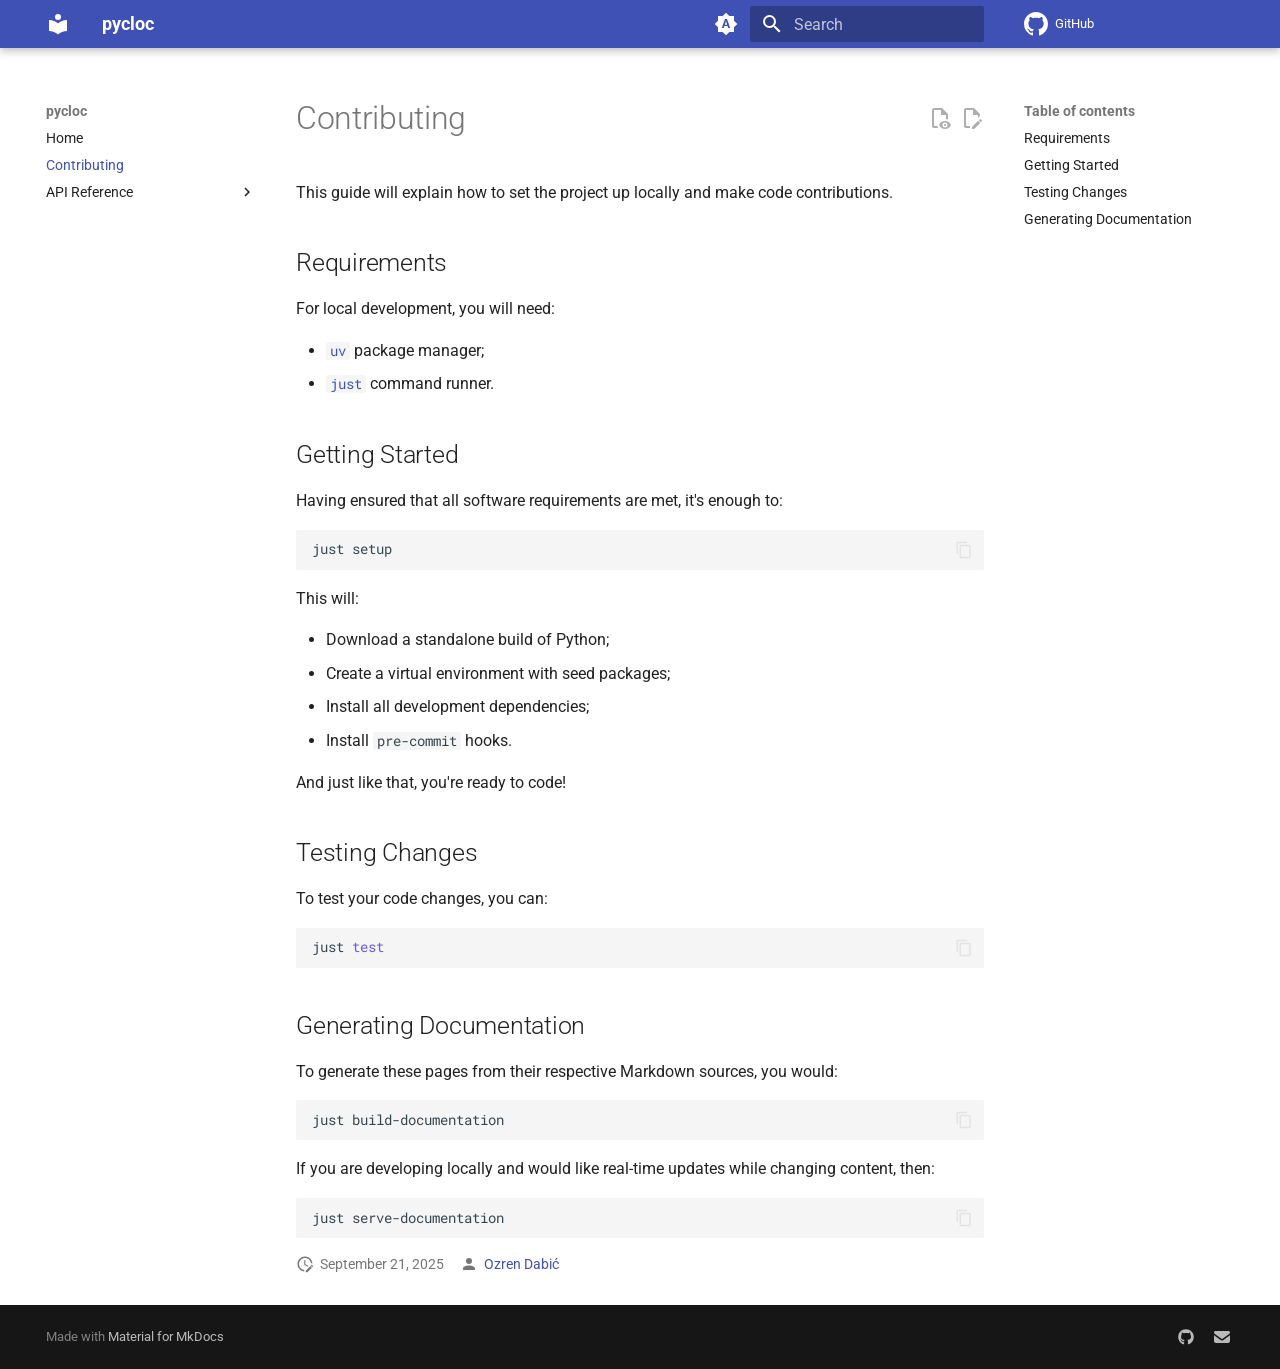
==== contributing/index.html @ 2c51c80d "Deployed 654d332 with MkDocs version: 1.6.1" ====
<!doctype html><html lang=en class=no-js> <head><meta charset=utf-8><meta name=viewport content="width=device-width,initial-scale=1"><meta name=description content="Python wrapper for the cloc CLI tool"><meta name=author content="Ozren Dabić"><link href=https://pycloc.github.io/pycloc/contributing/ rel=canonical><link rel=prev href=..><link href=../api/pycloc/command/ rel=next><link rel=icon href=../assets/images/pycloc.ico><meta name=generator content="mkdocs-1.6.1, mkdocs-material-9.6.20"><title>Contributing - pycloc</title><link rel=stylesheet href=../assets/stylesheets/main.e53b48f4.min.css><link rel=stylesheet href=../assets/stylesheets/palette.06af60db.min.css><link rel=preconnect href=https://fonts.gstatic.com crossorigin><link rel=stylesheet href="https://fonts.googleapis.com/css?family=Roboto:300,300i,400,400i,700,700i%7CRoboto+Mono:400,400i,700,700i&display=fallback"><style>:root{--md-text-font:"Roboto";--md-code-font:"Roboto Mono"}</style><link rel=stylesheet href=../assets/_mkdocstrings.css><link rel=stylesheet href=../css/style.css><script>__md_scope=new URL("..",location),__md_hash=e=>[...e].reduce(((e,_)=>(e<<5)-e+_.charCodeAt(0)),0),__md_get=(e,_=localStorage,t=__md_scope)=>JSON.parse(_.getItem(t.pathname+"."+e)),__md_set=(e,_,t=localStorage,a=__md_scope)=>{try{t.setItem(a.pathname+"."+e,JSON.stringify(_))}catch(e){}}</script></head> <body dir=ltr data-md-color-scheme=default data-md-color-primary=indigo data-md-color-accent=indigo> <input class=md-toggle data-md-toggle=drawer type=checkbox id=__drawer autocomplete=off> <input class=md-toggle data-md-toggle=search type=checkbox id=__search autocomplete=off> <label class=md-overlay for=__drawer></label> <div data-md-component=skip> <a href=#contributing class=md-skip> Skip to content </a> </div> <div data-md-component=announce> </div> <header class="md-header md-header--shadow" data-md-component=header> <nav class="md-header__inner md-grid" aria-label=Header> <a href=.. title=pycloc class="md-header__button md-logo" aria-label=pycloc data-md-component=logo> <svg xmlns=http://www.w3.org/2000/svg viewbox="0 0 24 24"><path d="M12 8a3 3 0 0 0 3-3 3 3 0 0 0-3-3 3 3 0 0 0-3 3 3 3 0 0 0 3 3m0 3.54C9.64 9.35 6.5 8 3 8v11c3.5 0 6.64 1.35 9 3.54 2.36-2.19 5.5-3.54 9-3.54V8c-3.5 0-6.64 1.35-9 3.54"/></svg> </a> <label class="md-header__button md-icon" for=__drawer> <svg xmlns=http://www.w3.org/2000/svg viewbox="0 0 24 24"><path d="M3 6h18v2H3zm0 5h18v2H3zm0 5h18v2H3z"/></svg> </label> <div class=md-header__title data-md-component=header-title> <div class=md-header__ellipsis> <div class=md-header__topic> <span class=md-ellipsis> pycloc </span> </div> <div class=md-header__topic data-md-component=header-topic> <span class=md-ellipsis> Contributing </span> </div> </div> </div> <form class=md-header__option data-md-component=palette> <input class=md-option data-md-color-media=(prefers-color-scheme) data-md-color-scheme=default data-md-color-primary=indigo data-md-color-accent=indigo aria-label="Switch to light mode" type=radio name=__palette id=__palette_0> <label class="md-header__button md-icon" title="Switch to light mode" for=__palette_1 hidden> <svg xmlns=http://www.w3.org/2000/svg viewbox="0 0 24 24"><path d="m14.3 16-.7-2h-3.2l-.7 2H7.8L11 7h2l3.2 9zM20 8.69V4h-4.69L12 .69 8.69 4H4v4.69L.69 12 4 15.31V20h4.69L12 23.31 15.31 20H20v-4.69L23.31 12zm-9.15 3.96h2.3L12 9z"/></svg> </label> <input class=md-option data-md-color-media="(prefers-color-scheme: light)" data-md-color-scheme=default data-md-color-primary=indigo data-md-color-accent=indigo aria-label="Switch to dark mode" type=radio name=__palette id=__palette_1> <label class="md-header__button md-icon" title="Switch to dark mode" for=__palette_2 hidden> <svg xmlns=http://www.w3.org/2000/svg viewbox="0 0 24 24"><path d="M12 8a4 4 0 0 0-4 4 4 4 0 0 0 4 4 4 4 0 0 0 4-4 4 4 0 0 0-4-4m0 10a6 6 0 0 1-6-6 6 6 0 0 1 6-6 6 6 0 0 1 6 6 6 6 0 0 1-6 6m8-9.31V4h-4.69L12 .69 8.69 4H4v4.69L.69 12 4 15.31V20h4.69L12 23.31 15.31 20H20v-4.69L23.31 12z"/></svg> </label> <input class=md-option data-md-color-media="(prefers-color-scheme: dark)" data-md-color-scheme=slate data-md-color-primary=indigo data-md-color-accent=indigo aria-label="Switch to system preference" type=radio name=__palette id=__palette_2> <label class="md-header__button md-icon" title="Switch to system preference" for=__palette_0 hidden> <svg xmlns=http://www.w3.org/2000/svg viewbox="0 0 24 24"><path d="M12 18c-.89 0-1.74-.2-2.5-.55C11.56 16.5 13 14.42 13 12s-1.44-4.5-3.5-5.45C10.26 6.2 11.11 6 12 6a6 6 0 0 1 6 6 6 6 0 0 1-6 6m8-9.31V4h-4.69L12 .69 8.69 4H4v4.69L.69 12 4 15.31V20h4.69L12 23.31 15.31 20H20v-4.69L23.31 12z"/></svg> </label> </form> <script>var palette=__md_get("__palette");if(palette&&palette.color){if("(prefers-color-scheme)"===palette.color.media){var media=matchMedia("(prefers-color-scheme: light)"),input=document.querySelector(media.matches?"[data-md-color-media='(prefers-color-scheme: light)']":"[data-md-color-media='(prefers-color-scheme: dark)']");palette.color.media=input.getAttribute("data-md-color-media"),palette.color.scheme=input.getAttribute("data-md-color-scheme"),palette.color.primary=input.getAttribute("data-md-color-primary"),palette.color.accent=input.getAttribute("data-md-color-accent")}for(var[key,value]of Object.entries(palette.color))document.body.setAttribute("data-md-color-"+key,value)}</script> <label class="md-header__button md-icon" for=__search> <svg xmlns=http://www.w3.org/2000/svg viewbox="0 0 24 24"><path d="M9.5 3A6.5 6.5 0 0 1 16 9.5c0 1.61-.59 3.09-1.56 4.23l.27.27h.79l5 5-1.5 1.5-5-5v-.79l-.27-.27A6.52 6.52 0 0 1 9.5 16 6.5 6.5 0 0 1 3 9.5 6.5 6.5 0 0 1 9.5 3m0 2C7 5 5 7 5 9.5S7 14 9.5 14 14 12 14 9.5 12 5 9.5 5"/></svg> </label> <div class=md-search data-md-component=search role=dialog> <label class=md-search__overlay for=__search></label> <div class=md-search__inner role=search> <form class=md-search__form name=search> <input type=text class=md-search__input name=query aria-label=Search placeholder=Search autocapitalize=off autocorrect=off autocomplete=off spellcheck=false data-md-component=search-query required> <label class="md-search__icon md-icon" for=__search> <svg xmlns=http://www.w3.org/2000/svg viewbox="0 0 24 24"><path d="M9.5 3A6.5 6.5 0 0 1 16 9.5c0 1.61-.59 3.09-1.56 4.23l.27.27h.79l5 5-1.5 1.5-5-5v-.79l-.27-.27A6.52 6.52 0 0 1 9.5 16 6.5 6.5 0 0 1 3 9.5 6.5 6.5 0 0 1 9.5 3m0 2C7 5 5 7 5 9.5S7 14 9.5 14 14 12 14 9.5 12 5 9.5 5"/></svg> <svg xmlns=http://www.w3.org/2000/svg viewbox="0 0 24 24"><path d="M20 11v2H8l5.5 5.5-1.42 1.42L4.16 12l7.92-7.92L13.5 5.5 8 11z"/></svg> </label> <nav class=md-search__options aria-label=Search> <button type=reset class="md-search__icon md-icon" title=Clear aria-label=Clear tabindex=-1> <svg xmlns=http://www.w3.org/2000/svg viewbox="0 0 24 24"><path d="M19 6.41 17.59 5 12 10.59 6.41 5 5 6.41 10.59 12 5 17.59 6.41 19 12 13.41 17.59 19 19 17.59 13.41 12z"/></svg> </button> </nav> </form> <div class=md-search__output> <div class=md-search__scrollwrap tabindex=0 data-md-scrollfix> <div class=md-search-result data-md-component=search-result> <div class=md-search-result__meta> Initializing search </div> <ol class=md-search-result__list role=presentation></ol> </div> </div> </div> </div> </div> <div class=md-header__source> <a href=https://github.com/pycloc/pycloc title="Go to repository" class=md-source data-md-component=source> <div class="md-source__icon md-icon"> <svg xmlns=http://www.w3.org/2000/svg viewbox="0 0 16 16"><path d="M8 0c4.42 0 8 3.58 8 8a8.01 8.01 0 0 1-5.45 7.59c-.4.08-.55-.17-.55-.38 0-.27.01-1.13.01-2.2 0-.75-.25-1.23-.54-1.48 1.78-.2 3.65-.88 3.65-3.95 0-.88-.31-1.59-.82-2.15.08-.2.36-1.02-.08-2.12 0 0-.67-.22-2.2.82-.64-.18-1.32-.27-2-.27s-1.36.09-2 .27c-1.53-1.03-2.2-.82-2.2-.82-.44 1.1-.16 1.92-.08 2.12-.51.56-.82 1.28-.82 2.15 0 3.06 1.86 3.75 3.64 3.95-.23.2-.44.55-.51 1.07-.46.21-1.61.55-2.33-.66-.15-.24-.6-.83-1.23-.82-.67.01-.27.38.01.53.34.19.73.9.82 1.13.16.45.68 1.31 2.69.94 0 .67.01 1.3.01 1.49 0 .21-.15.45-.55.38A7.995 7.995 0 0 1 0 8c0-4.42 3.58-8 8-8"/></svg> </div> <div class=md-source__repository> GitHub </div> </a> </div> </nav> </header> <div class=md-container data-md-component=container> <main class=md-main data-md-component=main> <div class="md-main__inner md-grid"> <div class="md-sidebar md-sidebar--primary" data-md-component=sidebar data-md-type=navigation> <div class=md-sidebar__scrollwrap> <div class=md-sidebar__inner> <nav class="md-nav md-nav--primary" aria-label=Navigation data-md-level=0> <label class=md-nav__title for=__drawer> <a href=.. title=pycloc class="md-nav__button md-logo" aria-label=pycloc data-md-component=logo> <svg xmlns=http://www.w3.org/2000/svg viewbox="0 0 24 24"><path d="M12 8a3 3 0 0 0 3-3 3 3 0 0 0-3-3 3 3 0 0 0-3 3 3 3 0 0 0 3 3m0 3.54C9.64 9.35 6.5 8 3 8v11c3.5 0 6.64 1.35 9 3.54 2.36-2.19 5.5-3.54 9-3.54V8c-3.5 0-6.64 1.35-9 3.54"/></svg> </a> pycloc </label> <div class=md-nav__source> <a href=https://github.com/pycloc/pycloc title="Go to repository" class=md-source data-md-component=source> <div class="md-source__icon md-icon"> <svg xmlns=http://www.w3.org/2000/svg viewbox="0 0 16 16"><path d="M8 0c4.42 0 8 3.58 8 8a8.01 8.01 0 0 1-5.45 7.59c-.4.08-.55-.17-.55-.38 0-.27.01-1.13.01-2.2 0-.75-.25-1.23-.54-1.48 1.78-.2 3.65-.88 3.65-3.95 0-.88-.31-1.59-.82-2.15.08-.2.36-1.02-.08-2.12 0 0-.67-.22-2.2.82-.64-.18-1.32-.27-2-.27s-1.36.09-2 .27c-1.53-1.03-2.2-.82-2.2-.82-.44 1.1-.16 1.92-.08 2.12-.51.56-.82 1.28-.82 2.15 0 3.06 1.86 3.75 3.64 3.95-.23.2-.44.55-.51 1.07-.46.21-1.61.55-2.33-.66-.15-.24-.6-.83-1.23-.82-.67.01-.27.38.01.53.34.19.73.9.82 1.13.16.45.68 1.31 2.69.94 0 .67.01 1.3.01 1.49 0 .21-.15.45-.55.38A7.995 7.995 0 0 1 0 8c0-4.42 3.58-8 8-8"/></svg> </div> <div class=md-source__repository> GitHub </div> </a> </div> <ul class=md-nav__list data-md-scrollfix> <li class=md-nav__item> <a href=.. class=md-nav__link> <span class=md-ellipsis> Home </span> </a> </li> <li class="md-nav__item md-nav__item--active"> <input class="md-nav__toggle md-toggle" type=checkbox id=__toc> <label class="md-nav__link md-nav__link--active" for=__toc> <span class=md-ellipsis> Contributing </span> <span class="md-nav__icon md-icon"></span> </label> <a href=./ class="md-nav__link md-nav__link--active"> <span class=md-ellipsis> Contributing </span> </a> <nav class="md-nav md-nav--secondary" aria-label="Table of contents"> <label class=md-nav__title for=__toc> <span class="md-nav__icon md-icon"></span> Table of contents </label> <ul class=md-nav__list data-md-component=toc data-md-scrollfix> <li class=md-nav__item> <a href=#requirements class=md-nav__link> <span class=md-ellipsis> Requirements </span> </a> </li> <li class=md-nav__item> <a href=#getting-started class=md-nav__link> <span class=md-ellipsis> Getting Started </span> </a> </li> <li class=md-nav__item> <a href=#testing-changes class=md-nav__link> <span class=md-ellipsis> Testing Changes </span> </a> </li> <li class=md-nav__item> <a href=#generating-documentation class=md-nav__link> <span class=md-ellipsis> Generating Documentation </span> </a> </li> </ul> </nav> </li> <li class="md-nav__item md-nav__item--nested"> <input class="md-nav__toggle md-toggle " type=checkbox id=__nav_3> <label class=md-nav__link for=__nav_3 id=__nav_3_label tabindex=0> <span class=md-ellipsis> API Reference </span> <span class="md-nav__icon md-icon"></span> </label> <nav class=md-nav data-md-level=1 aria-labelledby=__nav_3_label aria-expanded=false> <label class=md-nav__title for=__nav_3> <span class="md-nav__icon md-icon"></span> API Reference </label> <ul class=md-nav__list data-md-scrollfix> <li class="md-nav__item md-nav__item--nested"> <input class="md-nav__toggle md-toggle " type=checkbox id=__nav_3_1> <label class=md-nav__link for=__nav_3_1 id=__nav_3_1_label tabindex=0> <span class=md-ellipsis> pycloc </span> <span class="md-nav__icon md-icon"></span> </label> <nav class=md-nav data-md-level=2 aria-labelledby=__nav_3_1_label aria-expanded=false> <label class=md-nav__title for=__nav_3_1> <span class="md-nav__icon md-icon"></span> pycloc </label> <ul class=md-nav__list data-md-scrollfix> <li class=md-nav__item> <a href=../api/pycloc/command/ class=md-nav__link> <span class=md-ellipsis> command </span> </a> </li> <li class=md-nav__item> <a href=../api/pycloc/exceptions/ class=md-nav__link> <span class=md-ellipsis> exceptions </span> </a> </li> </ul> </nav> </li> </ul> </nav> </li> </ul> </nav> </div> </div> </div> <div class="md-sidebar md-sidebar--secondary" data-md-component=sidebar data-md-type=toc> <div class=md-sidebar__scrollwrap> <div class=md-sidebar__inner> <nav class="md-nav md-nav--secondary" aria-label="Table of contents"> <label class=md-nav__title for=__toc> <span class="md-nav__icon md-icon"></span> Table of contents </label> <ul class=md-nav__list data-md-component=toc data-md-scrollfix> <li class=md-nav__item> <a href=#requirements class=md-nav__link> <span class=md-ellipsis> Requirements </span> </a> </li> <li class=md-nav__item> <a href=#getting-started class=md-nav__link> <span class=md-ellipsis> Getting Started </span> </a> </li> <li class=md-nav__item> <a href=#testing-changes class=md-nav__link> <span class=md-ellipsis> Testing Changes </span> </a> </li> <li class=md-nav__item> <a href=#generating-documentation class=md-nav__link> <span class=md-ellipsis> Generating Documentation </span> </a> </li> </ul> </nav> </div> </div> </div> <div class=md-content data-md-component=content> <article class="md-content__inner md-typeset"> <a href=https://github.com/pycloc/pycloc/blob/main/docs/contributing.md title="Edit this page" class="md-content__button md-icon" rel=edit> <svg xmlns=http://www.w3.org/2000/svg viewbox="0 0 24 24"><path d="M10 20H6V4h7v5h5v3.1l2-2V8l-6-6H6c-1.1 0-2 .9-2 2v16c0 1.1.9 2 2 2h4zm10.2-7c.1 0 .3.1.4.2l1.3 1.3c.2.2.2.6 0 .8l-1 1-2.1-2.1 1-1c.1-.1.2-.2.4-.2m0 3.9L14.1 23H12v-2.1l6.1-6.1z"/></svg> </a> <a href=https://github.com/pycloc/pycloc/raw/main/docs/contributing.md title="View source of this page" class="md-content__button md-icon"> <svg xmlns=http://www.w3.org/2000/svg viewbox="0 0 24 24"><path d="M17 18c.56 0 1 .44 1 1s-.44 1-1 1-1-.44-1-1 .44-1 1-1m0-3c-2.73 0-5.06 1.66-6 4 .94 2.34 3.27 4 6 4s5.06-1.66 6-4c-.94-2.34-3.27-4-6-4m0 6.5a2.5 2.5 0 0 1-2.5-2.5 2.5 2.5 0 0 1 2.5-2.5 2.5 2.5 0 0 1 2.5 2.5 2.5 2.5 0 0 1-2.5 2.5M9.27 20H6V4h7v5h5v4.07c.7.08 1.36.25 2 .49V8l-6-6H6a2 2 0 0 0-2 2v16a2 2 0 0 0 2 2h4.5a8.2 8.2 0 0 1-1.23-2"/></svg> </a> <h1 id=contributing>Contributing<a class=headerlink href=#contributing title="Permanent link">#</a></h1> <p>This guide will explain how to set the project up locally and make code contributions.</p> <h2 id=requirements>Requirements<a class=headerlink href=#requirements title="Permanent link">#</a></h2> <p>For local development, you will need:</p> <ul> <li><a href=https://github.com/astral-sh/uv><code>uv</code></a> package manager;</li> <li><a href=https://github.com/casey/just><code>just</code></a> command runner.</li> </ul> <h2 id=getting-started>Getting Started<a class=headerlink href=#getting-started title="Permanent link">#</a></h2> <p>Having ensured that all software requirements are met, it's enough to:</p> <div class="language-shell highlight"><pre><span></span><code><span id=__span-0-1><a id=__codelineno-0-1 name=__codelineno-0-1 href=#__codelineno-0-1></a>just<span class=w> </span>setup
</span></code></pre></div> <p>This will:</p> <ul> <li>Download a standalone build of Python;</li> <li>Create a virtual environment with seed packages;</li> <li>Install all development dependencies;</li> <li>Install <code>pre-commit</code> hooks.</li> </ul> <p>And just like that, you're ready to code!</p> <h2 id=testing-changes>Testing Changes<a class=headerlink href=#testing-changes title="Permanent link">#</a></h2> <p>To test your code changes, you can:</p> <div class="language-shell highlight"><pre><span></span><code><span id=__span-1-1><a id=__codelineno-1-1 name=__codelineno-1-1 href=#__codelineno-1-1></a>just<span class=w> </span><span class=nb>test</span>
</span></code></pre></div> <h2 id=generating-documentation>Generating Documentation<a class=headerlink href=#generating-documentation title="Permanent link">#</a></h2> <p>To generate these pages from their respective Markdown sources, you would:</p> <div class="language-shell highlight"><pre><span></span><code><span id=__span-2-1><a id=__codelineno-2-1 name=__codelineno-2-1 href=#__codelineno-2-1></a>just<span class=w> </span>build-documentation
</span></code></pre></div> <p>If you are developing locally and would like real-time updates while changing content, then:</p> <div class="language-shell highlight"><pre><span></span><code><span id=__span-3-1><a id=__codelineno-3-1 name=__codelineno-3-1 href=#__codelineno-3-1></a>just<span class=w> </span>serve-documentation
</span></code></pre></div> <aside class=md-source-file> <span class=md-source-file__fact> <span class=md-icon title="Last update"> <svg xmlns=http://www.w3.org/2000/svg viewbox="0 0 24 24"><path d="M21 13.1c-.1 0-.3.1-.4.2l-1 1 2.1 2.1 1-1c.2-.2.2-.6 0-.8l-1.3-1.3c-.1-.1-.2-.2-.4-.2m-1.9 1.8-6.1 6V23h2.1l6.1-6.1zM12.5 7v5.2l4 2.4-1 1L11 13V7zM11 21.9c-5.1-.5-9-4.8-9-9.9C2 6.5 6.5 2 12 2c5.3 0 9.6 4.1 10 9.3-.3-.1-.6-.2-1-.2s-.7.1-1 .2C19.6 7.2 16.2 4 12 4c-4.4 0-8 3.6-8 8 0 4.1 3.1 7.5 7.1 7.9l-.1.2z"/></svg> </span> <span class="git-revision-date-localized-plugin git-revision-date-localized-plugin-date" title="September 21, 2025 20:06:57 UTC">September 21, 2025</span> </span> <span class=md-source-file__fact> <span class=md-icon title=Contributors> <svg xmlns=http://www.w3.org/2000/svg viewbox="0 0 24 24"><path d="M12 4a4 4 0 0 1 4 4 4 4 0 0 1-4 4 4 4 0 0 1-4-4 4 4 0 0 1 4-4m0 10c4.42 0 8 1.79 8 4v2H4v-2c0-2.21 3.58-4 8-4"/></svg> </span> <nav> <a href=mailto:dabic.ozren@gmail.com>Ozren Dabić</a> </nav> </span> </aside> </article> </div> <script>var target=document.getElementById(location.hash.slice(1));target&&target.name&&(target.checked=target.name.startsWith("__tabbed_"))</script> </div> </main> <footer class=md-footer> <div class="md-footer-meta md-typeset"> <div class="md-footer-meta__inner md-grid"> <div class=md-copyright> Made with <a href=https://squidfunk.github.io/mkdocs-material/ target=_blank rel=noopener> Material for MkDocs </a> </div> <div class=md-social> <a href=https://github.com/PyCLOC target=_blank rel=noopener title="CLOC GitHub Organisation" class=md-social__link> <svg xmlns=http://www.w3.org/2000/svg viewbox="0 0 512 512"><!-- Font Awesome Free 7.0.0 by @fontawesome - https://fontawesome.com License - https://fontawesome.com/license/free (Icons: CC BY 4.0, Fonts: SIL OFL 1.1, Code: MIT License) Copyright 2025 Fonticons, Inc.--><path d="M173.9 397.4c0 2-2.3 3.6-5.2 3.6-3.3.3-5.6-1.3-5.6-3.6 0-2 2.3-3.6 5.2-3.6 3-.3 5.6 1.3 5.6 3.6m-31.1-4.5c-.7 2 1.3 4.3 4.3 4.9 2.6 1 5.6 0 6.2-2s-1.3-4.3-4.3-5.2c-2.6-.7-5.5.3-6.2 2.3m44.2-1.7c-2.9.7-4.9 2.6-4.6 4.9.3 2 2.9 3.3 5.9 2.6 2.9-.7 4.9-2.6 4.6-4.6-.3-1.9-3-3.2-5.9-2.9M252.8 8C114.1 8 8 113.3 8 252c0 110.9 69.8 205.8 169.5 239.2 12.8 2.3 17.3-5.6 17.3-12.1 0-6.2-.3-40.4-.3-61.4 0 0-70 15-84.7-29.8 0 0-11.4-29.1-27.8-36.6 0 0-22.9-15.7 1.6-15.4 0 0 24.9 2 38.6 25.8 21.9 38.6 58.6 27.5 72.9 20.9 2.3-16 8.8-27.1 16-33.7-55.9-6.2-112.3-14.3-112.3-110.5 0-27.5 7.6-41.3 23.6-58.9-2.6-6.5-11.1-33.3 2.6-67.9 20.9-6.5 69 27 69 27 20-5.6 41.5-8.5 62.8-8.5s42.8 2.9 62.8 8.5c0 0 48.1-33.6 69-27 13.7 34.7 5.2 61.4 2.6 67.9 16 17.7 25.8 31.5 25.8 58.9 0 96.5-58.9 104.2-114.8 110.5 9.2 7.9 17 22.9 17 46.4 0 33.7-.3 75.4-.3 83.6 0 6.5 4.6 14.4 17.3 12.1C436.2 457.8 504 362.9 504 252 504 113.3 391.5 8 252.8 8M105.2 352.9c-1.3 1-1 3.3.7 5.2 1.6 1.6 3.9 2.3 5.2 1 1.3-1 1-3.3-.7-5.2-1.6-1.6-3.9-2.3-5.2-1m-10.8-8.1c-.7 1.3.3 2.9 2.3 3.9 1.6 1 3.6.7 4.3-.7.7-1.3-.3-2.9-2.3-3.9-2-.6-3.6-.3-4.3.7m32.4 35.6c-1.6 1.3-1 4.3 1.3 6.2 2.3 2.3 5.2 2.6 6.5 1 1.3-1.3.7-4.3-1.3-6.2-2.2-2.3-5.2-2.6-6.5-1m-11.4-14.7c-1.6 1-1.6 3.6 0 5.9s4.3 3.3 5.6 2.3c1.6-1.3 1.6-3.9 0-6.2-1.4-2.3-4-3.3-5.6-2"/></svg> </a> <a href=mailto:pycloc.maintainers@gmail.com target=_blank rel=noopener title="Email the team" class=md-social__link> <svg xmlns=http://www.w3.org/2000/svg viewbox="0 0 512 512"><!-- Font Awesome Free 7.0.0 by @fontawesome - https://fontawesome.com License - https://fontawesome.com/license/free (Icons: CC BY 4.0, Fonts: SIL OFL 1.1, Code: MIT License) Copyright 2025 Fonticons, Inc.--><path d="M48 64C21.5 64 0 85.5 0 112c0 15.1 7.1 29.3 19.2 38.4l208 156a48 48 0 0 0 57.6 0l208-156c12.1-9.1 19.2-23.3 19.2-38.4 0-26.5-21.5-48-48-48zM0 196v188c0 35.3 28.7 64 64 64h384c35.3 0 64-28.7 64-64V196L313.6 344.8c-34.1 25.6-81.1 25.6-115.2 0z"/></svg> </a> </div> </div> </div> </footer> </div> <div class=md-dialog data-md-component=dialog> <div class="md-dialog__inner md-typeset"></div> </div> <script id=__config type=application/json>{"base": "..", "features": ["content.action.edit", "content.action.view", "content.code.annotate", "content.code.copy"], "search": "../assets/javascripts/workers/search.973d3a69.min.js", "tags": null, "translations": {"clipboard.copied": "Copied to clipboard", "clipboard.copy": "Copy to clipboard", "search.result.more.one": "1 more on this page", "search.result.more.other": "# more on this page", "search.result.none": "No matching documents", "search.result.one": "1 matching document", "search.result.other": "# matching documents", "search.result.placeholder": "Type to start searching", "search.result.term.missing": "Missing", "select.version": "Select version"}, "version": null}</script> <script src=../assets/javascripts/bundle.f55a23d4.min.js></script> <script src=../js/open_in_new_tab.js></script> </body> </html>
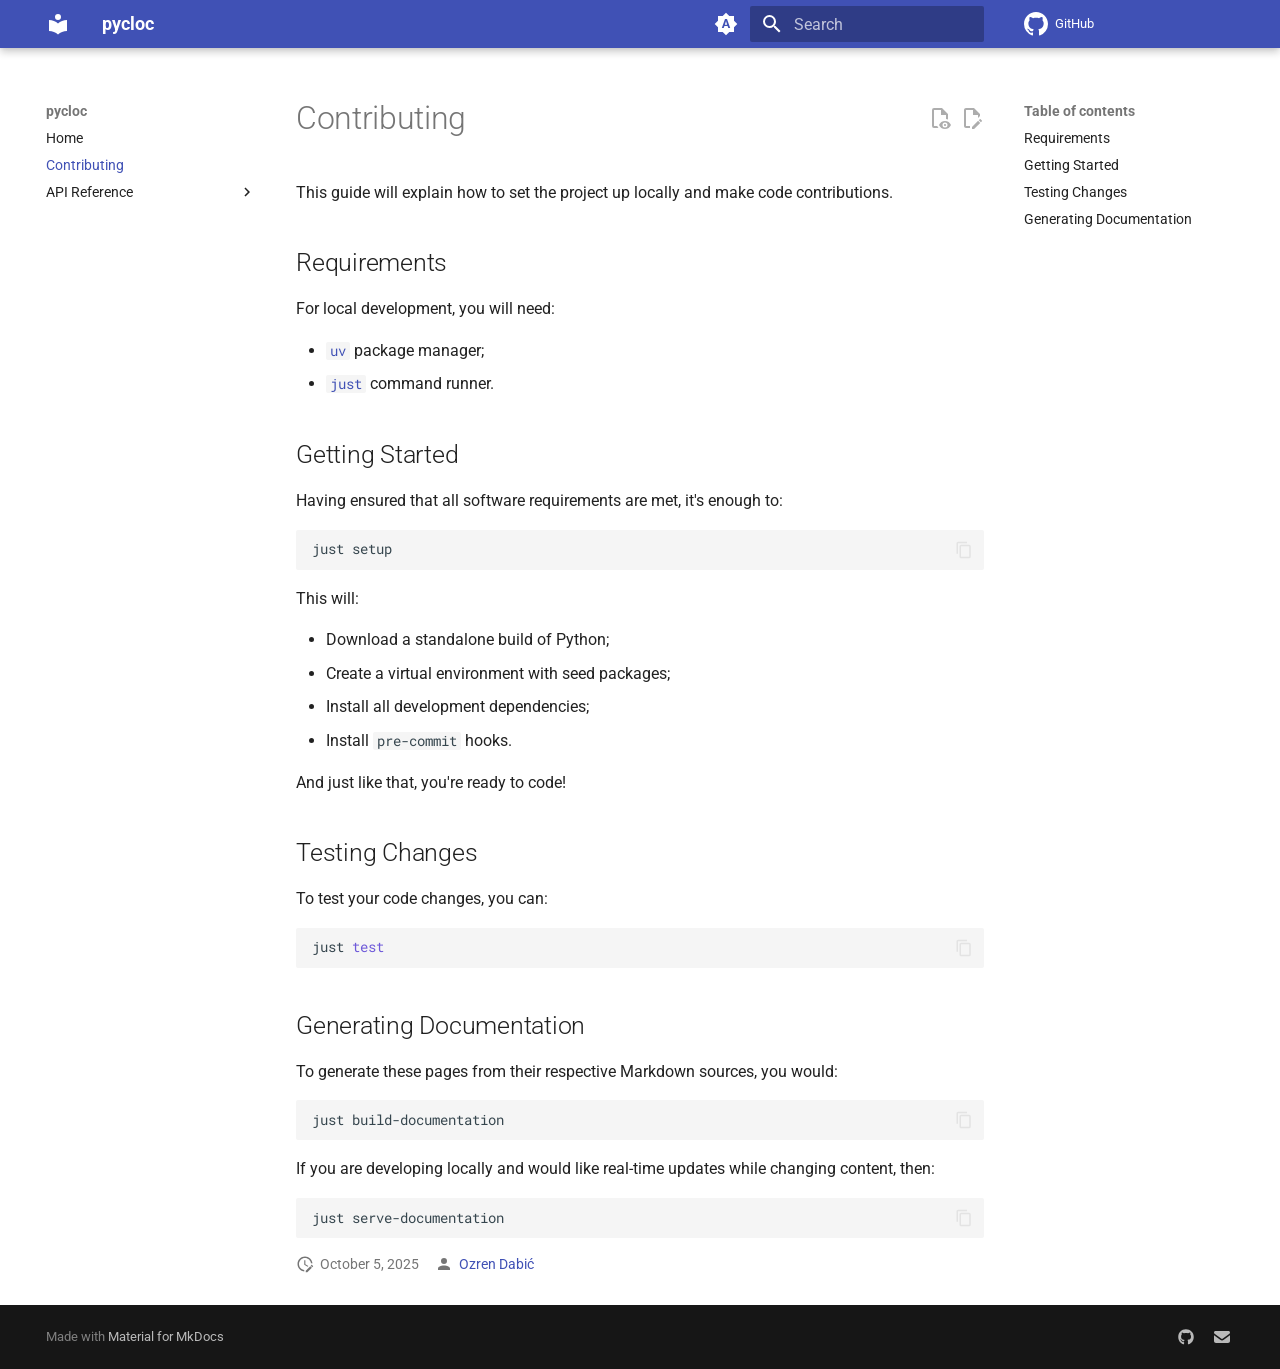
==== commit f2c8a621: "Deployed 15e0925 with MkDocs version: 1.6.1" ====
--- a/contributing/index.html
+++ b/contributing/index.html
@@ -1,5 +1,5 @@
-<!doctype html><html lang=en class=no-js> <head><meta charset=utf-8><meta name=viewport content="width=device-width,initial-scale=1"><meta name=description content="Python wrapper for the cloc CLI tool"><meta name=author content="Ozren Dabić"><link href=https://pycloc.github.io/pycloc/contributing/ rel=canonical><link rel=prev href=..><link href=../api/pycloc/command/ rel=next><link rel=icon href=../assets/images/pycloc.ico><meta name=generator content="mkdocs-1.6.1, mkdocs-material-9.6.20"><title>Contributing - pycloc</title><link rel=stylesheet href=../assets/stylesheets/main.e53b48f4.min.css><link rel=stylesheet href=../assets/stylesheets/palette.06af60db.min.css><link rel=preconnect href=https://fonts.gstatic.com crossorigin><link rel=stylesheet href="https://fonts.googleapis.com/css?family=Roboto:300,300i,400,400i,700,700i%7CRoboto+Mono:400,400i,700,700i&display=fallback"><style>:root{--md-text-font:"Roboto";--md-code-font:"Roboto Mono"}</style><link rel=stylesheet href=../assets/_mkdocstrings.css><link rel=stylesheet href=../css/style.css><script>__md_scope=new URL("..",location),__md_hash=e=>[...e].reduce(((e,_)=>(e<<5)-e+_.charCodeAt(0)),0),__md_get=(e,_=localStorage,t=__md_scope)=>JSON.parse(_.getItem(t.pathname+"."+e)),__md_set=(e,_,t=localStorage,a=__md_scope)=>{try{t.setItem(a.pathname+"."+e,JSON.stringify(_))}catch(e){}}</script></head> <body dir=ltr data-md-color-scheme=default data-md-color-primary=indigo data-md-color-accent=indigo> <input class=md-toggle data-md-toggle=drawer type=checkbox id=__drawer autocomplete=off> <input class=md-toggle data-md-toggle=search type=checkbox id=__search autocomplete=off> <label class=md-overlay for=__drawer></label> <div data-md-component=skip> <a href=#contributing class=md-skip> Skip to content </a> </div> <div data-md-component=announce> </div> <header class="md-header md-header--shadow" data-md-component=header> <nav class="md-header__inner md-grid" aria-label=Header> <a href=.. title=pycloc class="md-header__button md-logo" aria-label=pycloc data-md-component=logo> <svg xmlns=http://www.w3.org/2000/svg viewbox="0 0 24 24"><path d="M12 8a3 3 0 0 0 3-3 3 3 0 0 0-3-3 3 3 0 0 0-3 3 3 3 0 0 0 3 3m0 3.54C9.64 9.35 6.5 8 3 8v11c3.5 0 6.64 1.35 9 3.54 2.36-2.19 5.5-3.54 9-3.54V8c-3.5 0-6.64 1.35-9 3.54"/></svg> </a> <label class="md-header__button md-icon" for=__drawer> <svg xmlns=http://www.w3.org/2000/svg viewbox="0 0 24 24"><path d="M3 6h18v2H3zm0 5h18v2H3zm0 5h18v2H3z"/></svg> </label> <div class=md-header__title data-md-component=header-title> <div class=md-header__ellipsis> <div class=md-header__topic> <span class=md-ellipsis> pycloc </span> </div> <div class=md-header__topic data-md-component=header-topic> <span class=md-ellipsis> Contributing </span> </div> </div> </div> <form class=md-header__option data-md-component=palette> <input class=md-option data-md-color-media=(prefers-color-scheme) data-md-color-scheme=default data-md-color-primary=indigo data-md-color-accent=indigo aria-label="Switch to light mode" type=radio name=__palette id=__palette_0> <label class="md-header__button md-icon" title="Switch to light mode" for=__palette_1 hidden> <svg xmlns=http://www.w3.org/2000/svg viewbox="0 0 24 24"><path d="m14.3 16-.7-2h-3.2l-.7 2H7.8L11 7h2l3.2 9zM20 8.69V4h-4.69L12 .69 8.69 4H4v4.69L.69 12 4 15.31V20h4.69L12 23.31 15.31 20H20v-4.69L23.31 12zm-9.15 3.96h2.3L12 9z"/></svg> </label> <input class=md-option data-md-color-media="(prefers-color-scheme: light)" data-md-color-scheme=default data-md-color-primary=indigo data-md-color-accent=indigo aria-label="Switch to dark mode" type=radio name=__palette id=__palette_1> <label class="md-header__button md-icon" title="Switch to dark mode" for=__palette_2 hidden> <svg xmlns=http://www.w3.org/2000/svg viewbox="0 0 24 24"><path d="M12 8a4 4 0 0 0-4 4 4 4 0 0 0 4 4 4 4 0 0 0 4-4 4 4 0 0 0-4-4m0 10a6 6 0 0 1-6-6 6 6 0 0 1 6-6 6 6 0 0 1 6 6 6 6 0 0 1-6 6m8-9.31V4h-4.69L12 .69 8.69 4H4v4.69L.69 12 4 15.31V20h4.69L12 23.31 15.31 20H20v-4.69L23.31 12z"/></svg> </label> <input class=md-option data-md-color-media="(prefers-color-scheme: dark)" data-md-color-scheme=slate data-md-color-primary=indigo data-md-color-accent=indigo aria-label="Switch to system preference" type=radio name=__palette id=__palette_2> <label class="md-header__button md-icon" title="Switch to system preference" for=__palette_0 hidden> <svg xmlns=http://www.w3.org/2000/svg viewbox="0 0 24 24"><path d="M12 18c-.89 0-1.74-.2-2.5-.55C11.56 16.5 13 14.42 13 12s-1.44-4.5-3.5-5.45C10.26 6.2 11.11 6 12 6a6 6 0 0 1 6 6 6 6 0 0 1-6 6m8-9.31V4h-4.69L12 .69 8.69 4H4v4.69L.69 12 4 15.31V20h4.69L12 23.31 15.31 20H20v-4.69L23.31 12z"/></svg> </label> </form> <script>var palette=__md_get("__palette");if(palette&&palette.color){if("(prefers-color-scheme)"===palette.color.media){var media=matchMedia("(prefers-color-scheme: light)"),input=document.querySelector(media.matches?"[data-md-color-media='(prefers-color-scheme: light)']":"[data-md-color-media='(prefers-color-scheme: dark)']");palette.color.media=input.getAttribute("data-md-color-media"),palette.color.scheme=input.getAttribute("data-md-color-scheme"),palette.color.primary=input.getAttribute("data-md-color-primary"),palette.color.accent=input.getAttribute("data-md-color-accent")}for(var[key,value]of Object.entries(palette.color))document.body.setAttribute("data-md-color-"+key,value)}</script> <label class="md-header__button md-icon" for=__search> <svg xmlns=http://www.w3.org/2000/svg viewbox="0 0 24 24"><path d="M9.5 3A6.5 6.5 0 0 1 16 9.5c0 1.61-.59 3.09-1.56 4.23l.27.27h.79l5 5-1.5 1.5-5-5v-.79l-.27-.27A6.52 6.52 0 0 1 9.5 16 6.5 6.5 0 0 1 3 9.5 6.5 6.5 0 0 1 9.5 3m0 2C7 5 5 7 5 9.5S7 14 9.5 14 14 12 14 9.5 12 5 9.5 5"/></svg> </label> <div class=md-search data-md-component=search role=dialog> <label class=md-search__overlay for=__search></label> <div class=md-search__inner role=search> <form class=md-search__form name=search> <input type=text class=md-search__input name=query aria-label=Search placeholder=Search autocapitalize=off autocorrect=off autocomplete=off spellcheck=false data-md-component=search-query required> <label class="md-search__icon md-icon" for=__search> <svg xmlns=http://www.w3.org/2000/svg viewbox="0 0 24 24"><path d="M9.5 3A6.5 6.5 0 0 1 16 9.5c0 1.61-.59 3.09-1.56 4.23l.27.27h.79l5 5-1.5 1.5-5-5v-.79l-.27-.27A6.52 6.52 0 0 1 9.5 16 6.5 6.5 0 0 1 3 9.5 6.5 6.5 0 0 1 9.5 3m0 2C7 5 5 7 5 9.5S7 14 9.5 14 14 12 14 9.5 12 5 9.5 5"/></svg> <svg xmlns=http://www.w3.org/2000/svg viewbox="0 0 24 24"><path d="M20 11v2H8l5.5 5.5-1.42 1.42L4.16 12l7.92-7.92L13.5 5.5 8 11z"/></svg> </label> <nav class=md-search__options aria-label=Search> <button type=reset class="md-search__icon md-icon" title=Clear aria-label=Clear tabindex=-1> <svg xmlns=http://www.w3.org/2000/svg viewbox="0 0 24 24"><path d="M19 6.41 17.59 5 12 10.59 6.41 5 5 6.41 10.59 12 5 17.59 6.41 19 12 13.41 17.59 19 19 17.59 13.41 12z"/></svg> </button> </nav> </form> <div class=md-search__output> <div class=md-search__scrollwrap tabindex=0 data-md-scrollfix> <div class=md-search-result data-md-component=search-result> <div class=md-search-result__meta> Initializing search </div> <ol class=md-search-result__list role=presentation></ol> </div> </div> </div> </div> </div> <div class=md-header__source> <a href=https://github.com/pycloc/pycloc title="Go to repository" class=md-source data-md-component=source> <div class="md-source__icon md-icon"> <svg xmlns=http://www.w3.org/2000/svg viewbox="0 0 16 16"><path d="M8 0c4.42 0 8 3.58 8 8a8.01 8.01 0 0 1-5.45 7.59c-.4.08-.55-.17-.55-.38 0-.27.01-1.13.01-2.2 0-.75-.25-1.23-.54-1.48 1.78-.2 3.65-.88 3.65-3.95 0-.88-.31-1.59-.82-2.15.08-.2.36-1.02-.08-2.12 0 0-.67-.22-2.2.82-.64-.18-1.32-.27-2-.27s-1.36.09-2 .27c-1.53-1.03-2.2-.82-2.2-.82-.44 1.1-.16 1.92-.08 2.12-.51.56-.82 1.28-.82 2.15 0 3.06 1.86 3.75 3.64 3.95-.23.2-.44.55-.51 1.07-.46.21-1.61.55-2.33-.66-.15-.24-.6-.83-1.23-.82-.67.01-.27.38.01.53.34.19.73.9.82 1.13.16.45.68 1.31 2.69.94 0 .67.01 1.3.01 1.49 0 .21-.15.45-.55.38A7.995 7.995 0 0 1 0 8c0-4.42 3.58-8 8-8"/></svg> </div> <div class=md-source__repository> GitHub </div> </a> </div> </nav> </header> <div class=md-container data-md-component=container> <main class=md-main data-md-component=main> <div class="md-main__inner md-grid"> <div class="md-sidebar md-sidebar--primary" data-md-component=sidebar data-md-type=navigation> <div class=md-sidebar__scrollwrap> <div class=md-sidebar__inner> <nav class="md-nav md-nav--primary" aria-label=Navigation data-md-level=0> <label class=md-nav__title for=__drawer> <a href=.. title=pycloc class="md-nav__button md-logo" aria-label=pycloc data-md-component=logo> <svg xmlns=http://www.w3.org/2000/svg viewbox="0 0 24 24"><path d="M12 8a3 3 0 0 0 3-3 3 3 0 0 0-3-3 3 3 0 0 0-3 3 3 3 0 0 0 3 3m0 3.54C9.64 9.35 6.5 8 3 8v11c3.5 0 6.64 1.35 9 3.54 2.36-2.19 5.5-3.54 9-3.54V8c-3.5 0-6.64 1.35-9 3.54"/></svg> </a> pycloc </label> <div class=md-nav__source> <a href=https://github.com/pycloc/pycloc title="Go to repository" class=md-source data-md-component=source> <div class="md-source__icon md-icon"> <svg xmlns=http://www.w3.org/2000/svg viewbox="0 0 16 16"><path d="M8 0c4.42 0 8 3.58 8 8a8.01 8.01 0 0 1-5.45 7.59c-.4.08-.55-.17-.55-.38 0-.27.01-1.13.01-2.2 0-.75-.25-1.23-.54-1.48 1.78-.2 3.65-.88 3.65-3.95 0-.88-.31-1.59-.82-2.15.08-.2.36-1.02-.08-2.12 0 0-.67-.22-2.2.82-.64-.18-1.32-.27-2-.27s-1.36.09-2 .27c-1.53-1.03-2.2-.82-2.2-.82-.44 1.1-.16 1.92-.08 2.12-.51.56-.82 1.28-.82 2.15 0 3.06 1.86 3.75 3.64 3.95-.23.2-.44.55-.51 1.07-.46.21-1.61.55-2.33-.66-.15-.24-.6-.83-1.23-.82-.67.01-.27.38.01.53.34.19.73.9.82 1.13.16.45.68 1.31 2.69.94 0 .67.01 1.3.01 1.49 0 .21-.15.45-.55.38A7.995 7.995 0 0 1 0 8c0-4.42 3.58-8 8-8"/></svg> </div> <div class=md-source__repository> GitHub </div> </a> </div> <ul class=md-nav__list data-md-scrollfix> <li class=md-nav__item> <a href=.. class=md-nav__link> <span class=md-ellipsis> Home </span> </a> </li> <li class="md-nav__item md-nav__item--active"> <input class="md-nav__toggle md-toggle" type=checkbox id=__toc> <label class="md-nav__link md-nav__link--active" for=__toc> <span class=md-ellipsis> Contributing </span> <span class="md-nav__icon md-icon"></span> </label> <a href=./ class="md-nav__link md-nav__link--active"> <span class=md-ellipsis> Contributing </span> </a> <nav class="md-nav md-nav--secondary" aria-label="Table of contents"> <label class=md-nav__title for=__toc> <span class="md-nav__icon md-icon"></span> Table of contents </label> <ul class=md-nav__list data-md-component=toc data-md-scrollfix> <li class=md-nav__item> <a href=#requirements class=md-nav__link> <span class=md-ellipsis> Requirements </span> </a> </li> <li class=md-nav__item> <a href=#getting-started class=md-nav__link> <span class=md-ellipsis> Getting Started </span> </a> </li> <li class=md-nav__item> <a href=#testing-changes class=md-nav__link> <span class=md-ellipsis> Testing Changes </span> </a> </li> <li class=md-nav__item> <a href=#generating-documentation class=md-nav__link> <span class=md-ellipsis> Generating Documentation </span> </a> </li> </ul> </nav> </li> <li class="md-nav__item md-nav__item--nested"> <input class="md-nav__toggle md-toggle " type=checkbox id=__nav_3> <label class=md-nav__link for=__nav_3 id=__nav_3_label tabindex=0> <span class=md-ellipsis> API Reference </span> <span class="md-nav__icon md-icon"></span> </label> <nav class=md-nav data-md-level=1 aria-labelledby=__nav_3_label aria-expanded=false> <label class=md-nav__title for=__nav_3> <span class="md-nav__icon md-icon"></span> API Reference </label> <ul class=md-nav__list data-md-scrollfix> <li class="md-nav__item md-nav__item--nested"> <input class="md-nav__toggle md-toggle " type=checkbox id=__nav_3_1> <label class=md-nav__link for=__nav_3_1 id=__nav_3_1_label tabindex=0> <span class=md-ellipsis> pycloc </span> <span class="md-nav__icon md-icon"></span> </label> <nav class=md-nav data-md-level=2 aria-labelledby=__nav_3_1_label aria-expanded=false> <label class=md-nav__title for=__nav_3_1> <span class="md-nav__icon md-icon"></span> pycloc </label> <ul class=md-nav__list data-md-scrollfix> <li class=md-nav__item> <a href=../api/pycloc/command/ class=md-nav__link> <span class=md-ellipsis> command </span> </a> </li> <li class=md-nav__item> <a href=../api/pycloc/exceptions/ class=md-nav__link> <span class=md-ellipsis> exceptions </span> </a> </li> </ul> </nav> </li> </ul> </nav> </li> </ul> </nav> </div> </div> </div> <div class="md-sidebar md-sidebar--secondary" data-md-component=sidebar data-md-type=toc> <div class=md-sidebar__scrollwrap> <div class=md-sidebar__inner> <nav class="md-nav md-nav--secondary" aria-label="Table of contents"> <label class=md-nav__title for=__toc> <span class="md-nav__icon md-icon"></span> Table of contents </label> <ul class=md-nav__list data-md-component=toc data-md-scrollfix> <li class=md-nav__item> <a href=#requirements class=md-nav__link> <span class=md-ellipsis> Requirements </span> </a> </li> <li class=md-nav__item> <a href=#getting-started class=md-nav__link> <span class=md-ellipsis> Getting Started </span> </a> </li> <li class=md-nav__item> <a href=#testing-changes class=md-nav__link> <span class=md-ellipsis> Testing Changes </span> </a> </li> <li class=md-nav__item> <a href=#generating-documentation class=md-nav__link> <span class=md-ellipsis> Generating Documentation </span> </a> </li> </ul> </nav> </div> </div> </div> <div class=md-content data-md-component=content> <article class="md-content__inner md-typeset"> <a href=https://github.com/pycloc/pycloc/blob/main/docs/contributing.md title="Edit this page" class="md-content__button md-icon" rel=edit> <svg xmlns=http://www.w3.org/2000/svg viewbox="0 0 24 24"><path d="M10 20H6V4h7v5h5v3.1l2-2V8l-6-6H6c-1.1 0-2 .9-2 2v16c0 1.1.9 2 2 2h4zm10.2-7c.1 0 .3.1.4.2l1.3 1.3c.2.2.2.6 0 .8l-1 1-2.1-2.1 1-1c.1-.1.2-.2.4-.2m0 3.9L14.1 23H12v-2.1l6.1-6.1z"/></svg> </a> <a href=https://github.com/pycloc/pycloc/raw/main/docs/contributing.md title="View source of this page" class="md-content__button md-icon"> <svg xmlns=http://www.w3.org/2000/svg viewbox="0 0 24 24"><path d="M17 18c.56 0 1 .44 1 1s-.44 1-1 1-1-.44-1-1 .44-1 1-1m0-3c-2.73 0-5.06 1.66-6 4 .94 2.34 3.27 4 6 4s5.06-1.66 6-4c-.94-2.34-3.27-4-6-4m0 6.5a2.5 2.5 0 0 1-2.5-2.5 2.5 2.5 0 0 1 2.5-2.5 2.5 2.5 0 0 1 2.5 2.5 2.5 2.5 0 0 1-2.5 2.5M9.27 20H6V4h7v5h5v4.07c.7.08 1.36.25 2 .49V8l-6-6H6a2 2 0 0 0-2 2v16a2 2 0 0 0 2 2h4.5a8.2 8.2 0 0 1-1.23-2"/></svg> </a> <h1 id=contributing>Contributing<a class=headerlink href=#contributing title="Permanent link">#</a></h1> <p>This guide will explain how to set the project up locally and make code contributions.</p> <h2 id=requirements>Requirements<a class=headerlink href=#requirements title="Permanent link">#</a></h2> <p>For local development, you will need:</p> <ul> <li><a href=https://github.com/astral-sh/uv><code>uv</code></a> package manager;</li> <li><a href=https://github.com/casey/just><code>just</code></a> command runner.</li> </ul> <h2 id=getting-started>Getting Started<a class=headerlink href=#getting-started title="Permanent link">#</a></h2> <p>Having ensured that all software requirements are met, it's enough to:</p> <div class="language-shell highlight"><pre><span></span><code><span id=__span-0-1><a id=__codelineno-0-1 name=__codelineno-0-1 href=#__codelineno-0-1></a>just<span class=w> </span>setup
+<!doctype html><html lang=en class=no-js> <head><meta charset=utf-8><meta name=viewport content="width=device-width,initial-scale=1"><meta name=description content="Python wrapper for the cloc CLI tool"><meta name=author content="Ozren Dabić"><link href=https://pycloc.github.io/pycloc/contributing/ rel=canonical><link rel=prev href=..><link href=../api/pycloc/command/ rel=next><link rel=icon href=../assets/images/pycloc.ico><meta name=generator content="mkdocs-1.6.1, mkdocs-material-9.6.21"><title>Contributing - pycloc</title><link rel=stylesheet href=../assets/stylesheets/main.2a3383ac.min.css><link rel=stylesheet href=../assets/stylesheets/palette.06af60db.min.css><link rel=preconnect href=https://fonts.gstatic.com crossorigin><link rel=stylesheet href="https://fonts.googleapis.com/css?family=Roboto:300,300i,400,400i,700,700i%7CRoboto+Mono:400,400i,700,700i&display=fallback"><style>:root{--md-text-font:"Roboto";--md-code-font:"Roboto Mono"}</style><link rel=stylesheet href=../assets/_mkdocstrings.css><link rel=stylesheet href=../css/style.css><script>__md_scope=new URL("..",location),__md_hash=e=>[...e].reduce(((e,_)=>(e<<5)-e+_.charCodeAt(0)),0),__md_get=(e,_=localStorage,t=__md_scope)=>JSON.parse(_.getItem(t.pathname+"."+e)),__md_set=(e,_,t=localStorage,a=__md_scope)=>{try{t.setItem(a.pathname+"."+e,JSON.stringify(_))}catch(e){}}</script></head> <body dir=ltr data-md-color-scheme=default data-md-color-primary=indigo data-md-color-accent=indigo> <input class=md-toggle data-md-toggle=drawer type=checkbox id=__drawer autocomplete=off> <input class=md-toggle data-md-toggle=search type=checkbox id=__search autocomplete=off> <label class=md-overlay for=__drawer></label> <div data-md-component=skip> <a href=#contributing class=md-skip> Skip to content </a> </div> <div data-md-component=announce> </div> <header class="md-header md-header--shadow" data-md-component=header> <nav class="md-header__inner md-grid" aria-label=Header> <a href=.. title=pycloc class="md-header__button md-logo" aria-label=pycloc data-md-component=logo> <svg xmlns=http://www.w3.org/2000/svg viewbox="0 0 24 24"><path d="M12 8a3 3 0 0 0 3-3 3 3 0 0 0-3-3 3 3 0 0 0-3 3 3 3 0 0 0 3 3m0 3.54C9.64 9.35 6.5 8 3 8v11c3.5 0 6.64 1.35 9 3.54 2.36-2.19 5.5-3.54 9-3.54V8c-3.5 0-6.64 1.35-9 3.54"/></svg> </a> <label class="md-header__button md-icon" for=__drawer> <svg xmlns=http://www.w3.org/2000/svg viewbox="0 0 24 24"><path d="M3 6h18v2H3zm0 5h18v2H3zm0 5h18v2H3z"/></svg> </label> <div class=md-header__title data-md-component=header-title> <div class=md-header__ellipsis> <div class=md-header__topic> <span class=md-ellipsis> pycloc </span> </div> <div class=md-header__topic data-md-component=header-topic> <span class=md-ellipsis> Contributing </span> </div> </div> </div> <form class=md-header__option data-md-component=palette> <input class=md-option data-md-color-media=(prefers-color-scheme) data-md-color-scheme=default data-md-color-primary=indigo data-md-color-accent=indigo aria-label="Switch to light mode" type=radio name=__palette id=__palette_0> <label class="md-header__button md-icon" title="Switch to light mode" for=__palette_1 hidden> <svg xmlns=http://www.w3.org/2000/svg viewbox="0 0 24 24"><path d="m14.3 16-.7-2h-3.2l-.7 2H7.8L11 7h2l3.2 9zM20 8.69V4h-4.69L12 .69 8.69 4H4v4.69L.69 12 4 15.31V20h4.69L12 23.31 15.31 20H20v-4.69L23.31 12zm-9.15 3.96h2.3L12 9z"/></svg> </label> <input class=md-option data-md-color-media="(prefers-color-scheme: light)" data-md-color-scheme=default data-md-color-primary=indigo data-md-color-accent=indigo aria-label="Switch to dark mode" type=radio name=__palette id=__palette_1> <label class="md-header__button md-icon" title="Switch to dark mode" for=__palette_2 hidden> <svg xmlns=http://www.w3.org/2000/svg viewbox="0 0 24 24"><path d="M12 8a4 4 0 0 0-4 4 4 4 0 0 0 4 4 4 4 0 0 0 4-4 4 4 0 0 0-4-4m0 10a6 6 0 0 1-6-6 6 6 0 0 1 6-6 6 6 0 0 1 6 6 6 6 0 0 1-6 6m8-9.31V4h-4.69L12 .69 8.69 4H4v4.69L.69 12 4 15.31V20h4.69L12 23.31 15.31 20H20v-4.69L23.31 12z"/></svg> </label> <input class=md-option data-md-color-media="(prefers-color-scheme: dark)" data-md-color-scheme=slate data-md-color-primary=indigo data-md-color-accent=indigo aria-label="Switch to system preference" type=radio name=__palette id=__palette_2> <label class="md-header__button md-icon" title="Switch to system preference" for=__palette_0 hidden> <svg xmlns=http://www.w3.org/2000/svg viewbox="0 0 24 24"><path d="M12 18c-.89 0-1.74-.2-2.5-.55C11.56 16.5 13 14.42 13 12s-1.44-4.5-3.5-5.45C10.26 6.2 11.11 6 12 6a6 6 0 0 1 6 6 6 6 0 0 1-6 6m8-9.31V4h-4.69L12 .69 8.69 4H4v4.69L.69 12 4 15.31V20h4.69L12 23.31 15.31 20H20v-4.69L23.31 12z"/></svg> </label> </form> <script>var palette=__md_get("__palette");if(palette&&palette.color){if("(prefers-color-scheme)"===palette.color.media){var media=matchMedia("(prefers-color-scheme: light)"),input=document.querySelector(media.matches?"[data-md-color-media='(prefers-color-scheme: light)']":"[data-md-color-media='(prefers-color-scheme: dark)']");palette.color.media=input.getAttribute("data-md-color-media"),palette.color.scheme=input.getAttribute("data-md-color-scheme"),palette.color.primary=input.getAttribute("data-md-color-primary"),palette.color.accent=input.getAttribute("data-md-color-accent")}for(var[key,value]of Object.entries(palette.color))document.body.setAttribute("data-md-color-"+key,value)}</script> <label class="md-header__button md-icon" for=__search> <svg xmlns=http://www.w3.org/2000/svg viewbox="0 0 24 24"><path d="M9.5 3A6.5 6.5 0 0 1 16 9.5c0 1.61-.59 3.09-1.56 4.23l.27.27h.79l5 5-1.5 1.5-5-5v-.79l-.27-.27A6.52 6.52 0 0 1 9.5 16 6.5 6.5 0 0 1 3 9.5 6.5 6.5 0 0 1 9.5 3m0 2C7 5 5 7 5 9.5S7 14 9.5 14 14 12 14 9.5 12 5 9.5 5"/></svg> </label> <div class=md-search data-md-component=search role=dialog> <label class=md-search__overlay for=__search></label> <div class=md-search__inner role=search> <form class=md-search__form name=search> <input type=text class=md-search__input name=query aria-label=Search placeholder=Search autocapitalize=off autocorrect=off autocomplete=off spellcheck=false data-md-component=search-query required> <label class="md-search__icon md-icon" for=__search> <svg xmlns=http://www.w3.org/2000/svg viewbox="0 0 24 24"><path d="M9.5 3A6.5 6.5 0 0 1 16 9.5c0 1.61-.59 3.09-1.56 4.23l.27.27h.79l5 5-1.5 1.5-5-5v-.79l-.27-.27A6.52 6.52 0 0 1 9.5 16 6.5 6.5 0 0 1 3 9.5 6.5 6.5 0 0 1 9.5 3m0 2C7 5 5 7 5 9.5S7 14 9.5 14 14 12 14 9.5 12 5 9.5 5"/></svg> <svg xmlns=http://www.w3.org/2000/svg viewbox="0 0 24 24"><path d="M20 11v2H8l5.5 5.5-1.42 1.42L4.16 12l7.92-7.92L13.5 5.5 8 11z"/></svg> </label> <nav class=md-search__options aria-label=Search> <button type=reset class="md-search__icon md-icon" title=Clear aria-label=Clear tabindex=-1> <svg xmlns=http://www.w3.org/2000/svg viewbox="0 0 24 24"><path d="M19 6.41 17.59 5 12 10.59 6.41 5 5 6.41 10.59 12 5 17.59 6.41 19 12 13.41 17.59 19 19 17.59 13.41 12z"/></svg> </button> </nav> </form> <div class=md-search__output> <div class=md-search__scrollwrap tabindex=0 data-md-scrollfix> <div class=md-search-result data-md-component=search-result> <div class=md-search-result__meta> Initializing search </div> <ol class=md-search-result__list role=presentation></ol> </div> </div> </div> </div> </div> <div class=md-header__source> <a href=https://github.com/pycloc/pycloc title="Go to repository" class=md-source data-md-component=source> <div class="md-source__icon md-icon"> <svg xmlns=http://www.w3.org/2000/svg viewbox="0 0 16 16"><path d="M8 0c4.42 0 8 3.58 8 8a8.01 8.01 0 0 1-5.45 7.59c-.4.08-.55-.17-.55-.38 0-.27.01-1.13.01-2.2 0-.75-.25-1.23-.54-1.48 1.78-.2 3.65-.88 3.65-3.95 0-.88-.31-1.59-.82-2.15.08-.2.36-1.02-.08-2.12 0 0-.67-.22-2.2.82-.64-.18-1.32-.27-2-.27s-1.36.09-2 .27c-1.53-1.03-2.2-.82-2.2-.82-.44 1.1-.16 1.92-.08 2.12-.51.56-.82 1.28-.82 2.15 0 3.06 1.86 3.75 3.64 3.95-.23.2-.44.55-.51 1.07-.46.21-1.61.55-2.33-.66-.15-.24-.6-.83-1.23-.82-.67.01-.27.38.01.53.34.19.73.9.82 1.13.16.45.68 1.31 2.69.94 0 .67.01 1.3.01 1.49 0 .21-.15.45-.55.38A7.995 7.995 0 0 1 0 8c0-4.42 3.58-8 8-8"/></svg> </div> <div class=md-source__repository> GitHub </div> </a> </div> </nav> </header> <div class=md-container data-md-component=container> <main class=md-main data-md-component=main> <div class="md-main__inner md-grid"> <div class="md-sidebar md-sidebar--primary" data-md-component=sidebar data-md-type=navigation> <div class=md-sidebar__scrollwrap> <div class=md-sidebar__inner> <nav class="md-nav md-nav--primary" aria-label=Navigation data-md-level=0> <label class=md-nav__title for=__drawer> <a href=.. title=pycloc class="md-nav__button md-logo" aria-label=pycloc data-md-component=logo> <svg xmlns=http://www.w3.org/2000/svg viewbox="0 0 24 24"><path d="M12 8a3 3 0 0 0 3-3 3 3 0 0 0-3-3 3 3 0 0 0-3 3 3 3 0 0 0 3 3m0 3.54C9.64 9.35 6.5 8 3 8v11c3.5 0 6.64 1.35 9 3.54 2.36-2.19 5.5-3.54 9-3.54V8c-3.5 0-6.64 1.35-9 3.54"/></svg> </a> pycloc </label> <div class=md-nav__source> <a href=https://github.com/pycloc/pycloc title="Go to repository" class=md-source data-md-component=source> <div class="md-source__icon md-icon"> <svg xmlns=http://www.w3.org/2000/svg viewbox="0 0 16 16"><path d="M8 0c4.42 0 8 3.58 8 8a8.01 8.01 0 0 1-5.45 7.59c-.4.08-.55-.17-.55-.38 0-.27.01-1.13.01-2.2 0-.75-.25-1.23-.54-1.48 1.78-.2 3.65-.88 3.65-3.95 0-.88-.31-1.59-.82-2.15.08-.2.36-1.02-.08-2.12 0 0-.67-.22-2.2.82-.64-.18-1.32-.27-2-.27s-1.36.09-2 .27c-1.53-1.03-2.2-.82-2.2-.82-.44 1.1-.16 1.92-.08 2.12-.51.56-.82 1.28-.82 2.15 0 3.06 1.86 3.75 3.64 3.95-.23.2-.44.55-.51 1.07-.46.21-1.61.55-2.33-.66-.15-.24-.6-.83-1.23-.82-.67.01-.27.38.01.53.34.19.73.9.82 1.13.16.45.68 1.31 2.69.94 0 .67.01 1.3.01 1.49 0 .21-.15.45-.55.38A7.995 7.995 0 0 1 0 8c0-4.42 3.58-8 8-8"/></svg> </div> <div class=md-source__repository> GitHub </div> </a> </div> <ul class=md-nav__list data-md-scrollfix> <li class=md-nav__item> <a href=.. class=md-nav__link> <span class=md-ellipsis> Home </span> </a> </li> <li class="md-nav__item md-nav__item--active"> <input class="md-nav__toggle md-toggle" type=checkbox id=__toc> <label class="md-nav__link md-nav__link--active" for=__toc> <span class=md-ellipsis> Contributing </span> <span class="md-nav__icon md-icon"></span> </label> <a href=./ class="md-nav__link md-nav__link--active"> <span class=md-ellipsis> Contributing </span> </a> <nav class="md-nav md-nav--secondary" aria-label="Table of contents"> <label class=md-nav__title for=__toc> <span class="md-nav__icon md-icon"></span> Table of contents </label> <ul class=md-nav__list data-md-component=toc data-md-scrollfix> <li class=md-nav__item> <a href=#requirements class=md-nav__link> <span class=md-ellipsis> Requirements </span> </a> </li> <li class=md-nav__item> <a href=#getting-started class=md-nav__link> <span class=md-ellipsis> Getting Started </span> </a> </li> <li class=md-nav__item> <a href=#testing-changes class=md-nav__link> <span class=md-ellipsis> Testing Changes </span> </a> </li> <li class=md-nav__item> <a href=#generating-documentation class=md-nav__link> <span class=md-ellipsis> Generating Documentation </span> </a> </li> </ul> </nav> </li> <li class="md-nav__item md-nav__item--nested"> <input class="md-nav__toggle md-toggle " type=checkbox id=__nav_3> <label class=md-nav__link for=__nav_3 id=__nav_3_label tabindex=0> <span class=md-ellipsis> API Reference </span> <span class="md-nav__icon md-icon"></span> </label> <nav class=md-nav data-md-level=1 aria-labelledby=__nav_3_label aria-expanded=false> <label class=md-nav__title for=__nav_3> <span class="md-nav__icon md-icon"></span> API Reference </label> <ul class=md-nav__list data-md-scrollfix> <li class="md-nav__item md-nav__item--nested"> <input class="md-nav__toggle md-toggle " type=checkbox id=__nav_3_1> <label class=md-nav__link for=__nav_3_1 id=__nav_3_1_label tabindex=0> <span class=md-ellipsis> pycloc </span> <span class="md-nav__icon md-icon"></span> </label> <nav class=md-nav data-md-level=2 aria-labelledby=__nav_3_1_label aria-expanded=false> <label class=md-nav__title for=__nav_3_1> <span class="md-nav__icon md-icon"></span> pycloc </label> <ul class=md-nav__list data-md-scrollfix> <li class=md-nav__item> <a href=../api/pycloc/command/ class=md-nav__link> <span class=md-ellipsis> command </span> </a> </li> <li class=md-nav__item> <a href=../api/pycloc/exceptions/ class=md-nav__link> <span class=md-ellipsis> exceptions </span> </a> </li> </ul> </nav> </li> </ul> </nav> </li> </ul> </nav> </div> </div> </div> <div class="md-sidebar md-sidebar--secondary" data-md-component=sidebar data-md-type=toc> <div class=md-sidebar__scrollwrap> <div class=md-sidebar__inner> <nav class="md-nav md-nav--secondary" aria-label="Table of contents"> <label class=md-nav__title for=__toc> <span class="md-nav__icon md-icon"></span> Table of contents </label> <ul class=md-nav__list data-md-component=toc data-md-scrollfix> <li class=md-nav__item> <a href=#requirements class=md-nav__link> <span class=md-ellipsis> Requirements </span> </a> </li> <li class=md-nav__item> <a href=#getting-started class=md-nav__link> <span class=md-ellipsis> Getting Started </span> </a> </li> <li class=md-nav__item> <a href=#testing-changes class=md-nav__link> <span class=md-ellipsis> Testing Changes </span> </a> </li> <li class=md-nav__item> <a href=#generating-documentation class=md-nav__link> <span class=md-ellipsis> Generating Documentation </span> </a> </li> </ul> </nav> </div> </div> </div> <div class=md-content data-md-component=content> <article class="md-content__inner md-typeset"> <a href=https://github.com/pycloc/pycloc/blob/main/docs/contributing.md title="Edit this page" class="md-content__button md-icon" rel=edit> <svg xmlns=http://www.w3.org/2000/svg viewbox="0 0 24 24"><path d="M10 20H6V4h7v5h5v3.1l2-2V8l-6-6H6c-1.1 0-2 .9-2 2v16c0 1.1.9 2 2 2h4zm10.2-7c.1 0 .3.1.4.2l1.3 1.3c.2.2.2.6 0 .8l-1 1-2.1-2.1 1-1c.1-.1.2-.2.4-.2m0 3.9L14.1 23H12v-2.1l6.1-6.1z"/></svg> </a> <a href=https://github.com/pycloc/pycloc/raw/main/docs/contributing.md title="View source of this page" class="md-content__button md-icon"> <svg xmlns=http://www.w3.org/2000/svg viewbox="0 0 24 24"><path d="M17 18c.56 0 1 .44 1 1s-.44 1-1 1-1-.44-1-1 .44-1 1-1m0-3c-2.73 0-5.06 1.66-6 4 .94 2.34 3.27 4 6 4s5.06-1.66 6-4c-.94-2.34-3.27-4-6-4m0 6.5a2.5 2.5 0 0 1-2.5-2.5 2.5 2.5 0 0 1 2.5-2.5 2.5 2.5 0 0 1 2.5 2.5 2.5 2.5 0 0 1-2.5 2.5M9.27 20H6V4h7v5h5v4.07c.7.08 1.36.25 2 .49V8l-6-6H6a2 2 0 0 0-2 2v16a2 2 0 0 0 2 2h4.5a8.2 8.2 0 0 1-1.23-2"/></svg> </a> <h1 id=contributing>Contributing<a class=headerlink href=#contributing title="Permanent link">#</a></h1> <p>This guide will explain how to set the project up locally and make code contributions.</p> <h2 id=requirements>Requirements<a class=headerlink href=#requirements title="Permanent link">#</a></h2> <p>For local development, you will need:</p> <ul> <li><a href=https://github.com/astral-sh/uv><code>uv</code></a> package manager;</li> <li><a href=https://github.com/casey/just><code>just</code></a> command runner.</li> </ul> <h2 id=getting-started>Getting Started<a class=headerlink href=#getting-started title="Permanent link">#</a></h2> <p>Having ensured that all software requirements are met, it's enough to:</p> <div class="language-shell highlight"><pre><span></span><code><span id=__span-0-1><a id=__codelineno-0-1 name=__codelineno-0-1 href=#__codelineno-0-1></a>just<span class=w> </span>setup
 </span></code></pre></div> <p>This will:</p> <ul> <li>Download a standalone build of Python;</li> <li>Create a virtual environment with seed packages;</li> <li>Install all development dependencies;</li> <li>Install <code>pre-commit</code> hooks.</li> </ul> <p>And just like that, you're ready to code!</p> <h2 id=testing-changes>Testing Changes<a class=headerlink href=#testing-changes title="Permanent link">#</a></h2> <p>To test your code changes, you can:</p> <div class="language-shell highlight"><pre><span></span><code><span id=__span-1-1><a id=__codelineno-1-1 name=__codelineno-1-1 href=#__codelineno-1-1></a>just<span class=w> </span><span class=nb>test</span>
 </span></code></pre></div> <h2 id=generating-documentation>Generating Documentation<a class=headerlink href=#generating-documentation title="Permanent link">#</a></h2> <p>To generate these pages from their respective Markdown sources, you would:</p> <div class="language-shell highlight"><pre><span></span><code><span id=__span-2-1><a id=__codelineno-2-1 name=__codelineno-2-1 href=#__codelineno-2-1></a>just<span class=w> </span>build-documentation
 </span></code></pre></div> <p>If you are developing locally and would like real-time updates while changing content, then:</p> <div class="language-shell highlight"><pre><span></span><code><span id=__span-3-1><a id=__codelineno-3-1 name=__codelineno-3-1 href=#__codelineno-3-1></a>just<span class=w> </span>serve-documentation
-</span></code></pre></div> <aside class=md-source-file> <span class=md-source-file__fact> <span class=md-icon title="Last update"> <svg xmlns=http://www.w3.org/2000/svg viewbox="0 0 24 24"><path d="M21 13.1c-.1 0-.3.1-.4.2l-1 1 2.1 2.1 1-1c.2-.2.2-.6 0-.8l-1.3-1.3c-.1-.1-.2-.2-.4-.2m-1.9 1.8-6.1 6V23h2.1l6.1-6.1zM12.5 7v5.2l4 2.4-1 1L11 13V7zM11 21.9c-5.1-.5-9-4.8-9-9.9C2 6.5 6.5 2 12 2c5.3 0 9.6 4.1 10 9.3-.3-.1-.6-.2-1-.2s-.7.1-1 .2C19.6 7.2 16.2 4 12 4c-4.4 0-8 3.6-8 8 0 4.1 3.1 7.5 7.1 7.9l-.1.2z"/></svg> </span> <span class="git-revision-date-localized-plugin git-revision-date-localized-plugin-date" title="September 21, 2025 20:06:57 UTC">September 21, 2025</span> </span> <span class=md-source-file__fact> <span class=md-icon title=Contributors> <svg xmlns=http://www.w3.org/2000/svg viewbox="0 0 24 24"><path d="M12 4a4 4 0 0 1 4 4 4 4 0 0 1-4 4 4 4 0 0 1-4-4 4 4 0 0 1 4-4m0 10c4.42 0 8 1.79 8 4v2H4v-2c0-2.21 3.58-4 8-4"/></svg> </span> <nav> <a href=mailto:dabic.ozren@gmail.com>Ozren Dabić</a> </nav> </span> </aside> </article> </div> <script>var target=document.getElementById(location.hash.slice(1));target&&target.name&&(target.checked=target.name.startsWith("__tabbed_"))</script> </div> </main> <footer class=md-footer> <div class="md-footer-meta md-typeset"> <div class="md-footer-meta__inner md-grid"> <div class=md-copyright> Made with <a href=https://squidfunk.github.io/mkdocs-material/ target=_blank rel=noopener> Material for MkDocs </a> </div> <div class=md-social> <a href=https://github.com/PyCLOC target=_blank rel=noopener title="CLOC GitHub Organisation" class=md-social__link> <svg xmlns=http://www.w3.org/2000/svg viewbox="0 0 512 512"><!-- Font Awesome Free 7.0.0 by @fontawesome - https://fontawesome.com License - https://fontawesome.com/license/free (Icons: CC BY 4.0, Fonts: SIL OFL 1.1, Code: MIT License) Copyright 2025 Fonticons, Inc.--><path d="M173.9 397.4c0 2-2.3 3.6-5.2 3.6-3.3.3-5.6-1.3-5.6-3.6 0-2 2.3-3.6 5.2-3.6 3-.3 5.6 1.3 5.6 3.6m-31.1-4.5c-.7 2 1.3 4.3 4.3 4.9 2.6 1 5.6 0 6.2-2s-1.3-4.3-4.3-5.2c-2.6-.7-5.5.3-6.2 2.3m44.2-1.7c-2.9.7-4.9 2.6-4.6 4.9.3 2 2.9 3.3 5.9 2.6 2.9-.7 4.9-2.6 4.6-4.6-.3-1.9-3-3.2-5.9-2.9M252.8 8C114.1 8 8 113.3 8 252c0 110.9 69.8 205.8 169.5 239.2 12.8 2.3 17.3-5.6 17.3-12.1 0-6.2-.3-40.4-.3-61.4 0 0-70 15-84.7-29.8 0 0-11.4-29.1-27.8-36.6 0 0-22.9-15.7 1.6-15.4 0 0 24.9 2 38.6 25.8 21.9 38.6 58.6 27.5 72.9 20.9 2.3-16 8.8-27.1 16-33.7-55.9-6.2-112.3-14.3-112.3-110.5 0-27.5 7.6-41.3 23.6-58.9-2.6-6.5-11.1-33.3 2.6-67.9 20.9-6.5 69 27 69 27 20-5.6 41.5-8.5 62.8-8.5s42.8 2.9 62.8 8.5c0 0 48.1-33.6 69-27 13.7 34.7 5.2 61.4 2.6 67.9 16 17.7 25.8 31.5 25.8 58.9 0 96.5-58.9 104.2-114.8 110.5 9.2 7.9 17 22.9 17 46.4 0 33.7-.3 75.4-.3 83.6 0 6.5 4.6 14.4 17.3 12.1C436.2 457.8 504 362.9 504 252 504 113.3 391.5 8 252.8 8M105.2 352.9c-1.3 1-1 3.3.7 5.2 1.6 1.6 3.9 2.3 5.2 1 1.3-1 1-3.3-.7-5.2-1.6-1.6-3.9-2.3-5.2-1m-10.8-8.1c-.7 1.3.3 2.9 2.3 3.9 1.6 1 3.6.7 4.3-.7.7-1.3-.3-2.9-2.3-3.9-2-.6-3.6-.3-4.3.7m32.4 35.6c-1.6 1.3-1 4.3 1.3 6.2 2.3 2.3 5.2 2.6 6.5 1 1.3-1.3.7-4.3-1.3-6.2-2.2-2.3-5.2-2.6-6.5-1m-11.4-14.7c-1.6 1-1.6 3.6 0 5.9s4.3 3.3 5.6 2.3c1.6-1.3 1.6-3.9 0-6.2-1.4-2.3-4-3.3-5.6-2"/></svg> </a> <a href=mailto:pycloc.maintainers@gmail.com target=_blank rel=noopener title="Email the team" class=md-social__link> <svg xmlns=http://www.w3.org/2000/svg viewbox="0 0 512 512"><!-- Font Awesome Free 7.0.0 by @fontawesome - https://fontawesome.com License - https://fontawesome.com/license/free (Icons: CC BY 4.0, Fonts: SIL OFL 1.1, Code: MIT License) Copyright 2025 Fonticons, Inc.--><path d="M48 64C21.5 64 0 85.5 0 112c0 15.1 7.1 29.3 19.2 38.4l208 156a48 48 0 0 0 57.6 0l208-156c12.1-9.1 19.2-23.3 19.2-38.4 0-26.5-21.5-48-48-48zM0 196v188c0 35.3 28.7 64 64 64h384c35.3 0 64-28.7 64-64V196L313.6 344.8c-34.1 25.6-81.1 25.6-115.2 0z"/></svg> </a> </div> </div> </div> </footer> </div> <div class=md-dialog data-md-component=dialog> <div class="md-dialog__inner md-typeset"></div> </div> <script id=__config type=application/json>{"base": "..", "features": ["content.action.edit", "content.action.view", "content.code.annotate", "content.code.copy"], "search": "../assets/javascripts/workers/search.973d3a69.min.js", "tags": null, "translations": {"clipboard.copied": "Copied to clipboard", "clipboard.copy": "Copy to clipboard", "search.result.more.one": "1 more on this page", "search.result.more.other": "# more on this page", "search.result.none": "No matching documents", "search.result.one": "1 matching document", "search.result.other": "# matching documents", "search.result.placeholder": "Type to start searching", "search.result.term.missing": "Missing", "select.version": "Select version"}, "version": null}</script> <script src=../assets/javascripts/bundle.f55a23d4.min.js></script> <script src=../js/open_in_new_tab.js></script> </body> </html>+</span></code></pre></div> <aside class=md-source-file> <span class=md-source-file__fact> <span class=md-icon title="Last update"> <svg xmlns=http://www.w3.org/2000/svg viewbox="0 0 24 24"><path d="M21 13.1c-.1 0-.3.1-.4.2l-1 1 2.1 2.1 1-1c.2-.2.2-.6 0-.8l-1.3-1.3c-.1-.1-.2-.2-.4-.2m-1.9 1.8-6.1 6V23h2.1l6.1-6.1zM12.5 7v5.2l4 2.4-1 1L11 13V7zM11 21.9c-5.1-.5-9-4.8-9-9.9C2 6.5 6.5 2 12 2c5.3 0 9.6 4.1 10 9.3-.3-.1-.6-.2-1-.2s-.7.1-1 .2C19.6 7.2 16.2 4 12 4c-4.4 0-8 3.6-8 8 0 4.1 3.1 7.5 7.1 7.9l-.1.2z"/></svg> </span> <span class="git-revision-date-localized-plugin git-revision-date-localized-plugin-date" title="October 5, 2025 21:30:17 UTC">October 5, 2025</span> </span> <span class=md-source-file__fact> <span class=md-icon title=Contributors> <svg xmlns=http://www.w3.org/2000/svg viewbox="0 0 24 24"><path d="M12 4a4 4 0 0 1 4 4 4 4 0 0 1-4 4 4 4 0 0 1-4-4 4 4 0 0 1 4-4m0 10c4.42 0 8 1.79 8 4v2H4v-2c0-2.21 3.58-4 8-4"/></svg> </span> <nav> <a href=mailto:dabic.ozren@gmail.com>Ozren Dabić</a> </nav> </span> </aside> </article> </div> <script>var target=document.getElementById(location.hash.slice(1));target&&target.name&&(target.checked=target.name.startsWith("__tabbed_"))</script> </div> </main> <footer class=md-footer> <div class="md-footer-meta md-typeset"> <div class="md-footer-meta__inner md-grid"> <div class=md-copyright> Made with <a href=https://squidfunk.github.io/mkdocs-material/ target=_blank rel=noopener> Material for MkDocs </a> </div> <div class=md-social> <a href=https://github.com/PyCLOC target=_blank rel=noopener title="CLOC GitHub Organisation" class=md-social__link> <svg xmlns=http://www.w3.org/2000/svg viewbox="0 0 512 512"><!-- Font Awesome Free 7.0.1 by @fontawesome - https://fontawesome.com License - https://fontawesome.com/license/free (Icons: CC BY 4.0, Fonts: SIL OFL 1.1, Code: MIT License) Copyright 2025 Fonticons, Inc.--><path d="M173.9 397.4c0 2-2.3 3.6-5.2 3.6-3.3.3-5.6-1.3-5.6-3.6 0-2 2.3-3.6 5.2-3.6 3-.3 5.6 1.3 5.6 3.6m-31.1-4.5c-.7 2 1.3 4.3 4.3 4.9 2.6 1 5.6 0 6.2-2s-1.3-4.3-4.3-5.2c-2.6-.7-5.5.3-6.2 2.3m44.2-1.7c-2.9.7-4.9 2.6-4.6 4.9.3 2 2.9 3.3 5.9 2.6 2.9-.7 4.9-2.6 4.6-4.6-.3-1.9-3-3.2-5.9-2.9M252.8 8C114.1 8 8 113.3 8 252c0 110.9 69.8 205.8 169.5 239.2 12.8 2.3 17.3-5.6 17.3-12.1 0-6.2-.3-40.4-.3-61.4 0 0-70 15-84.7-29.8 0 0-11.4-29.1-27.8-36.6 0 0-22.9-15.7 1.6-15.4 0 0 24.9 2 38.6 25.8 21.9 38.6 58.6 27.5 72.9 20.9 2.3-16 8.8-27.1 16-33.7-55.9-6.2-112.3-14.3-112.3-110.5 0-27.5 7.6-41.3 23.6-58.9-2.6-6.5-11.1-33.3 2.6-67.9 20.9-6.5 69 27 69 27 20-5.6 41.5-8.5 62.8-8.5s42.8 2.9 62.8 8.5c0 0 48.1-33.6 69-27 13.7 34.7 5.2 61.4 2.6 67.9 16 17.7 25.8 31.5 25.8 58.9 0 96.5-58.9 104.2-114.8 110.5 9.2 7.9 17 22.9 17 46.4 0 33.7-.3 75.4-.3 83.6 0 6.5 4.6 14.4 17.3 12.1C436.2 457.8 504 362.9 504 252 504 113.3 391.5 8 252.8 8M105.2 352.9c-1.3 1-1 3.3.7 5.2 1.6 1.6 3.9 2.3 5.2 1 1.3-1 1-3.3-.7-5.2-1.6-1.6-3.9-2.3-5.2-1m-10.8-8.1c-.7 1.3.3 2.9 2.3 3.9 1.6 1 3.6.7 4.3-.7.7-1.3-.3-2.9-2.3-3.9-2-.6-3.6-.3-4.3.7m32.4 35.6c-1.6 1.3-1 4.3 1.3 6.2 2.3 2.3 5.2 2.6 6.5 1 1.3-1.3.7-4.3-1.3-6.2-2.2-2.3-5.2-2.6-6.5-1m-11.4-14.7c-1.6 1-1.6 3.6 0 5.9s4.3 3.3 5.6 2.3c1.6-1.3 1.6-3.9 0-6.2-1.4-2.3-4-3.3-5.6-2"/></svg> </a> <a href=mailto:pycloc.maintainers@gmail.com target=_blank rel=noopener title="Email the team" class=md-social__link> <svg xmlns=http://www.w3.org/2000/svg viewbox="0 0 512 512"><!-- Font Awesome Free 7.0.1 by @fontawesome - https://fontawesome.com License - https://fontawesome.com/license/free (Icons: CC BY 4.0, Fonts: SIL OFL 1.1, Code: MIT License) Copyright 2025 Fonticons, Inc.--><path d="M48 64C21.5 64 0 85.5 0 112c0 15.1 7.1 29.3 19.2 38.4l208 156a48 48 0 0 0 57.6 0l208-156c12.1-9.1 19.2-23.3 19.2-38.4 0-26.5-21.5-48-48-48zM0 196v188c0 35.3 28.7 64 64 64h384c35.3 0 64-28.7 64-64V196L313.6 344.8c-34.1 25.6-81.1 25.6-115.2 0z"/></svg> </a> </div> </div> </div> </footer> </div> <div class=md-dialog data-md-component=dialog> <div class="md-dialog__inner md-typeset"></div> </div> <script id=__config type=application/json>{"base": "..", "features": ["content.action.edit", "content.action.view", "content.code.annotate", "content.code.copy"], "search": "../assets/javascripts/workers/search.973d3a69.min.js", "tags": null, "translations": {"clipboard.copied": "Copied to clipboard", "clipboard.copy": "Copy to clipboard", "search.result.more.one": "1 more on this page", "search.result.more.other": "# more on this page", "search.result.none": "No matching documents", "search.result.one": "1 matching document", "search.result.other": "# matching documents", "search.result.placeholder": "Type to start searching", "search.result.term.missing": "Missing", "select.version": "Select version"}, "version": null}</script> <script src=../assets/javascripts/bundle.f55a23d4.min.js></script> <script src=../js/open_in_new_tab.js></script> </body> </html>
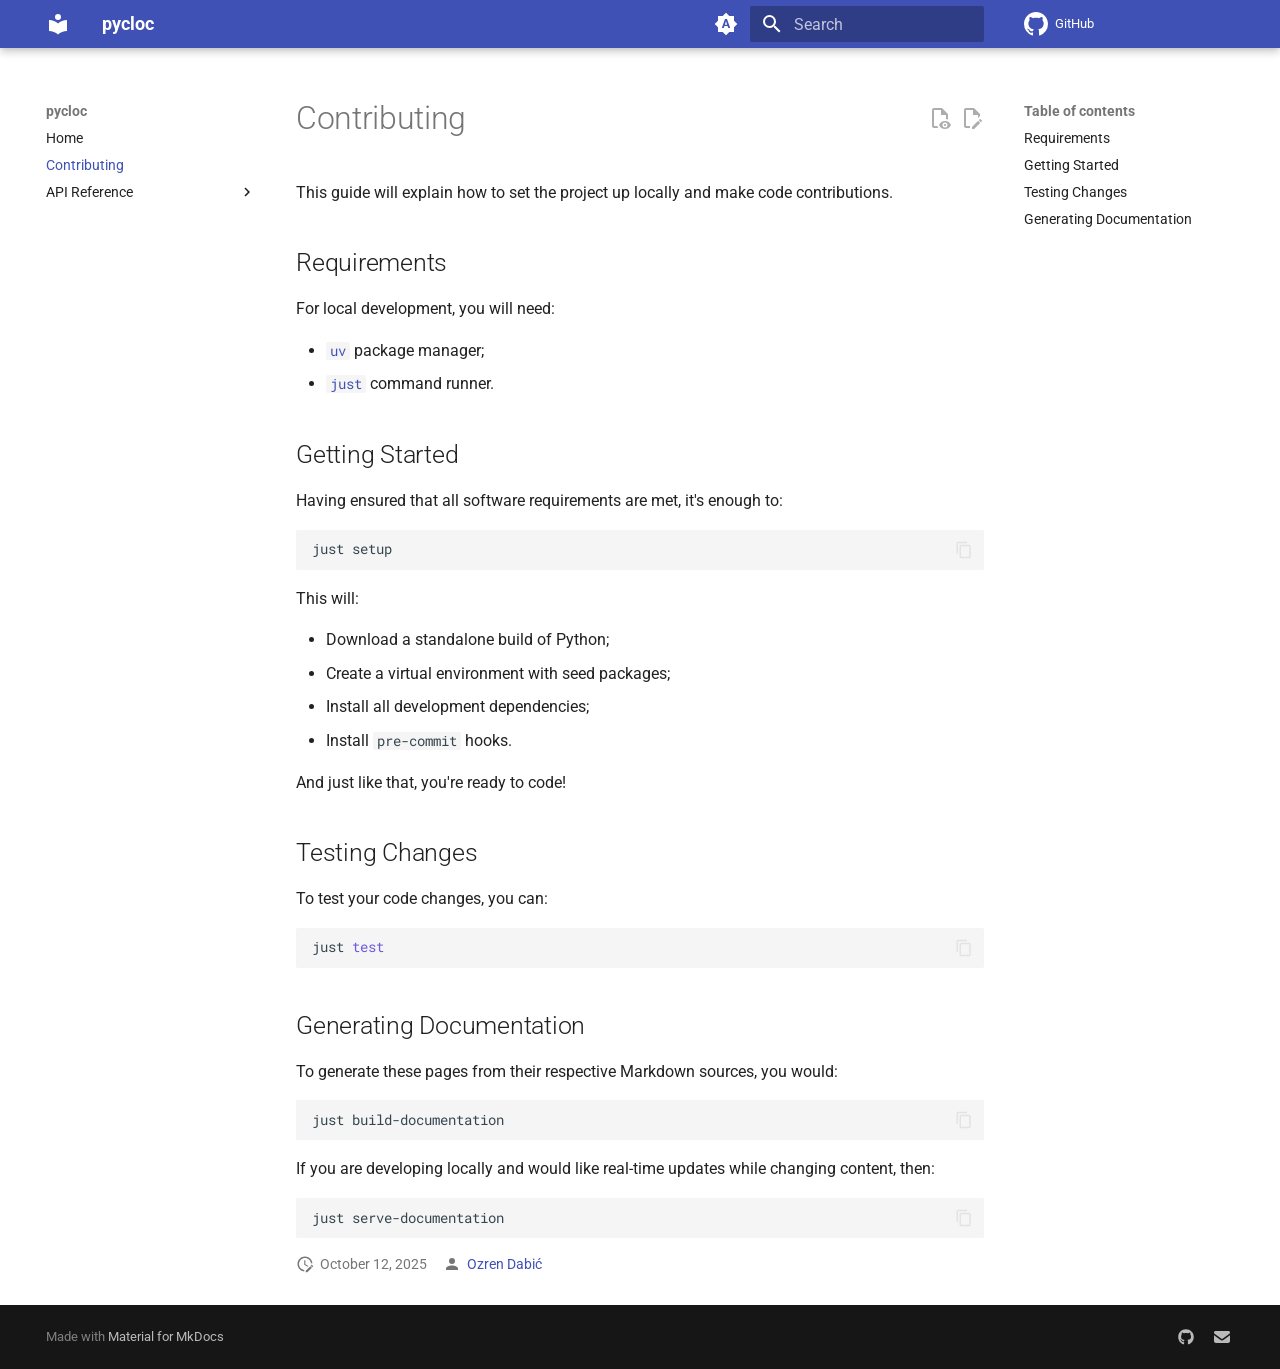
==== commit 6a728272: "Deployed e1e6e28 with MkDocs version: 1.6.1" ====
--- a/contributing/index.html
+++ b/contributing/index.html
@@ -2,4 +2,4 @@
 </span></code></pre></div> <p>This will:</p> <ul> <li>Download a standalone build of Python;</li> <li>Create a virtual environment with seed packages;</li> <li>Install all development dependencies;</li> <li>Install <code>pre-commit</code> hooks.</li> </ul> <p>And just like that, you're ready to code!</p> <h2 id=testing-changes>Testing Changes<a class=headerlink href=#testing-changes title="Permanent link">#</a></h2> <p>To test your code changes, you can:</p> <div class="language-shell highlight"><pre><span></span><code><span id=__span-1-1><a id=__codelineno-1-1 name=__codelineno-1-1 href=#__codelineno-1-1></a>just<span class=w> </span><span class=nb>test</span>
 </span></code></pre></div> <h2 id=generating-documentation>Generating Documentation<a class=headerlink href=#generating-documentation title="Permanent link">#</a></h2> <p>To generate these pages from their respective Markdown sources, you would:</p> <div class="language-shell highlight"><pre><span></span><code><span id=__span-2-1><a id=__codelineno-2-1 name=__codelineno-2-1 href=#__codelineno-2-1></a>just<span class=w> </span>build-documentation
 </span></code></pre></div> <p>If you are developing locally and would like real-time updates while changing content, then:</p> <div class="language-shell highlight"><pre><span></span><code><span id=__span-3-1><a id=__codelineno-3-1 name=__codelineno-3-1 href=#__codelineno-3-1></a>just<span class=w> </span>serve-documentation
-</span></code></pre></div> <aside class=md-source-file> <span class=md-source-file__fact> <span class=md-icon title="Last update"> <svg xmlns=http://www.w3.org/2000/svg viewbox="0 0 24 24"><path d="M21 13.1c-.1 0-.3.1-.4.2l-1 1 2.1 2.1 1-1c.2-.2.2-.6 0-.8l-1.3-1.3c-.1-.1-.2-.2-.4-.2m-1.9 1.8-6.1 6V23h2.1l6.1-6.1zM12.5 7v5.2l4 2.4-1 1L11 13V7zM11 21.9c-5.1-.5-9-4.8-9-9.9C2 6.5 6.5 2 12 2c5.3 0 9.6 4.1 10 9.3-.3-.1-.6-.2-1-.2s-.7.1-1 .2C19.6 7.2 16.2 4 12 4c-4.4 0-8 3.6-8 8 0 4.1 3.1 7.5 7.1 7.9l-.1.2z"/></svg> </span> <span class="git-revision-date-localized-plugin git-revision-date-localized-plugin-date" title="October 5, 2025 21:30:17 UTC">October 5, 2025</span> </span> <span class=md-source-file__fact> <span class=md-icon title=Contributors> <svg xmlns=http://www.w3.org/2000/svg viewbox="0 0 24 24"><path d="M12 4a4 4 0 0 1 4 4 4 4 0 0 1-4 4 4 4 0 0 1-4-4 4 4 0 0 1 4-4m0 10c4.42 0 8 1.79 8 4v2H4v-2c0-2.21 3.58-4 8-4"/></svg> </span> <nav> <a href=mailto:dabic.ozren@gmail.com>Ozren Dabić</a> </nav> </span> </aside> </article> </div> <script>var target=document.getElementById(location.hash.slice(1));target&&target.name&&(target.checked=target.name.startsWith("__tabbed_"))</script> </div> </main> <footer class=md-footer> <div class="md-footer-meta md-typeset"> <div class="md-footer-meta__inner md-grid"> <div class=md-copyright> Made with <a href=https://squidfunk.github.io/mkdocs-material/ target=_blank rel=noopener> Material for MkDocs </a> </div> <div class=md-social> <a href=https://github.com/PyCLOC target=_blank rel=noopener title="CLOC GitHub Organisation" class=md-social__link> <svg xmlns=http://www.w3.org/2000/svg viewbox="0 0 512 512"><!-- Font Awesome Free 7.0.1 by @fontawesome - https://fontawesome.com License - https://fontawesome.com/license/free (Icons: CC BY 4.0, Fonts: SIL OFL 1.1, Code: MIT License) Copyright 2025 Fonticons, Inc.--><path d="M173.9 397.4c0 2-2.3 3.6-5.2 3.6-3.3.3-5.6-1.3-5.6-3.6 0-2 2.3-3.6 5.2-3.6 3-.3 5.6 1.3 5.6 3.6m-31.1-4.5c-.7 2 1.3 4.3 4.3 4.9 2.6 1 5.6 0 6.2-2s-1.3-4.3-4.3-5.2c-2.6-.7-5.5.3-6.2 2.3m44.2-1.7c-2.9.7-4.9 2.6-4.6 4.9.3 2 2.9 3.3 5.9 2.6 2.9-.7 4.9-2.6 4.6-4.6-.3-1.9-3-3.2-5.9-2.9M252.8 8C114.1 8 8 113.3 8 252c0 110.9 69.8 205.8 169.5 239.2 12.8 2.3 17.3-5.6 17.3-12.1 0-6.2-.3-40.4-.3-61.4 0 0-70 15-84.7-29.8 0 0-11.4-29.1-27.8-36.6 0 0-22.9-15.7 1.6-15.4 0 0 24.9 2 38.6 25.8 21.9 38.6 58.6 27.5 72.9 20.9 2.3-16 8.8-27.1 16-33.7-55.9-6.2-112.3-14.3-112.3-110.5 0-27.5 7.6-41.3 23.6-58.9-2.6-6.5-11.1-33.3 2.6-67.9 20.9-6.5 69 27 69 27 20-5.6 41.5-8.5 62.8-8.5s42.8 2.9 62.8 8.5c0 0 48.1-33.6 69-27 13.7 34.7 5.2 61.4 2.6 67.9 16 17.7 25.8 31.5 25.8 58.9 0 96.5-58.9 104.2-114.8 110.5 9.2 7.9 17 22.9 17 46.4 0 33.7-.3 75.4-.3 83.6 0 6.5 4.6 14.4 17.3 12.1C436.2 457.8 504 362.9 504 252 504 113.3 391.5 8 252.8 8M105.2 352.9c-1.3 1-1 3.3.7 5.2 1.6 1.6 3.9 2.3 5.2 1 1.3-1 1-3.3-.7-5.2-1.6-1.6-3.9-2.3-5.2-1m-10.8-8.1c-.7 1.3.3 2.9 2.3 3.9 1.6 1 3.6.7 4.3-.7.7-1.3-.3-2.9-2.3-3.9-2-.6-3.6-.3-4.3.7m32.4 35.6c-1.6 1.3-1 4.3 1.3 6.2 2.3 2.3 5.2 2.6 6.5 1 1.3-1.3.7-4.3-1.3-6.2-2.2-2.3-5.2-2.6-6.5-1m-11.4-14.7c-1.6 1-1.6 3.6 0 5.9s4.3 3.3 5.6 2.3c1.6-1.3 1.6-3.9 0-6.2-1.4-2.3-4-3.3-5.6-2"/></svg> </a> <a href=mailto:pycloc.maintainers@gmail.com target=_blank rel=noopener title="Email the team" class=md-social__link> <svg xmlns=http://www.w3.org/2000/svg viewbox="0 0 512 512"><!-- Font Awesome Free 7.0.1 by @fontawesome - https://fontawesome.com License - https://fontawesome.com/license/free (Icons: CC BY 4.0, Fonts: SIL OFL 1.1, Code: MIT License) Copyright 2025 Fonticons, Inc.--><path d="M48 64C21.5 64 0 85.5 0 112c0 15.1 7.1 29.3 19.2 38.4l208 156a48 48 0 0 0 57.6 0l208-156c12.1-9.1 19.2-23.3 19.2-38.4 0-26.5-21.5-48-48-48zM0 196v188c0 35.3 28.7 64 64 64h384c35.3 0 64-28.7 64-64V196L313.6 344.8c-34.1 25.6-81.1 25.6-115.2 0z"/></svg> </a> </div> </div> </div> </footer> </div> <div class=md-dialog data-md-component=dialog> <div class="md-dialog__inner md-typeset"></div> </div> <script id=__config type=application/json>{"base": "..", "features": ["content.action.edit", "content.action.view", "content.code.annotate", "content.code.copy"], "search": "../assets/javascripts/workers/search.973d3a69.min.js", "tags": null, "translations": {"clipboard.copied": "Copied to clipboard", "clipboard.copy": "Copy to clipboard", "search.result.more.one": "1 more on this page", "search.result.more.other": "# more on this page", "search.result.none": "No matching documents", "search.result.one": "1 matching document", "search.result.other": "# matching documents", "search.result.placeholder": "Type to start searching", "search.result.term.missing": "Missing", "select.version": "Select version"}, "version": null}</script> <script src=../assets/javascripts/bundle.f55a23d4.min.js></script> <script src=../js/open_in_new_tab.js></script> </body> </html>+</span></code></pre></div> <aside class=md-source-file> <span class=md-source-file__fact> <span class=md-icon title="Last update"> <svg xmlns=http://www.w3.org/2000/svg viewbox="0 0 24 24"><path d="M21 13.1c-.1 0-.3.1-.4.2l-1 1 2.1 2.1 1-1c.2-.2.2-.6 0-.8l-1.3-1.3c-.1-.1-.2-.2-.4-.2m-1.9 1.8-6.1 6V23h2.1l6.1-6.1zM12.5 7v5.2l4 2.4-1 1L11 13V7zM11 21.9c-5.1-.5-9-4.8-9-9.9C2 6.5 6.5 2 12 2c5.3 0 9.6 4.1 10 9.3-.3-.1-.6-.2-1-.2s-.7.1-1 .2C19.6 7.2 16.2 4 12 4c-4.4 0-8 3.6-8 8 0 4.1 3.1 7.5 7.1 7.9l-.1.2z"/></svg> </span> <span class="git-revision-date-localized-plugin git-revision-date-localized-plugin-date" title="October 12, 2025 11:15:16 UTC">October 12, 2025</span> </span> <span class=md-source-file__fact> <span class=md-icon title=Contributors> <svg xmlns=http://www.w3.org/2000/svg viewbox="0 0 24 24"><path d="M12 4a4 4 0 0 1 4 4 4 4 0 0 1-4 4 4 4 0 0 1-4-4 4 4 0 0 1 4-4m0 10c4.42 0 8 1.79 8 4v2H4v-2c0-2.21 3.58-4 8-4"/></svg> </span> <nav> <a href=mailto:dabic.ozren@gmail.com>Ozren Dabić</a> </nav> </span> </aside> </article> </div> <script>var target=document.getElementById(location.hash.slice(1));target&&target.name&&(target.checked=target.name.startsWith("__tabbed_"))</script> </div> </main> <footer class=md-footer> <div class="md-footer-meta md-typeset"> <div class="md-footer-meta__inner md-grid"> <div class=md-copyright> Made with <a href=https://squidfunk.github.io/mkdocs-material/ target=_blank rel=noopener> Material for MkDocs </a> </div> <div class=md-social> <a href=https://github.com/PyCLOC target=_blank rel=noopener title="CLOC GitHub Organisation" class=md-social__link> <svg xmlns=http://www.w3.org/2000/svg viewbox="0 0 512 512"><!-- Font Awesome Free 7.0.1 by @fontawesome - https://fontawesome.com License - https://fontawesome.com/license/free (Icons: CC BY 4.0, Fonts: SIL OFL 1.1, Code: MIT License) Copyright 2025 Fonticons, Inc.--><path d="M173.9 397.4c0 2-2.3 3.6-5.2 3.6-3.3.3-5.6-1.3-5.6-3.6 0-2 2.3-3.6 5.2-3.6 3-.3 5.6 1.3 5.6 3.6m-31.1-4.5c-.7 2 1.3 4.3 4.3 4.9 2.6 1 5.6 0 6.2-2s-1.3-4.3-4.3-5.2c-2.6-.7-5.5.3-6.2 2.3m44.2-1.7c-2.9.7-4.9 2.6-4.6 4.9.3 2 2.9 3.3 5.9 2.6 2.9-.7 4.9-2.6 4.6-4.6-.3-1.9-3-3.2-5.9-2.9M252.8 8C114.1 8 8 113.3 8 252c0 110.9 69.8 205.8 169.5 239.2 12.8 2.3 17.3-5.6 17.3-12.1 0-6.2-.3-40.4-.3-61.4 0 0-70 15-84.7-29.8 0 0-11.4-29.1-27.8-36.6 0 0-22.9-15.7 1.6-15.4 0 0 24.9 2 38.6 25.8 21.9 38.6 58.6 27.5 72.9 20.9 2.3-16 8.8-27.1 16-33.7-55.9-6.2-112.3-14.3-112.3-110.5 0-27.5 7.6-41.3 23.6-58.9-2.6-6.5-11.1-33.3 2.6-67.9 20.9-6.5 69 27 69 27 20-5.6 41.5-8.5 62.8-8.5s42.8 2.9 62.8 8.5c0 0 48.1-33.6 69-27 13.7 34.7 5.2 61.4 2.6 67.9 16 17.7 25.8 31.5 25.8 58.9 0 96.5-58.9 104.2-114.8 110.5 9.2 7.9 17 22.9 17 46.4 0 33.7-.3 75.4-.3 83.6 0 6.5 4.6 14.4 17.3 12.1C436.2 457.8 504 362.9 504 252 504 113.3 391.5 8 252.8 8M105.2 352.9c-1.3 1-1 3.3.7 5.2 1.6 1.6 3.9 2.3 5.2 1 1.3-1 1-3.3-.7-5.2-1.6-1.6-3.9-2.3-5.2-1m-10.8-8.1c-.7 1.3.3 2.9 2.3 3.9 1.6 1 3.6.7 4.3-.7.7-1.3-.3-2.9-2.3-3.9-2-.6-3.6-.3-4.3.7m32.4 35.6c-1.6 1.3-1 4.3 1.3 6.2 2.3 2.3 5.2 2.6 6.5 1 1.3-1.3.7-4.3-1.3-6.2-2.2-2.3-5.2-2.6-6.5-1m-11.4-14.7c-1.6 1-1.6 3.6 0 5.9s4.3 3.3 5.6 2.3c1.6-1.3 1.6-3.9 0-6.2-1.4-2.3-4-3.3-5.6-2"/></svg> </a> <a href=mailto:pycloc.maintainers@gmail.com target=_blank rel=noopener title="Email the team" class=md-social__link> <svg xmlns=http://www.w3.org/2000/svg viewbox="0 0 512 512"><!-- Font Awesome Free 7.0.1 by @fontawesome - https://fontawesome.com License - https://fontawesome.com/license/free (Icons: CC BY 4.0, Fonts: SIL OFL 1.1, Code: MIT License) Copyright 2025 Fonticons, Inc.--><path d="M48 64C21.5 64 0 85.5 0 112c0 15.1 7.1 29.3 19.2 38.4l208 156a48 48 0 0 0 57.6 0l208-156c12.1-9.1 19.2-23.3 19.2-38.4 0-26.5-21.5-48-48-48zM0 196v188c0 35.3 28.7 64 64 64h384c35.3 0 64-28.7 64-64V196L313.6 344.8c-34.1 25.6-81.1 25.6-115.2 0z"/></svg> </a> </div> </div> </div> </footer> </div> <div class=md-dialog data-md-component=dialog> <div class="md-dialog__inner md-typeset"></div> </div> <script id=__config type=application/json>{"base": "..", "features": ["content.action.edit", "content.action.view", "content.code.annotate", "content.code.copy"], "search": "../assets/javascripts/workers/search.973d3a69.min.js", "tags": null, "translations": {"clipboard.copied": "Copied to clipboard", "clipboard.copy": "Copy to clipboard", "search.result.more.one": "1 more on this page", "search.result.more.other": "# more on this page", "search.result.none": "No matching documents", "search.result.one": "1 matching document", "search.result.other": "# matching documents", "search.result.placeholder": "Type to start searching", "search.result.term.missing": "Missing", "select.version": "Select version"}, "version": null}</script> <script src=../assets/javascripts/bundle.f55a23d4.min.js></script> <script src=../js/open_in_new_tab.js></script> </body> </html>
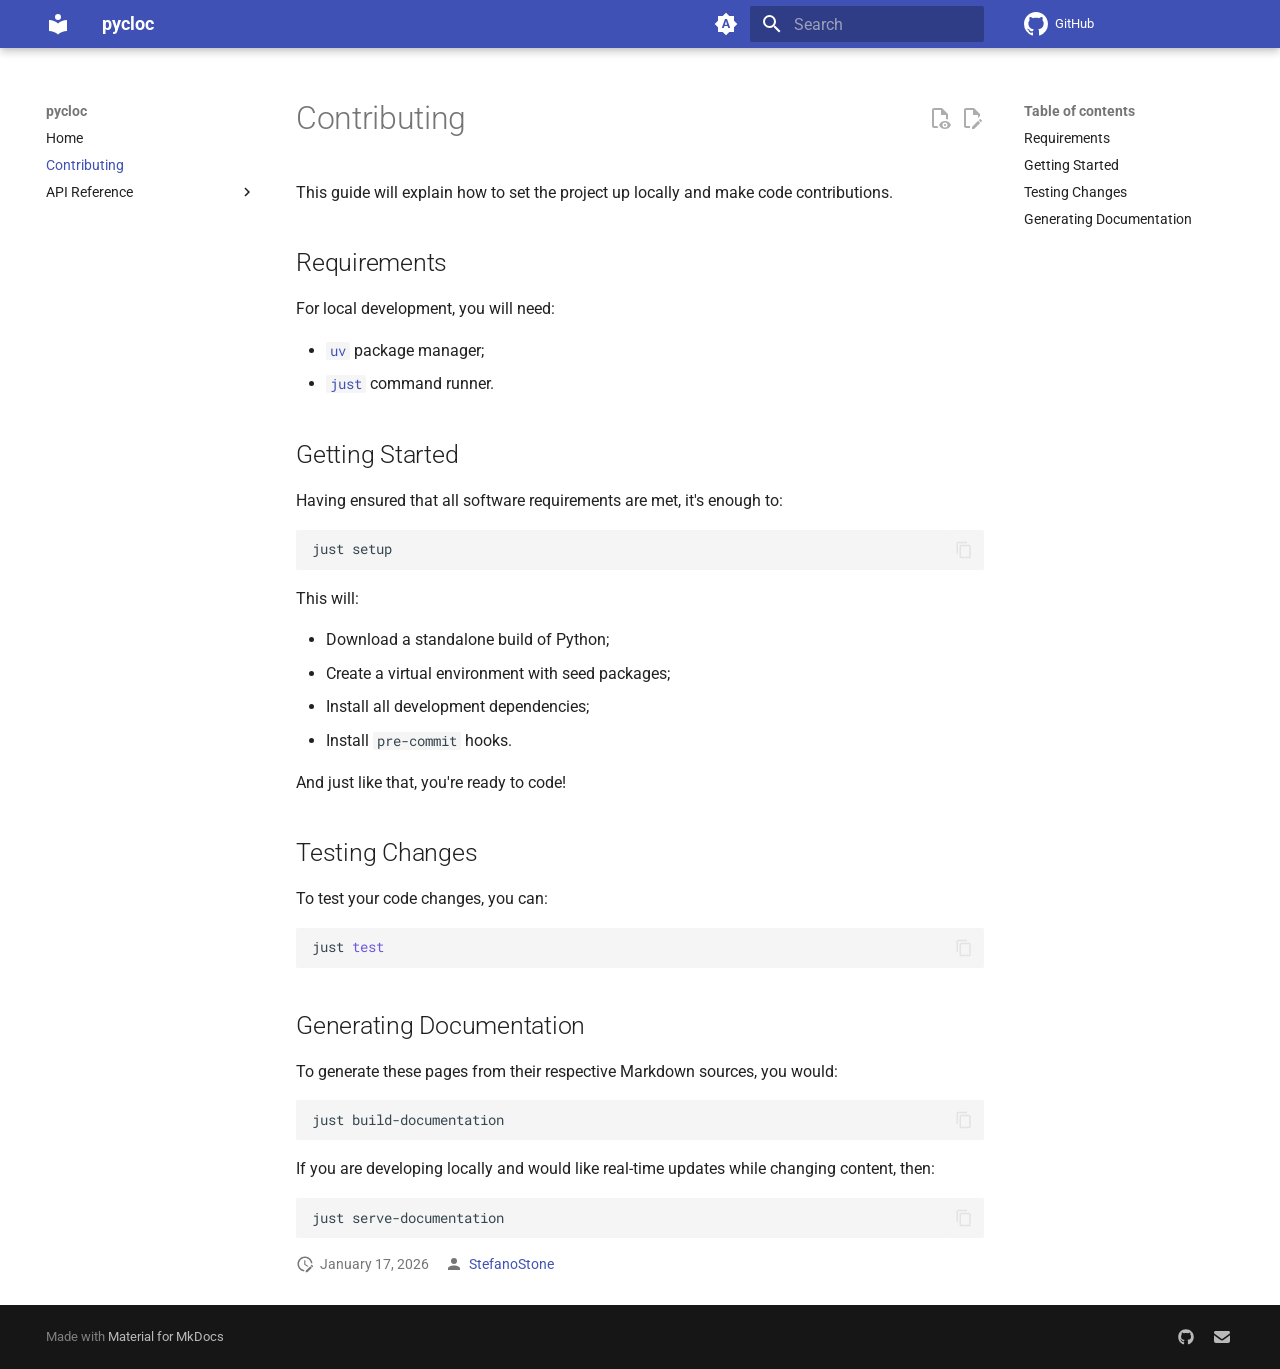
==== commit 8870f35d: "Deployed 0cf2f45 with MkDocs version: 1.6.1" ====
--- a/contributing/index.html
+++ b/contributing/index.html
@@ -1,5 +1,5 @@
-<!doctype html><html lang=en class=no-js> <head><meta charset=utf-8><meta name=viewport content="width=device-width,initial-scale=1"><meta name=description content="Python wrapper for the cloc CLI tool"><meta name=author content="Ozren Dabić"><link href=https://pycloc.github.io/pycloc/contributing/ rel=canonical><link rel=prev href=..><link href=../api/pycloc/command/ rel=next><link rel=icon href=../assets/images/pycloc.ico><meta name=generator content="mkdocs-1.6.1, mkdocs-material-9.6.21"><title>Contributing - pycloc</title><link rel=stylesheet href=../assets/stylesheets/main.2a3383ac.min.css><link rel=stylesheet href=../assets/stylesheets/palette.06af60db.min.css><link rel=preconnect href=https://fonts.gstatic.com crossorigin><link rel=stylesheet href="https://fonts.googleapis.com/css?family=Roboto:300,300i,400,400i,700,700i%7CRoboto+Mono:400,400i,700,700i&display=fallback"><style>:root{--md-text-font:"Roboto";--md-code-font:"Roboto Mono"}</style><link rel=stylesheet href=../assets/_mkdocstrings.css><link rel=stylesheet href=../css/style.css><script>__md_scope=new URL("..",location),__md_hash=e=>[...e].reduce(((e,_)=>(e<<5)-e+_.charCodeAt(0)),0),__md_get=(e,_=localStorage,t=__md_scope)=>JSON.parse(_.getItem(t.pathname+"."+e)),__md_set=(e,_,t=localStorage,a=__md_scope)=>{try{t.setItem(a.pathname+"."+e,JSON.stringify(_))}catch(e){}}</script></head> <body dir=ltr data-md-color-scheme=default data-md-color-primary=indigo data-md-color-accent=indigo> <input class=md-toggle data-md-toggle=drawer type=checkbox id=__drawer autocomplete=off> <input class=md-toggle data-md-toggle=search type=checkbox id=__search autocomplete=off> <label class=md-overlay for=__drawer></label> <div data-md-component=skip> <a href=#contributing class=md-skip> Skip to content </a> </div> <div data-md-component=announce> </div> <header class="md-header md-header--shadow" data-md-component=header> <nav class="md-header__inner md-grid" aria-label=Header> <a href=.. title=pycloc class="md-header__button md-logo" aria-label=pycloc data-md-component=logo> <svg xmlns=http://www.w3.org/2000/svg viewbox="0 0 24 24"><path d="M12 8a3 3 0 0 0 3-3 3 3 0 0 0-3-3 3 3 0 0 0-3 3 3 3 0 0 0 3 3m0 3.54C9.64 9.35 6.5 8 3 8v11c3.5 0 6.64 1.35 9 3.54 2.36-2.19 5.5-3.54 9-3.54V8c-3.5 0-6.64 1.35-9 3.54"/></svg> </a> <label class="md-header__button md-icon" for=__drawer> <svg xmlns=http://www.w3.org/2000/svg viewbox="0 0 24 24"><path d="M3 6h18v2H3zm0 5h18v2H3zm0 5h18v2H3z"/></svg> </label> <div class=md-header__title data-md-component=header-title> <div class=md-header__ellipsis> <div class=md-header__topic> <span class=md-ellipsis> pycloc </span> </div> <div class=md-header__topic data-md-component=header-topic> <span class=md-ellipsis> Contributing </span> </div> </div> </div> <form class=md-header__option data-md-component=palette> <input class=md-option data-md-color-media=(prefers-color-scheme) data-md-color-scheme=default data-md-color-primary=indigo data-md-color-accent=indigo aria-label="Switch to light mode" type=radio name=__palette id=__palette_0> <label class="md-header__button md-icon" title="Switch to light mode" for=__palette_1 hidden> <svg xmlns=http://www.w3.org/2000/svg viewbox="0 0 24 24"><path d="m14.3 16-.7-2h-3.2l-.7 2H7.8L11 7h2l3.2 9zM20 8.69V4h-4.69L12 .69 8.69 4H4v4.69L.69 12 4 15.31V20h4.69L12 23.31 15.31 20H20v-4.69L23.31 12zm-9.15 3.96h2.3L12 9z"/></svg> </label> <input class=md-option data-md-color-media="(prefers-color-scheme: light)" data-md-color-scheme=default data-md-color-primary=indigo data-md-color-accent=indigo aria-label="Switch to dark mode" type=radio name=__palette id=__palette_1> <label class="md-header__button md-icon" title="Switch to dark mode" for=__palette_2 hidden> <svg xmlns=http://www.w3.org/2000/svg viewbox="0 0 24 24"><path d="M12 8a4 4 0 0 0-4 4 4 4 0 0 0 4 4 4 4 0 0 0 4-4 4 4 0 0 0-4-4m0 10a6 6 0 0 1-6-6 6 6 0 0 1 6-6 6 6 0 0 1 6 6 6 6 0 0 1-6 6m8-9.31V4h-4.69L12 .69 8.69 4H4v4.69L.69 12 4 15.31V20h4.69L12 23.31 15.31 20H20v-4.69L23.31 12z"/></svg> </label> <input class=md-option data-md-color-media="(prefers-color-scheme: dark)" data-md-color-scheme=slate data-md-color-primary=indigo data-md-color-accent=indigo aria-label="Switch to system preference" type=radio name=__palette id=__palette_2> <label class="md-header__button md-icon" title="Switch to system preference" for=__palette_0 hidden> <svg xmlns=http://www.w3.org/2000/svg viewbox="0 0 24 24"><path d="M12 18c-.89 0-1.74-.2-2.5-.55C11.56 16.5 13 14.42 13 12s-1.44-4.5-3.5-5.45C10.26 6.2 11.11 6 12 6a6 6 0 0 1 6 6 6 6 0 0 1-6 6m8-9.31V4h-4.69L12 .69 8.69 4H4v4.69L.69 12 4 15.31V20h4.69L12 23.31 15.31 20H20v-4.69L23.31 12z"/></svg> </label> </form> <script>var palette=__md_get("__palette");if(palette&&palette.color){if("(prefers-color-scheme)"===palette.color.media){var media=matchMedia("(prefers-color-scheme: light)"),input=document.querySelector(media.matches?"[data-md-color-media='(prefers-color-scheme: light)']":"[data-md-color-media='(prefers-color-scheme: dark)']");palette.color.media=input.getAttribute("data-md-color-media"),palette.color.scheme=input.getAttribute("data-md-color-scheme"),palette.color.primary=input.getAttribute("data-md-color-primary"),palette.color.accent=input.getAttribute("data-md-color-accent")}for(var[key,value]of Object.entries(palette.color))document.body.setAttribute("data-md-color-"+key,value)}</script> <label class="md-header__button md-icon" for=__search> <svg xmlns=http://www.w3.org/2000/svg viewbox="0 0 24 24"><path d="M9.5 3A6.5 6.5 0 0 1 16 9.5c0 1.61-.59 3.09-1.56 4.23l.27.27h.79l5 5-1.5 1.5-5-5v-.79l-.27-.27A6.52 6.52 0 0 1 9.5 16 6.5 6.5 0 0 1 3 9.5 6.5 6.5 0 0 1 9.5 3m0 2C7 5 5 7 5 9.5S7 14 9.5 14 14 12 14 9.5 12 5 9.5 5"/></svg> </label> <div class=md-search data-md-component=search role=dialog> <label class=md-search__overlay for=__search></label> <div class=md-search__inner role=search> <form class=md-search__form name=search> <input type=text class=md-search__input name=query aria-label=Search placeholder=Search autocapitalize=off autocorrect=off autocomplete=off spellcheck=false data-md-component=search-query required> <label class="md-search__icon md-icon" for=__search> <svg xmlns=http://www.w3.org/2000/svg viewbox="0 0 24 24"><path d="M9.5 3A6.5 6.5 0 0 1 16 9.5c0 1.61-.59 3.09-1.56 4.23l.27.27h.79l5 5-1.5 1.5-5-5v-.79l-.27-.27A6.52 6.52 0 0 1 9.5 16 6.5 6.5 0 0 1 3 9.5 6.5 6.5 0 0 1 9.5 3m0 2C7 5 5 7 5 9.5S7 14 9.5 14 14 12 14 9.5 12 5 9.5 5"/></svg> <svg xmlns=http://www.w3.org/2000/svg viewbox="0 0 24 24"><path d="M20 11v2H8l5.5 5.5-1.42 1.42L4.16 12l7.92-7.92L13.5 5.5 8 11z"/></svg> </label> <nav class=md-search__options aria-label=Search> <button type=reset class="md-search__icon md-icon" title=Clear aria-label=Clear tabindex=-1> <svg xmlns=http://www.w3.org/2000/svg viewbox="0 0 24 24"><path d="M19 6.41 17.59 5 12 10.59 6.41 5 5 6.41 10.59 12 5 17.59 6.41 19 12 13.41 17.59 19 19 17.59 13.41 12z"/></svg> </button> </nav> </form> <div class=md-search__output> <div class=md-search__scrollwrap tabindex=0 data-md-scrollfix> <div class=md-search-result data-md-component=search-result> <div class=md-search-result__meta> Initializing search </div> <ol class=md-search-result__list role=presentation></ol> </div> </div> </div> </div> </div> <div class=md-header__source> <a href=https://github.com/pycloc/pycloc title="Go to repository" class=md-source data-md-component=source> <div class="md-source__icon md-icon"> <svg xmlns=http://www.w3.org/2000/svg viewbox="0 0 16 16"><path d="M8 0c4.42 0 8 3.58 8 8a8.01 8.01 0 0 1-5.45 7.59c-.4.08-.55-.17-.55-.38 0-.27.01-1.13.01-2.2 0-.75-.25-1.23-.54-1.48 1.78-.2 3.65-.88 3.65-3.95 0-.88-.31-1.59-.82-2.15.08-.2.36-1.02-.08-2.12 0 0-.67-.22-2.2.82-.64-.18-1.32-.27-2-.27s-1.36.09-2 .27c-1.53-1.03-2.2-.82-2.2-.82-.44 1.1-.16 1.92-.08 2.12-.51.56-.82 1.28-.82 2.15 0 3.06 1.86 3.75 3.64 3.95-.23.2-.44.55-.51 1.07-.46.21-1.61.55-2.33-.66-.15-.24-.6-.83-1.23-.82-.67.01-.27.38.01.53.34.19.73.9.82 1.13.16.45.68 1.31 2.69.94 0 .67.01 1.3.01 1.49 0 .21-.15.45-.55.38A7.995 7.995 0 0 1 0 8c0-4.42 3.58-8 8-8"/></svg> </div> <div class=md-source__repository> GitHub </div> </a> </div> </nav> </header> <div class=md-container data-md-component=container> <main class=md-main data-md-component=main> <div class="md-main__inner md-grid"> <div class="md-sidebar md-sidebar--primary" data-md-component=sidebar data-md-type=navigation> <div class=md-sidebar__scrollwrap> <div class=md-sidebar__inner> <nav class="md-nav md-nav--primary" aria-label=Navigation data-md-level=0> <label class=md-nav__title for=__drawer> <a href=.. title=pycloc class="md-nav__button md-logo" aria-label=pycloc data-md-component=logo> <svg xmlns=http://www.w3.org/2000/svg viewbox="0 0 24 24"><path d="M12 8a3 3 0 0 0 3-3 3 3 0 0 0-3-3 3 3 0 0 0-3 3 3 3 0 0 0 3 3m0 3.54C9.64 9.35 6.5 8 3 8v11c3.5 0 6.64 1.35 9 3.54 2.36-2.19 5.5-3.54 9-3.54V8c-3.5 0-6.64 1.35-9 3.54"/></svg> </a> pycloc </label> <div class=md-nav__source> <a href=https://github.com/pycloc/pycloc title="Go to repository" class=md-source data-md-component=source> <div class="md-source__icon md-icon"> <svg xmlns=http://www.w3.org/2000/svg viewbox="0 0 16 16"><path d="M8 0c4.42 0 8 3.58 8 8a8.01 8.01 0 0 1-5.45 7.59c-.4.08-.55-.17-.55-.38 0-.27.01-1.13.01-2.2 0-.75-.25-1.23-.54-1.48 1.78-.2 3.65-.88 3.65-3.95 0-.88-.31-1.59-.82-2.15.08-.2.36-1.02-.08-2.12 0 0-.67-.22-2.2.82-.64-.18-1.32-.27-2-.27s-1.36.09-2 .27c-1.53-1.03-2.2-.82-2.2-.82-.44 1.1-.16 1.92-.08 2.12-.51.56-.82 1.28-.82 2.15 0 3.06 1.86 3.75 3.64 3.95-.23.2-.44.55-.51 1.07-.46.21-1.61.55-2.33-.66-.15-.24-.6-.83-1.23-.82-.67.01-.27.38.01.53.34.19.73.9.82 1.13.16.45.68 1.31 2.69.94 0 .67.01 1.3.01 1.49 0 .21-.15.45-.55.38A7.995 7.995 0 0 1 0 8c0-4.42 3.58-8 8-8"/></svg> </div> <div class=md-source__repository> GitHub </div> </a> </div> <ul class=md-nav__list data-md-scrollfix> <li class=md-nav__item> <a href=.. class=md-nav__link> <span class=md-ellipsis> Home </span> </a> </li> <li class="md-nav__item md-nav__item--active"> <input class="md-nav__toggle md-toggle" type=checkbox id=__toc> <label class="md-nav__link md-nav__link--active" for=__toc> <span class=md-ellipsis> Contributing </span> <span class="md-nav__icon md-icon"></span> </label> <a href=./ class="md-nav__link md-nav__link--active"> <span class=md-ellipsis> Contributing </span> </a> <nav class="md-nav md-nav--secondary" aria-label="Table of contents"> <label class=md-nav__title for=__toc> <span class="md-nav__icon md-icon"></span> Table of contents </label> <ul class=md-nav__list data-md-component=toc data-md-scrollfix> <li class=md-nav__item> <a href=#requirements class=md-nav__link> <span class=md-ellipsis> Requirements </span> </a> </li> <li class=md-nav__item> <a href=#getting-started class=md-nav__link> <span class=md-ellipsis> Getting Started </span> </a> </li> <li class=md-nav__item> <a href=#testing-changes class=md-nav__link> <span class=md-ellipsis> Testing Changes </span> </a> </li> <li class=md-nav__item> <a href=#generating-documentation class=md-nav__link> <span class=md-ellipsis> Generating Documentation </span> </a> </li> </ul> </nav> </li> <li class="md-nav__item md-nav__item--nested"> <input class="md-nav__toggle md-toggle " type=checkbox id=__nav_3> <label class=md-nav__link for=__nav_3 id=__nav_3_label tabindex=0> <span class=md-ellipsis> API Reference </span> <span class="md-nav__icon md-icon"></span> </label> <nav class=md-nav data-md-level=1 aria-labelledby=__nav_3_label aria-expanded=false> <label class=md-nav__title for=__nav_3> <span class="md-nav__icon md-icon"></span> API Reference </label> <ul class=md-nav__list data-md-scrollfix> <li class="md-nav__item md-nav__item--nested"> <input class="md-nav__toggle md-toggle " type=checkbox id=__nav_3_1> <label class=md-nav__link for=__nav_3_1 id=__nav_3_1_label tabindex=0> <span class=md-ellipsis> pycloc </span> <span class="md-nav__icon md-icon"></span> </label> <nav class=md-nav data-md-level=2 aria-labelledby=__nav_3_1_label aria-expanded=false> <label class=md-nav__title for=__nav_3_1> <span class="md-nav__icon md-icon"></span> pycloc </label> <ul class=md-nav__list data-md-scrollfix> <li class=md-nav__item> <a href=../api/pycloc/command/ class=md-nav__link> <span class=md-ellipsis> command </span> </a> </li> <li class=md-nav__item> <a href=../api/pycloc/exceptions/ class=md-nav__link> <span class=md-ellipsis> exceptions </span> </a> </li> </ul> </nav> </li> </ul> </nav> </li> </ul> </nav> </div> </div> </div> <div class="md-sidebar md-sidebar--secondary" data-md-component=sidebar data-md-type=toc> <div class=md-sidebar__scrollwrap> <div class=md-sidebar__inner> <nav class="md-nav md-nav--secondary" aria-label="Table of contents"> <label class=md-nav__title for=__toc> <span class="md-nav__icon md-icon"></span> Table of contents </label> <ul class=md-nav__list data-md-component=toc data-md-scrollfix> <li class=md-nav__item> <a href=#requirements class=md-nav__link> <span class=md-ellipsis> Requirements </span> </a> </li> <li class=md-nav__item> <a href=#getting-started class=md-nav__link> <span class=md-ellipsis> Getting Started </span> </a> </li> <li class=md-nav__item> <a href=#testing-changes class=md-nav__link> <span class=md-ellipsis> Testing Changes </span> </a> </li> <li class=md-nav__item> <a href=#generating-documentation class=md-nav__link> <span class=md-ellipsis> Generating Documentation </span> </a> </li> </ul> </nav> </div> </div> </div> <div class=md-content data-md-component=content> <article class="md-content__inner md-typeset"> <a href=https://github.com/pycloc/pycloc/blob/main/docs/contributing.md title="Edit this page" class="md-content__button md-icon" rel=edit> <svg xmlns=http://www.w3.org/2000/svg viewbox="0 0 24 24"><path d="M10 20H6V4h7v5h5v3.1l2-2V8l-6-6H6c-1.1 0-2 .9-2 2v16c0 1.1.9 2 2 2h4zm10.2-7c.1 0 .3.1.4.2l1.3 1.3c.2.2.2.6 0 .8l-1 1-2.1-2.1 1-1c.1-.1.2-.2.4-.2m0 3.9L14.1 23H12v-2.1l6.1-6.1z"/></svg> </a> <a href=https://github.com/pycloc/pycloc/raw/main/docs/contributing.md title="View source of this page" class="md-content__button md-icon"> <svg xmlns=http://www.w3.org/2000/svg viewbox="0 0 24 24"><path d="M17 18c.56 0 1 .44 1 1s-.44 1-1 1-1-.44-1-1 .44-1 1-1m0-3c-2.73 0-5.06 1.66-6 4 .94 2.34 3.27 4 6 4s5.06-1.66 6-4c-.94-2.34-3.27-4-6-4m0 6.5a2.5 2.5 0 0 1-2.5-2.5 2.5 2.5 0 0 1 2.5-2.5 2.5 2.5 0 0 1 2.5 2.5 2.5 2.5 0 0 1-2.5 2.5M9.27 20H6V4h7v5h5v4.07c.7.08 1.36.25 2 .49V8l-6-6H6a2 2 0 0 0-2 2v16a2 2 0 0 0 2 2h4.5a8.2 8.2 0 0 1-1.23-2"/></svg> </a> <h1 id=contributing>Contributing<a class=headerlink href=#contributing title="Permanent link">#</a></h1> <p>This guide will explain how to set the project up locally and make code contributions.</p> <h2 id=requirements>Requirements<a class=headerlink href=#requirements title="Permanent link">#</a></h2> <p>For local development, you will need:</p> <ul> <li><a href=https://github.com/astral-sh/uv><code>uv</code></a> package manager;</li> <li><a href=https://github.com/casey/just><code>just</code></a> command runner.</li> </ul> <h2 id=getting-started>Getting Started<a class=headerlink href=#getting-started title="Permanent link">#</a></h2> <p>Having ensured that all software requirements are met, it's enough to:</p> <div class="language-shell highlight"><pre><span></span><code><span id=__span-0-1><a id=__codelineno-0-1 name=__codelineno-0-1 href=#__codelineno-0-1></a>just<span class=w> </span>setup
+<!doctype html><html lang=en class=no-js> <head><meta charset=utf-8><meta name=viewport content="width=device-width,initial-scale=1"><meta name=description content="Python wrapper for the cloc CLI tool"><meta name=author content="Ozren Dabić"><link href=https://pycloc.github.io/pycloc/contributing/ rel=canonical><link rel=prev href=..><link href=../api/pycloc/command/ rel=next><link rel=icon href=../assets/images/pycloc.ico><meta name=generator content="mkdocs-1.6.1, mkdocs-material-9.7.0"><title>Contributing - pycloc</title><link rel=stylesheet href=../assets/stylesheets/main.618322db.min.css><link rel=stylesheet href=../assets/stylesheets/palette.ab4e12ef.min.css><link rel=preconnect href=https://fonts.gstatic.com crossorigin><link rel=stylesheet href="https://fonts.googleapis.com/css?family=Roboto:300,300i,400,400i,700,700i%7CRoboto+Mono:400,400i,700,700i&display=fallback"><style>:root{--md-text-font:"Roboto";--md-code-font:"Roboto Mono"}</style><link rel=stylesheet href=../assets/_mkdocstrings.css><link rel=stylesheet href=../css/style.css><script>__md_scope=new URL("..",location),__md_hash=e=>[...e].reduce(((e,_)=>(e<<5)-e+_.charCodeAt(0)),0),__md_get=(e,_=localStorage,t=__md_scope)=>JSON.parse(_.getItem(t.pathname+"."+e)),__md_set=(e,_,t=localStorage,a=__md_scope)=>{try{t.setItem(a.pathname+"."+e,JSON.stringify(_))}catch(e){}}</script></head> <body dir=ltr data-md-color-scheme=default data-md-color-primary=indigo data-md-color-accent=indigo> <input class=md-toggle data-md-toggle=drawer type=checkbox id=__drawer autocomplete=off> <input class=md-toggle data-md-toggle=search type=checkbox id=__search autocomplete=off> <label class=md-overlay for=__drawer></label> <div data-md-component=skip> <a href=#contributing class=md-skip> Skip to content </a> </div> <div data-md-component=announce> </div> <header class="md-header md-header--shadow" data-md-component=header> <nav class="md-header__inner md-grid" aria-label=Header> <a href=.. title=pycloc class="md-header__button md-logo" aria-label=pycloc data-md-component=logo> <svg xmlns=http://www.w3.org/2000/svg viewbox="0 0 24 24"><path d="M12 8a3 3 0 0 0 3-3 3 3 0 0 0-3-3 3 3 0 0 0-3 3 3 3 0 0 0 3 3m0 3.54C9.64 9.35 6.5 8 3 8v11c3.5 0 6.64 1.35 9 3.54 2.36-2.19 5.5-3.54 9-3.54V8c-3.5 0-6.64 1.35-9 3.54"/></svg> </a> <label class="md-header__button md-icon" for=__drawer> <svg xmlns=http://www.w3.org/2000/svg viewbox="0 0 24 24"><path d="M3 6h18v2H3zm0 5h18v2H3zm0 5h18v2H3z"/></svg> </label> <div class=md-header__title data-md-component=header-title> <div class=md-header__ellipsis> <div class=md-header__topic> <span class=md-ellipsis> pycloc </span> </div> <div class=md-header__topic data-md-component=header-topic> <span class=md-ellipsis> Contributing </span> </div> </div> </div> <form class=md-header__option data-md-component=palette> <input class=md-option data-md-color-media=(prefers-color-scheme) data-md-color-scheme=default data-md-color-primary=indigo data-md-color-accent=indigo aria-label="Switch to light mode" type=radio name=__palette id=__palette_0> <label class="md-header__button md-icon" title="Switch to light mode" for=__palette_1 hidden> <svg xmlns=http://www.w3.org/2000/svg viewbox="0 0 24 24"><path d="m14.3 16-.7-2h-3.2l-.7 2H7.8L11 7h2l3.2 9zM20 8.69V4h-4.69L12 .69 8.69 4H4v4.69L.69 12 4 15.31V20h4.69L12 23.31 15.31 20H20v-4.69L23.31 12zm-9.15 3.96h2.3L12 9z"/></svg> </label> <input class=md-option data-md-color-media="(prefers-color-scheme: light)" data-md-color-scheme=default data-md-color-primary=indigo data-md-color-accent=indigo aria-label="Switch to dark mode" type=radio name=__palette id=__palette_1> <label class="md-header__button md-icon" title="Switch to dark mode" for=__palette_2 hidden> <svg xmlns=http://www.w3.org/2000/svg viewbox="0 0 24 24"><path d="M12 8a4 4 0 0 0-4 4 4 4 0 0 0 4 4 4 4 0 0 0 4-4 4 4 0 0 0-4-4m0 10a6 6 0 0 1-6-6 6 6 0 0 1 6-6 6 6 0 0 1 6 6 6 6 0 0 1-6 6m8-9.31V4h-4.69L12 .69 8.69 4H4v4.69L.69 12 4 15.31V20h4.69L12 23.31 15.31 20H20v-4.69L23.31 12z"/></svg> </label> <input class=md-option data-md-color-media="(prefers-color-scheme: dark)" data-md-color-scheme=slate data-md-color-primary=indigo data-md-color-accent=indigo aria-label="Switch to system preference" type=radio name=__palette id=__palette_2> <label class="md-header__button md-icon" title="Switch to system preference" for=__palette_0 hidden> <svg xmlns=http://www.w3.org/2000/svg viewbox="0 0 24 24"><path d="M12 18c-.89 0-1.74-.2-2.5-.55C11.56 16.5 13 14.42 13 12s-1.44-4.5-3.5-5.45C10.26 6.2 11.11 6 12 6a6 6 0 0 1 6 6 6 6 0 0 1-6 6m8-9.31V4h-4.69L12 .69 8.69 4H4v4.69L.69 12 4 15.31V20h4.69L12 23.31 15.31 20H20v-4.69L23.31 12z"/></svg> </label> </form> <script>var palette=__md_get("__palette");if(palette&&palette.color){if("(prefers-color-scheme)"===palette.color.media){var media=matchMedia("(prefers-color-scheme: light)"),input=document.querySelector(media.matches?"[data-md-color-media='(prefers-color-scheme: light)']":"[data-md-color-media='(prefers-color-scheme: dark)']");palette.color.media=input.getAttribute("data-md-color-media"),palette.color.scheme=input.getAttribute("data-md-color-scheme"),palette.color.primary=input.getAttribute("data-md-color-primary"),palette.color.accent=input.getAttribute("data-md-color-accent")}for(var[key,value]of Object.entries(palette.color))document.body.setAttribute("data-md-color-"+key,value)}</script> <label class="md-header__button md-icon" for=__search> <svg xmlns=http://www.w3.org/2000/svg viewbox="0 0 24 24"><path d="M9.5 3A6.5 6.5 0 0 1 16 9.5c0 1.61-.59 3.09-1.56 4.23l.27.27h.79l5 5-1.5 1.5-5-5v-.79l-.27-.27A6.52 6.52 0 0 1 9.5 16 6.5 6.5 0 0 1 3 9.5 6.5 6.5 0 0 1 9.5 3m0 2C7 5 5 7 5 9.5S7 14 9.5 14 14 12 14 9.5 12 5 9.5 5"/></svg> </label> <div class=md-search data-md-component=search role=dialog> <label class=md-search__overlay for=__search></label> <div class=md-search__inner role=search> <form class=md-search__form name=search> <input type=text class=md-search__input name=query aria-label=Search placeholder=Search autocapitalize=off autocorrect=off autocomplete=off spellcheck=false data-md-component=search-query required> <label class="md-search__icon md-icon" for=__search> <svg xmlns=http://www.w3.org/2000/svg viewbox="0 0 24 24"><path d="M9.5 3A6.5 6.5 0 0 1 16 9.5c0 1.61-.59 3.09-1.56 4.23l.27.27h.79l5 5-1.5 1.5-5-5v-.79l-.27-.27A6.52 6.52 0 0 1 9.5 16 6.5 6.5 0 0 1 3 9.5 6.5 6.5 0 0 1 9.5 3m0 2C7 5 5 7 5 9.5S7 14 9.5 14 14 12 14 9.5 12 5 9.5 5"/></svg> <svg xmlns=http://www.w3.org/2000/svg viewbox="0 0 24 24"><path d="M20 11v2H8l5.5 5.5-1.42 1.42L4.16 12l7.92-7.92L13.5 5.5 8 11z"/></svg> </label> <nav class=md-search__options aria-label=Search> <button type=reset class="md-search__icon md-icon" title=Clear aria-label=Clear tabindex=-1> <svg xmlns=http://www.w3.org/2000/svg viewbox="0 0 24 24"><path d="M19 6.41 17.59 5 12 10.59 6.41 5 5 6.41 10.59 12 5 17.59 6.41 19 12 13.41 17.59 19 19 17.59 13.41 12z"/></svg> </button> </nav> </form> <div class=md-search__output> <div class=md-search__scrollwrap tabindex=0 data-md-scrollfix> <div class=md-search-result data-md-component=search-result> <div class=md-search-result__meta> Initializing search </div> <ol class=md-search-result__list role=presentation></ol> </div> </div> </div> </div> </div> <div class=md-header__source> <a href=https://github.com/pycloc/pycloc title="Go to repository" class=md-source data-md-component=source> <div class="md-source__icon md-icon"> <svg xmlns=http://www.w3.org/2000/svg viewbox="0 0 16 16"><path d="M8 0c4.42 0 8 3.58 8 8a8.01 8.01 0 0 1-5.45 7.59c-.4.08-.55-.17-.55-.38 0-.27.01-1.13.01-2.2 0-.75-.25-1.23-.54-1.48 1.78-.2 3.65-.88 3.65-3.95 0-.88-.31-1.59-.82-2.15.08-.2.36-1.02-.08-2.12 0 0-.67-.22-2.2.82-.64-.18-1.32-.27-2-.27s-1.36.09-2 .27c-1.53-1.03-2.2-.82-2.2-.82-.44 1.1-.16 1.92-.08 2.12-.51.56-.82 1.28-.82 2.15 0 3.06 1.86 3.75 3.64 3.95-.23.2-.44.55-.51 1.07-.46.21-1.61.55-2.33-.66-.15-.24-.6-.83-1.23-.82-.67.01-.27.38.01.53.34.19.73.9.82 1.13.16.45.68 1.31 2.69.94 0 .67.01 1.3.01 1.49 0 .21-.15.45-.55.38A7.995 7.995 0 0 1 0 8c0-4.42 3.58-8 8-8"/></svg> </div> <div class=md-source__repository> GitHub </div> </a> </div> </nav> </header> <div class=md-container data-md-component=container> <main class=md-main data-md-component=main> <div class="md-main__inner md-grid"> <div class="md-sidebar md-sidebar--primary" data-md-component=sidebar data-md-type=navigation> <div class=md-sidebar__scrollwrap> <div class=md-sidebar__inner> <nav class="md-nav md-nav--primary" aria-label=Navigation data-md-level=0> <label class=md-nav__title for=__drawer> <a href=.. title=pycloc class="md-nav__button md-logo" aria-label=pycloc data-md-component=logo> <svg xmlns=http://www.w3.org/2000/svg viewbox="0 0 24 24"><path d="M12 8a3 3 0 0 0 3-3 3 3 0 0 0-3-3 3 3 0 0 0-3 3 3 3 0 0 0 3 3m0 3.54C9.64 9.35 6.5 8 3 8v11c3.5 0 6.64 1.35 9 3.54 2.36-2.19 5.5-3.54 9-3.54V8c-3.5 0-6.64 1.35-9 3.54"/></svg> </a> pycloc </label> <div class=md-nav__source> <a href=https://github.com/pycloc/pycloc title="Go to repository" class=md-source data-md-component=source> <div class="md-source__icon md-icon"> <svg xmlns=http://www.w3.org/2000/svg viewbox="0 0 16 16"><path d="M8 0c4.42 0 8 3.58 8 8a8.01 8.01 0 0 1-5.45 7.59c-.4.08-.55-.17-.55-.38 0-.27.01-1.13.01-2.2 0-.75-.25-1.23-.54-1.48 1.78-.2 3.65-.88 3.65-3.95 0-.88-.31-1.59-.82-2.15.08-.2.36-1.02-.08-2.12 0 0-.67-.22-2.2.82-.64-.18-1.32-.27-2-.27s-1.36.09-2 .27c-1.53-1.03-2.2-.82-2.2-.82-.44 1.1-.16 1.92-.08 2.12-.51.56-.82 1.28-.82 2.15 0 3.06 1.86 3.75 3.64 3.95-.23.2-.44.55-.51 1.07-.46.21-1.61.55-2.33-.66-.15-.24-.6-.83-1.23-.82-.67.01-.27.38.01.53.34.19.73.9.82 1.13.16.45.68 1.31 2.69.94 0 .67.01 1.3.01 1.49 0 .21-.15.45-.55.38A7.995 7.995 0 0 1 0 8c0-4.42 3.58-8 8-8"/></svg> </div> <div class=md-source__repository> GitHub </div> </a> </div> <ul class=md-nav__list data-md-scrollfix> <li class=md-nav__item> <a href=.. class=md-nav__link> <span class=md-ellipsis> Home </span> </a> </li> <li class="md-nav__item md-nav__item--active"> <input class="md-nav__toggle md-toggle" type=checkbox id=__toc> <label class="md-nav__link md-nav__link--active" for=__toc> <span class=md-ellipsis> Contributing </span> <span class="md-nav__icon md-icon"></span> </label> <a href=./ class="md-nav__link md-nav__link--active"> <span class=md-ellipsis> Contributing </span> </a> <nav class="md-nav md-nav--secondary" aria-label="Table of contents"> <label class=md-nav__title for=__toc> <span class="md-nav__icon md-icon"></span> Table of contents </label> <ul class=md-nav__list data-md-component=toc data-md-scrollfix> <li class=md-nav__item> <a href=#requirements class=md-nav__link> <span class=md-ellipsis> Requirements </span> </a> </li> <li class=md-nav__item> <a href=#getting-started class=md-nav__link> <span class=md-ellipsis> Getting Started </span> </a> </li> <li class=md-nav__item> <a href=#testing-changes class=md-nav__link> <span class=md-ellipsis> Testing Changes </span> </a> </li> <li class=md-nav__item> <a href=#generating-documentation class=md-nav__link> <span class=md-ellipsis> Generating Documentation </span> </a> </li> </ul> </nav> </li> <li class="md-nav__item md-nav__item--nested"> <input class="md-nav__toggle md-toggle " type=checkbox id=__nav_3> <label class=md-nav__link for=__nav_3 id=__nav_3_label tabindex=0> <span class=md-ellipsis> API Reference </span> <span class="md-nav__icon md-icon"></span> </label> <nav class=md-nav data-md-level=1 aria-labelledby=__nav_3_label aria-expanded=false> <label class=md-nav__title for=__nav_3> <span class="md-nav__icon md-icon"></span> API Reference </label> <ul class=md-nav__list data-md-scrollfix> <li class="md-nav__item md-nav__item--nested"> <input class="md-nav__toggle md-toggle " type=checkbox id=__nav_3_1> <label class=md-nav__link for=__nav_3_1 id=__nav_3_1_label tabindex=0> <span class=md-ellipsis> pycloc </span> <span class="md-nav__icon md-icon"></span> </label> <nav class=md-nav data-md-level=2 aria-labelledby=__nav_3_1_label aria-expanded=false> <label class=md-nav__title for=__nav_3_1> <span class="md-nav__icon md-icon"></span> pycloc </label> <ul class=md-nav__list data-md-scrollfix> <li class=md-nav__item> <a href=../api/pycloc/command/ class=md-nav__link> <span class=md-ellipsis> command </span> </a> </li> <li class=md-nav__item> <a href=../api/pycloc/exceptions/ class=md-nav__link> <span class=md-ellipsis> exceptions </span> </a> </li> </ul> </nav> </li> </ul> </nav> </li> </ul> </nav> </div> </div> </div> <div class="md-sidebar md-sidebar--secondary" data-md-component=sidebar data-md-type=toc> <div class=md-sidebar__scrollwrap> <div class=md-sidebar__inner> <nav class="md-nav md-nav--secondary" aria-label="Table of contents"> <label class=md-nav__title for=__toc> <span class="md-nav__icon md-icon"></span> Table of contents </label> <ul class=md-nav__list data-md-component=toc data-md-scrollfix> <li class=md-nav__item> <a href=#requirements class=md-nav__link> <span class=md-ellipsis> Requirements </span> </a> </li> <li class=md-nav__item> <a href=#getting-started class=md-nav__link> <span class=md-ellipsis> Getting Started </span> </a> </li> <li class=md-nav__item> <a href=#testing-changes class=md-nav__link> <span class=md-ellipsis> Testing Changes </span> </a> </li> <li class=md-nav__item> <a href=#generating-documentation class=md-nav__link> <span class=md-ellipsis> Generating Documentation </span> </a> </li> </ul> </nav> </div> </div> </div> <div class=md-content data-md-component=content> <article class="md-content__inner md-typeset"> <a href=https://github.com/pycloc/pycloc/blob/main/docs/contributing.md title="Edit this page" class="md-content__button md-icon" rel=edit> <svg xmlns=http://www.w3.org/2000/svg viewbox="0 0 24 24"><path d="M10 20H6V4h7v5h5v3.1l2-2V8l-6-6H6c-1.1 0-2 .9-2 2v16c0 1.1.9 2 2 2h4zm10.2-7c.1 0 .3.1.4.2l1.3 1.3c.2.2.2.6 0 .8l-1 1-2.1-2.1 1-1c.1-.1.2-.2.4-.2m0 3.9L14.1 23H12v-2.1l6.1-6.1z"/></svg> </a> <a href=https://github.com/pycloc/pycloc/raw/main/docs/contributing.md title="View source of this page" class="md-content__button md-icon"> <svg xmlns=http://www.w3.org/2000/svg viewbox="0 0 24 24"><path d="M17 18c.56 0 1 .44 1 1s-.44 1-1 1-1-.44-1-1 .44-1 1-1m0-3c-2.73 0-5.06 1.66-6 4 .94 2.34 3.27 4 6 4s5.06-1.66 6-4c-.94-2.34-3.27-4-6-4m0 6.5a2.5 2.5 0 0 1-2.5-2.5 2.5 2.5 0 0 1 2.5-2.5 2.5 2.5 0 0 1 2.5 2.5 2.5 2.5 0 0 1-2.5 2.5M9.27 20H6V4h7v5h5v4.07c.7.08 1.36.25 2 .49V8l-6-6H6a2 2 0 0 0-2 2v16a2 2 0 0 0 2 2h4.5a8.2 8.2 0 0 1-1.23-2"/></svg> </a> <h1 id=contributing>Contributing<a class=headerlink href=#contributing title="Permanent link">#</a></h1> <p>This guide will explain how to set the project up locally and make code contributions.</p> <h2 id=requirements>Requirements<a class=headerlink href=#requirements title="Permanent link">#</a></h2> <p>For local development, you will need:</p> <ul> <li><a href=https://github.com/astral-sh/uv><code>uv</code></a> package manager;</li> <li><a href=https://github.com/casey/just><code>just</code></a> command runner.</li> </ul> <h2 id=getting-started>Getting Started<a class=headerlink href=#getting-started title="Permanent link">#</a></h2> <p>Having ensured that all software requirements are met, it's enough to:</p> <div class="language-shell highlight"><pre><span></span><code><span id=__span-0-1><a id=__codelineno-0-1 name=__codelineno-0-1 href=#__codelineno-0-1></a>just<span class=w> </span>setup
 </span></code></pre></div> <p>This will:</p> <ul> <li>Download a standalone build of Python;</li> <li>Create a virtual environment with seed packages;</li> <li>Install all development dependencies;</li> <li>Install <code>pre-commit</code> hooks.</li> </ul> <p>And just like that, you're ready to code!</p> <h2 id=testing-changes>Testing Changes<a class=headerlink href=#testing-changes title="Permanent link">#</a></h2> <p>To test your code changes, you can:</p> <div class="language-shell highlight"><pre><span></span><code><span id=__span-1-1><a id=__codelineno-1-1 name=__codelineno-1-1 href=#__codelineno-1-1></a>just<span class=w> </span><span class=nb>test</span>
 </span></code></pre></div> <h2 id=generating-documentation>Generating Documentation<a class=headerlink href=#generating-documentation title="Permanent link">#</a></h2> <p>To generate these pages from their respective Markdown sources, you would:</p> <div class="language-shell highlight"><pre><span></span><code><span id=__span-2-1><a id=__codelineno-2-1 name=__codelineno-2-1 href=#__codelineno-2-1></a>just<span class=w> </span>build-documentation
 </span></code></pre></div> <p>If you are developing locally and would like real-time updates while changing content, then:</p> <div class="language-shell highlight"><pre><span></span><code><span id=__span-3-1><a id=__codelineno-3-1 name=__codelineno-3-1 href=#__codelineno-3-1></a>just<span class=w> </span>serve-documentation
-</span></code></pre></div> <aside class=md-source-file> <span class=md-source-file__fact> <span class=md-icon title="Last update"> <svg xmlns=http://www.w3.org/2000/svg viewbox="0 0 24 24"><path d="M21 13.1c-.1 0-.3.1-.4.2l-1 1 2.1 2.1 1-1c.2-.2.2-.6 0-.8l-1.3-1.3c-.1-.1-.2-.2-.4-.2m-1.9 1.8-6.1 6V23h2.1l6.1-6.1zM12.5 7v5.2l4 2.4-1 1L11 13V7zM11 21.9c-5.1-.5-9-4.8-9-9.9C2 6.5 6.5 2 12 2c5.3 0 9.6 4.1 10 9.3-.3-.1-.6-.2-1-.2s-.7.1-1 .2C19.6 7.2 16.2 4 12 4c-4.4 0-8 3.6-8 8 0 4.1 3.1 7.5 7.1 7.9l-.1.2z"/></svg> </span> <span class="git-revision-date-localized-plugin git-revision-date-localized-plugin-date" title="October 12, 2025 11:15:16 UTC">October 12, 2025</span> </span> <span class=md-source-file__fact> <span class=md-icon title=Contributors> <svg xmlns=http://www.w3.org/2000/svg viewbox="0 0 24 24"><path d="M12 4a4 4 0 0 1 4 4 4 4 0 0 1-4 4 4 4 0 0 1-4-4 4 4 0 0 1 4-4m0 10c4.42 0 8 1.79 8 4v2H4v-2c0-2.21 3.58-4 8-4"/></svg> </span> <nav> <a href=mailto:dabic.ozren@gmail.com>Ozren Dabić</a> </nav> </span> </aside> </article> </div> <script>var target=document.getElementById(location.hash.slice(1));target&&target.name&&(target.checked=target.name.startsWith("__tabbed_"))</script> </div> </main> <footer class=md-footer> <div class="md-footer-meta md-typeset"> <div class="md-footer-meta__inner md-grid"> <div class=md-copyright> Made with <a href=https://squidfunk.github.io/mkdocs-material/ target=_blank rel=noopener> Material for MkDocs </a> </div> <div class=md-social> <a href=https://github.com/PyCLOC target=_blank rel=noopener title="CLOC GitHub Organisation" class=md-social__link> <svg xmlns=http://www.w3.org/2000/svg viewbox="0 0 512 512"><!-- Font Awesome Free 7.0.1 by @fontawesome - https://fontawesome.com License - https://fontawesome.com/license/free (Icons: CC BY 4.0, Fonts: SIL OFL 1.1, Code: MIT License) Copyright 2025 Fonticons, Inc.--><path d="M173.9 397.4c0 2-2.3 3.6-5.2 3.6-3.3.3-5.6-1.3-5.6-3.6 0-2 2.3-3.6 5.2-3.6 3-.3 5.6 1.3 5.6 3.6m-31.1-4.5c-.7 2 1.3 4.3 4.3 4.9 2.6 1 5.6 0 6.2-2s-1.3-4.3-4.3-5.2c-2.6-.7-5.5.3-6.2 2.3m44.2-1.7c-2.9.7-4.9 2.6-4.6 4.9.3 2 2.9 3.3 5.9 2.6 2.9-.7 4.9-2.6 4.6-4.6-.3-1.9-3-3.2-5.9-2.9M252.8 8C114.1 8 8 113.3 8 252c0 110.9 69.8 205.8 169.5 239.2 12.8 2.3 17.3-5.6 17.3-12.1 0-6.2-.3-40.4-.3-61.4 0 0-70 15-84.7-29.8 0 0-11.4-29.1-27.8-36.6 0 0-22.9-15.7 1.6-15.4 0 0 24.9 2 38.6 25.8 21.9 38.6 58.6 27.5 72.9 20.9 2.3-16 8.8-27.1 16-33.7-55.9-6.2-112.3-14.3-112.3-110.5 0-27.5 7.6-41.3 23.6-58.9-2.6-6.5-11.1-33.3 2.6-67.9 20.9-6.5 69 27 69 27 20-5.6 41.5-8.5 62.8-8.5s42.8 2.9 62.8 8.5c0 0 48.1-33.6 69-27 13.7 34.7 5.2 61.4 2.6 67.9 16 17.7 25.8 31.5 25.8 58.9 0 96.5-58.9 104.2-114.8 110.5 9.2 7.9 17 22.9 17 46.4 0 33.7-.3 75.4-.3 83.6 0 6.5 4.6 14.4 17.3 12.1C436.2 457.8 504 362.9 504 252 504 113.3 391.5 8 252.8 8M105.2 352.9c-1.3 1-1 3.3.7 5.2 1.6 1.6 3.9 2.3 5.2 1 1.3-1 1-3.3-.7-5.2-1.6-1.6-3.9-2.3-5.2-1m-10.8-8.1c-.7 1.3.3 2.9 2.3 3.9 1.6 1 3.6.7 4.3-.7.7-1.3-.3-2.9-2.3-3.9-2-.6-3.6-.3-4.3.7m32.4 35.6c-1.6 1.3-1 4.3 1.3 6.2 2.3 2.3 5.2 2.6 6.5 1 1.3-1.3.7-4.3-1.3-6.2-2.2-2.3-5.2-2.6-6.5-1m-11.4-14.7c-1.6 1-1.6 3.6 0 5.9s4.3 3.3 5.6 2.3c1.6-1.3 1.6-3.9 0-6.2-1.4-2.3-4-3.3-5.6-2"/></svg> </a> <a href=mailto:pycloc.maintainers@gmail.com target=_blank rel=noopener title="Email the team" class=md-social__link> <svg xmlns=http://www.w3.org/2000/svg viewbox="0 0 512 512"><!-- Font Awesome Free 7.0.1 by @fontawesome - https://fontawesome.com License - https://fontawesome.com/license/free (Icons: CC BY 4.0, Fonts: SIL OFL 1.1, Code: MIT License) Copyright 2025 Fonticons, Inc.--><path d="M48 64C21.5 64 0 85.5 0 112c0 15.1 7.1 29.3 19.2 38.4l208 156a48 48 0 0 0 57.6 0l208-156c12.1-9.1 19.2-23.3 19.2-38.4 0-26.5-21.5-48-48-48zM0 196v188c0 35.3 28.7 64 64 64h384c35.3 0 64-28.7 64-64V196L313.6 344.8c-34.1 25.6-81.1 25.6-115.2 0z"/></svg> </a> </div> </div> </div> </footer> </div> <div class=md-dialog data-md-component=dialog> <div class="md-dialog__inner md-typeset"></div> </div> <script id=__config type=application/json>{"base": "..", "features": ["content.action.edit", "content.action.view", "content.code.annotate", "content.code.copy"], "search": "../assets/javascripts/workers/search.973d3a69.min.js", "tags": null, "translations": {"clipboard.copied": "Copied to clipboard", "clipboard.copy": "Copy to clipboard", "search.result.more.one": "1 more on this page", "search.result.more.other": "# more on this page", "search.result.none": "No matching documents", "search.result.one": "1 matching document", "search.result.other": "# matching documents", "search.result.placeholder": "Type to start searching", "search.result.term.missing": "Missing", "select.version": "Select version"}, "version": null}</script> <script src=../assets/javascripts/bundle.f55a23d4.min.js></script> <script src=../js/open_in_new_tab.js></script> </body> </html>+</span></code></pre></div> <aside class=md-source-file> <span class=md-source-file__fact> <span class=md-icon title="Last update"> <svg xmlns=http://www.w3.org/2000/svg viewbox="0 0 24 24"><path d="M21 13.1c-.1 0-.3.1-.4.2l-1 1 2.1 2.1 1-1c.2-.2.2-.6 0-.8l-1.3-1.3c-.1-.1-.2-.2-.4-.2m-1.9 1.8-6.1 6V23h2.1l6.1-6.1zM12.5 7v5.2l4 2.4-1 1L11 13V7zM11 21.9c-5.1-.5-9-4.8-9-9.9C2 6.5 6.5 2 12 2c5.3 0 9.6 4.1 10 9.3-.3-.1-.6-.2-1-.2s-.7.1-1 .2C19.6 7.2 16.2 4 12 4c-4.4 0-8 3.6-8 8 0 4.1 3.1 7.5 7.1 7.9l-.1.2z"/></svg> </span> <span class="git-revision-date-localized-plugin git-revision-date-localized-plugin-date" title="January 17, 2026 17:20:25 UTC">January 17, 2026</span> </span> <span class=md-source-file__fact> <span class=md-icon title=Contributors> <svg xmlns=http://www.w3.org/2000/svg viewbox="0 0 24 24"><path d="M12 4a4 4 0 0 1 4 4 4 4 0 0 1-4 4 4 4 0 0 1-4-4 4 4 0 0 1 4-4m0 10c4.42 0 8 1.79 8 4v2H4v-2c0-2.21 3.58-4 8-4"/></svg> </span> <nav> <a href=mailto:stefanocamp187@gmail.com>StefanoStone</a> </nav> </span> </aside> </article> </div> <script>var target=document.getElementById(location.hash.slice(1));target&&target.name&&(target.checked=target.name.startsWith("__tabbed_"))</script> </div> </main> <footer class=md-footer> <div class="md-footer-meta md-typeset"> <div class="md-footer-meta__inner md-grid"> <div class=md-copyright> Made with <a href=https://squidfunk.github.io/mkdocs-material/ target=_blank rel=noopener> Material for MkDocs </a> </div> <div class=md-social> <a href=https://github.com/PyCLOC target=_blank rel=noopener title="CLOC GitHub Organisation" class=md-social__link> <svg xmlns=http://www.w3.org/2000/svg viewbox="0 0 512 512"><!-- Font Awesome Free 7.1.0 by @fontawesome - https://fontawesome.com License - https://fontawesome.com/license/free (Icons: CC BY 4.0, Fonts: SIL OFL 1.1, Code: MIT License) Copyright 2025 Fonticons, Inc.--><path d="M173.9 397.4c0 2-2.3 3.6-5.2 3.6-3.3.3-5.6-1.3-5.6-3.6 0-2 2.3-3.6 5.2-3.6 3-.3 5.6 1.3 5.6 3.6m-31.1-4.5c-.7 2 1.3 4.3 4.3 4.9 2.6 1 5.6 0 6.2-2s-1.3-4.3-4.3-5.2c-2.6-.7-5.5.3-6.2 2.3m44.2-1.7c-2.9.7-4.9 2.6-4.6 4.9.3 2 2.9 3.3 5.9 2.6 2.9-.7 4.9-2.6 4.6-4.6-.3-1.9-3-3.2-5.9-2.9M252.8 8C114.1 8 8 113.3 8 252c0 110.9 69.8 205.8 169.5 239.2 12.8 2.3 17.3-5.6 17.3-12.1 0-6.2-.3-40.4-.3-61.4 0 0-70 15-84.7-29.8 0 0-11.4-29.1-27.8-36.6 0 0-22.9-15.7 1.6-15.4 0 0 24.9 2 38.6 25.8 21.9 38.6 58.6 27.5 72.9 20.9 2.3-16 8.8-27.1 16-33.7-55.9-6.2-112.3-14.3-112.3-110.5 0-27.5 7.6-41.3 23.6-58.9-2.6-6.5-11.1-33.3 2.6-67.9 20.9-6.5 69 27 69 27 20-5.6 41.5-8.5 62.8-8.5s42.8 2.9 62.8 8.5c0 0 48.1-33.6 69-27 13.7 34.7 5.2 61.4 2.6 67.9 16 17.7 25.8 31.5 25.8 58.9 0 96.5-58.9 104.2-114.8 110.5 9.2 7.9 17 22.9 17 46.4 0 33.7-.3 75.4-.3 83.6 0 6.5 4.6 14.4 17.3 12.1C436.2 457.8 504 362.9 504 252 504 113.3 391.5 8 252.8 8M105.2 352.9c-1.3 1-1 3.3.7 5.2 1.6 1.6 3.9 2.3 5.2 1 1.3-1 1-3.3-.7-5.2-1.6-1.6-3.9-2.3-5.2-1m-10.8-8.1c-.7 1.3.3 2.9 2.3 3.9 1.6 1 3.6.7 4.3-.7.7-1.3-.3-2.9-2.3-3.9-2-.6-3.6-.3-4.3.7m32.4 35.6c-1.6 1.3-1 4.3 1.3 6.2 2.3 2.3 5.2 2.6 6.5 1 1.3-1.3.7-4.3-1.3-6.2-2.2-2.3-5.2-2.6-6.5-1m-11.4-14.7c-1.6 1-1.6 3.6 0 5.9s4.3 3.3 5.6 2.3c1.6-1.3 1.6-3.9 0-6.2-1.4-2.3-4-3.3-5.6-2"/></svg> </a> <a href=mailto:pycloc.maintainers@gmail.com target=_blank rel=noopener title="Email the team" class=md-social__link> <svg xmlns=http://www.w3.org/2000/svg viewbox="0 0 512 512"><!-- Font Awesome Free 7.1.0 by @fontawesome - https://fontawesome.com License - https://fontawesome.com/license/free (Icons: CC BY 4.0, Fonts: SIL OFL 1.1, Code: MIT License) Copyright 2025 Fonticons, Inc.--><path d="M48 64C21.5 64 0 85.5 0 112c0 15.1 7.1 29.3 19.2 38.4l208 156a48 48 0 0 0 57.6 0l208-156c12.1-9.1 19.2-23.3 19.2-38.4 0-26.5-21.5-48-48-48zM0 196v188c0 35.3 28.7 64 64 64h384c35.3 0 64-28.7 64-64V196L313.6 344.8c-34.1 25.6-81.1 25.6-115.2 0z"/></svg> </a> </div> </div> </div> </footer> </div> <div class=md-dialog data-md-component=dialog> <div class="md-dialog__inner md-typeset"></div> </div> <script id=__config type=application/json>{"annotate": null, "base": "..", "features": ["content.action.edit", "content.action.view", "content.code.annotate", "content.code.copy"], "search": "../assets/javascripts/workers/search.7a47a382.min.js", "tags": null, "translations": {"clipboard.copied": "Copied to clipboard", "clipboard.copy": "Copy to clipboard", "search.result.more.one": "1 more on this page", "search.result.more.other": "# more on this page", "search.result.none": "No matching documents", "search.result.one": "1 matching document", "search.result.other": "# matching documents", "search.result.placeholder": "Type to start searching", "search.result.term.missing": "Missing", "select.version": "Select version"}, "version": null}</script> <script src=../assets/javascripts/bundle.e71a0d61.min.js></script> <script src=../js/open_in_new_tab.js></script> </body> </html>
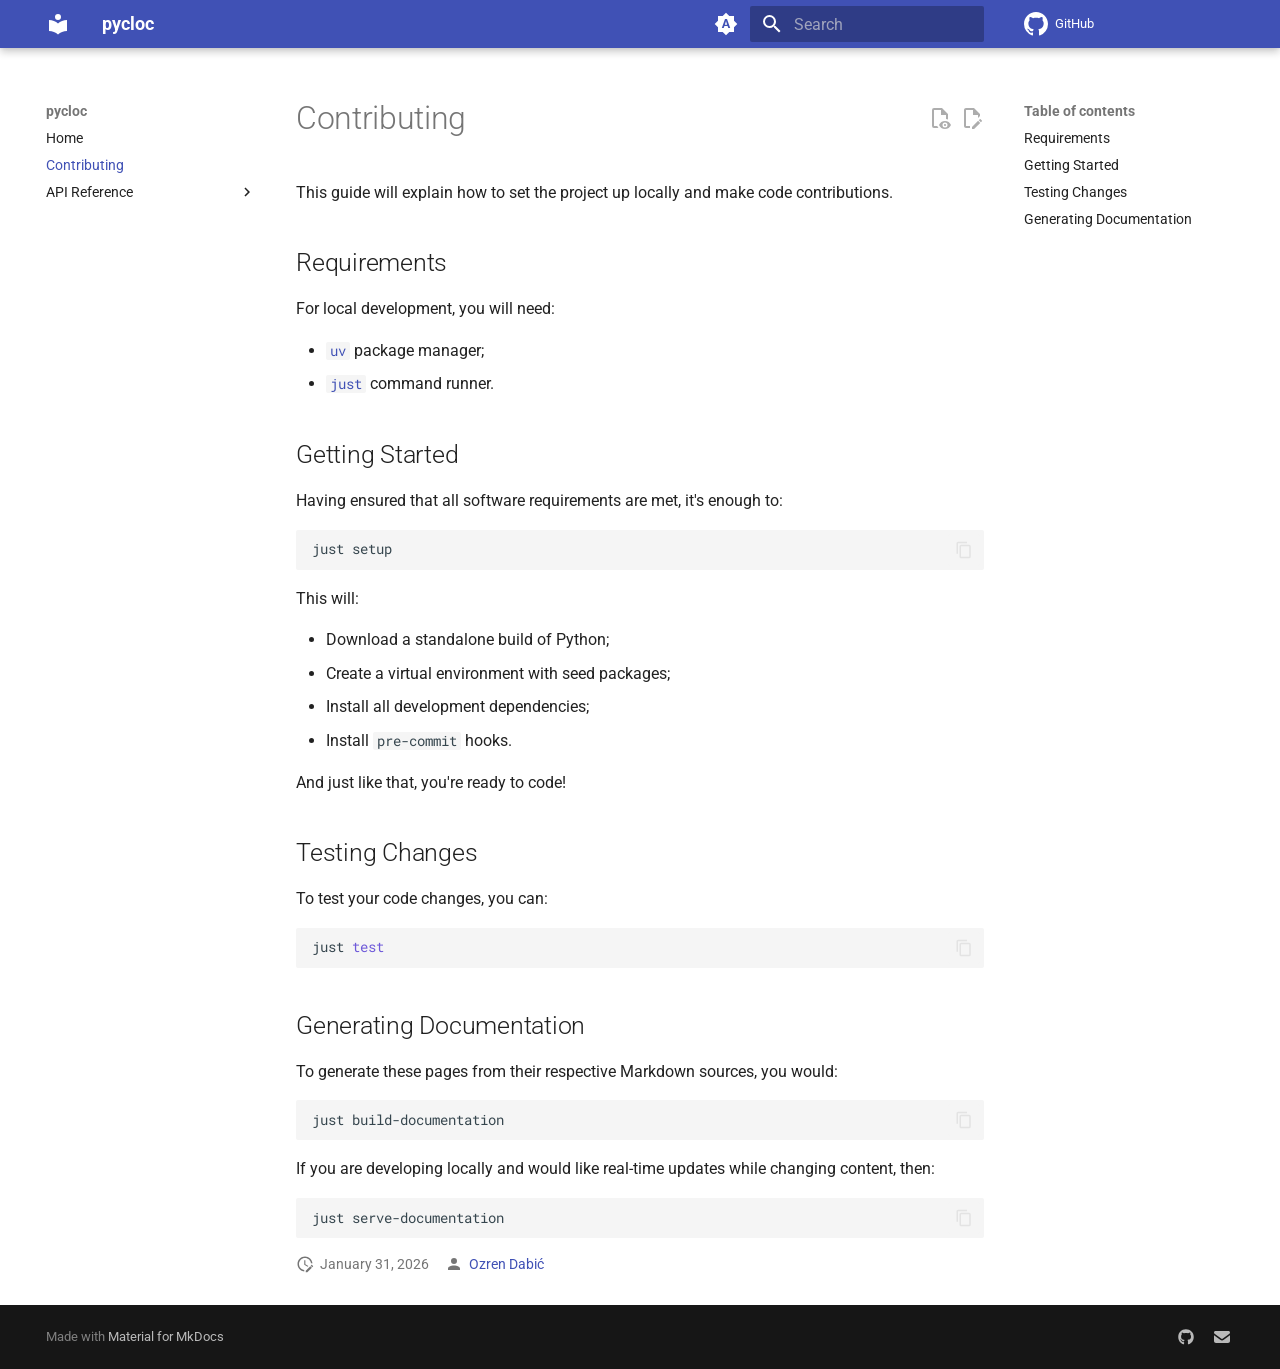
==== commit 65a5857d: "Deployed f626677 with MkDocs version: 1.6.1" ====
--- a/contributing/index.html
+++ b/contributing/index.html
@@ -2,4 +2,4 @@
 </span></code></pre></div> <p>This will:</p> <ul> <li>Download a standalone build of Python;</li> <li>Create a virtual environment with seed packages;</li> <li>Install all development dependencies;</li> <li>Install <code>pre-commit</code> hooks.</li> </ul> <p>And just like that, you're ready to code!</p> <h2 id=testing-changes>Testing Changes<a class=headerlink href=#testing-changes title="Permanent link">#</a></h2> <p>To test your code changes, you can:</p> <div class="language-shell highlight"><pre><span></span><code><span id=__span-1-1><a id=__codelineno-1-1 name=__codelineno-1-1 href=#__codelineno-1-1></a>just<span class=w> </span><span class=nb>test</span>
 </span></code></pre></div> <h2 id=generating-documentation>Generating Documentation<a class=headerlink href=#generating-documentation title="Permanent link">#</a></h2> <p>To generate these pages from their respective Markdown sources, you would:</p> <div class="language-shell highlight"><pre><span></span><code><span id=__span-2-1><a id=__codelineno-2-1 name=__codelineno-2-1 href=#__codelineno-2-1></a>just<span class=w> </span>build-documentation
 </span></code></pre></div> <p>If you are developing locally and would like real-time updates while changing content, then:</p> <div class="language-shell highlight"><pre><span></span><code><span id=__span-3-1><a id=__codelineno-3-1 name=__codelineno-3-1 href=#__codelineno-3-1></a>just<span class=w> </span>serve-documentation
-</span></code></pre></div> <aside class=md-source-file> <span class=md-source-file__fact> <span class=md-icon title="Last update"> <svg xmlns=http://www.w3.org/2000/svg viewbox="0 0 24 24"><path d="M21 13.1c-.1 0-.3.1-.4.2l-1 1 2.1 2.1 1-1c.2-.2.2-.6 0-.8l-1.3-1.3c-.1-.1-.2-.2-.4-.2m-1.9 1.8-6.1 6V23h2.1l6.1-6.1zM12.5 7v5.2l4 2.4-1 1L11 13V7zM11 21.9c-5.1-.5-9-4.8-9-9.9C2 6.5 6.5 2 12 2c5.3 0 9.6 4.1 10 9.3-.3-.1-.6-.2-1-.2s-.7.1-1 .2C19.6 7.2 16.2 4 12 4c-4.4 0-8 3.6-8 8 0 4.1 3.1 7.5 7.1 7.9l-.1.2z"/></svg> </span> <span class="git-revision-date-localized-plugin git-revision-date-localized-plugin-date" title="January 17, 2026 17:20:25 UTC">January 17, 2026</span> </span> <span class=md-source-file__fact> <span class=md-icon title=Contributors> <svg xmlns=http://www.w3.org/2000/svg viewbox="0 0 24 24"><path d="M12 4a4 4 0 0 1 4 4 4 4 0 0 1-4 4 4 4 0 0 1-4-4 4 4 0 0 1 4-4m0 10c4.42 0 8 1.79 8 4v2H4v-2c0-2.21 3.58-4 8-4"/></svg> </span> <nav> <a href=mailto:stefanocamp187@gmail.com>StefanoStone</a> </nav> </span> </aside> </article> </div> <script>var target=document.getElementById(location.hash.slice(1));target&&target.name&&(target.checked=target.name.startsWith("__tabbed_"))</script> </div> </main> <footer class=md-footer> <div class="md-footer-meta md-typeset"> <div class="md-footer-meta__inner md-grid"> <div class=md-copyright> Made with <a href=https://squidfunk.github.io/mkdocs-material/ target=_blank rel=noopener> Material for MkDocs </a> </div> <div class=md-social> <a href=https://github.com/PyCLOC target=_blank rel=noopener title="CLOC GitHub Organisation" class=md-social__link> <svg xmlns=http://www.w3.org/2000/svg viewbox="0 0 512 512"><!-- Font Awesome Free 7.1.0 by @fontawesome - https://fontawesome.com License - https://fontawesome.com/license/free (Icons: CC BY 4.0, Fonts: SIL OFL 1.1, Code: MIT License) Copyright 2025 Fonticons, Inc.--><path d="M173.9 397.4c0 2-2.3 3.6-5.2 3.6-3.3.3-5.6-1.3-5.6-3.6 0-2 2.3-3.6 5.2-3.6 3-.3 5.6 1.3 5.6 3.6m-31.1-4.5c-.7 2 1.3 4.3 4.3 4.9 2.6 1 5.6 0 6.2-2s-1.3-4.3-4.3-5.2c-2.6-.7-5.5.3-6.2 2.3m44.2-1.7c-2.9.7-4.9 2.6-4.6 4.9.3 2 2.9 3.3 5.9 2.6 2.9-.7 4.9-2.6 4.6-4.6-.3-1.9-3-3.2-5.9-2.9M252.8 8C114.1 8 8 113.3 8 252c0 110.9 69.8 205.8 169.5 239.2 12.8 2.3 17.3-5.6 17.3-12.1 0-6.2-.3-40.4-.3-61.4 0 0-70 15-84.7-29.8 0 0-11.4-29.1-27.8-36.6 0 0-22.9-15.7 1.6-15.4 0 0 24.9 2 38.6 25.8 21.9 38.6 58.6 27.5 72.9 20.9 2.3-16 8.8-27.1 16-33.7-55.9-6.2-112.3-14.3-112.3-110.5 0-27.5 7.6-41.3 23.6-58.9-2.6-6.5-11.1-33.3 2.6-67.9 20.9-6.5 69 27 69 27 20-5.6 41.5-8.5 62.8-8.5s42.8 2.9 62.8 8.5c0 0 48.1-33.6 69-27 13.7 34.7 5.2 61.4 2.6 67.9 16 17.7 25.8 31.5 25.8 58.9 0 96.5-58.9 104.2-114.8 110.5 9.2 7.9 17 22.9 17 46.4 0 33.7-.3 75.4-.3 83.6 0 6.5 4.6 14.4 17.3 12.1C436.2 457.8 504 362.9 504 252 504 113.3 391.5 8 252.8 8M105.2 352.9c-1.3 1-1 3.3.7 5.2 1.6 1.6 3.9 2.3 5.2 1 1.3-1 1-3.3-.7-5.2-1.6-1.6-3.9-2.3-5.2-1m-10.8-8.1c-.7 1.3.3 2.9 2.3 3.9 1.6 1 3.6.7 4.3-.7.7-1.3-.3-2.9-2.3-3.9-2-.6-3.6-.3-4.3.7m32.4 35.6c-1.6 1.3-1 4.3 1.3 6.2 2.3 2.3 5.2 2.6 6.5 1 1.3-1.3.7-4.3-1.3-6.2-2.2-2.3-5.2-2.6-6.5-1m-11.4-14.7c-1.6 1-1.6 3.6 0 5.9s4.3 3.3 5.6 2.3c1.6-1.3 1.6-3.9 0-6.2-1.4-2.3-4-3.3-5.6-2"/></svg> </a> <a href=mailto:pycloc.maintainers@gmail.com target=_blank rel=noopener title="Email the team" class=md-social__link> <svg xmlns=http://www.w3.org/2000/svg viewbox="0 0 512 512"><!-- Font Awesome Free 7.1.0 by @fontawesome - https://fontawesome.com License - https://fontawesome.com/license/free (Icons: CC BY 4.0, Fonts: SIL OFL 1.1, Code: MIT License) Copyright 2025 Fonticons, Inc.--><path d="M48 64C21.5 64 0 85.5 0 112c0 15.1 7.1 29.3 19.2 38.4l208 156a48 48 0 0 0 57.6 0l208-156c12.1-9.1 19.2-23.3 19.2-38.4 0-26.5-21.5-48-48-48zM0 196v188c0 35.3 28.7 64 64 64h384c35.3 0 64-28.7 64-64V196L313.6 344.8c-34.1 25.6-81.1 25.6-115.2 0z"/></svg> </a> </div> </div> </div> </footer> </div> <div class=md-dialog data-md-component=dialog> <div class="md-dialog__inner md-typeset"></div> </div> <script id=__config type=application/json>{"annotate": null, "base": "..", "features": ["content.action.edit", "content.action.view", "content.code.annotate", "content.code.copy"], "search": "../assets/javascripts/workers/search.7a47a382.min.js", "tags": null, "translations": {"clipboard.copied": "Copied to clipboard", "clipboard.copy": "Copy to clipboard", "search.result.more.one": "1 more on this page", "search.result.more.other": "# more on this page", "search.result.none": "No matching documents", "search.result.one": "1 matching document", "search.result.other": "# matching documents", "search.result.placeholder": "Type to start searching", "search.result.term.missing": "Missing", "select.version": "Select version"}, "version": null}</script> <script src=../assets/javascripts/bundle.e71a0d61.min.js></script> <script src=../js/open_in_new_tab.js></script> </body> </html>+</span></code></pre></div> <aside class=md-source-file> <span class=md-source-file__fact> <span class=md-icon title="Last update"> <svg xmlns=http://www.w3.org/2000/svg viewbox="0 0 24 24"><path d="M21 13.1c-.1 0-.3.1-.4.2l-1 1 2.1 2.1 1-1c.2-.2.2-.6 0-.8l-1.3-1.3c-.1-.1-.2-.2-.4-.2m-1.9 1.8-6.1 6V23h2.1l6.1-6.1zM12.5 7v5.2l4 2.4-1 1L11 13V7zM11 21.9c-5.1-.5-9-4.8-9-9.9C2 6.5 6.5 2 12 2c5.3 0 9.6 4.1 10 9.3-.3-.1-.6-.2-1-.2s-.7.1-1 .2C19.6 7.2 16.2 4 12 4c-4.4 0-8 3.6-8 8 0 4.1 3.1 7.5 7.1 7.9l-.1.2z"/></svg> </span> <span class="git-revision-date-localized-plugin git-revision-date-localized-plugin-date" title="January 31, 2026 17:32:42 UTC">January 31, 2026</span> </span> <span class=md-source-file__fact> <span class=md-icon title=Contributors> <svg xmlns=http://www.w3.org/2000/svg viewbox="0 0 24 24"><path d="M12 4a4 4 0 0 1 4 4 4 4 0 0 1-4 4 4 4 0 0 1-4-4 4 4 0 0 1 4-4m0 10c4.42 0 8 1.79 8 4v2H4v-2c0-2.21 3.58-4 8-4"/></svg> </span> <nav> <a href=mailto:dabic.ozren@gmail.com>Ozren Dabić</a> </nav> </span> </aside> </article> </div> <script>var target=document.getElementById(location.hash.slice(1));target&&target.name&&(target.checked=target.name.startsWith("__tabbed_"))</script> </div> </main> <footer class=md-footer> <div class="md-footer-meta md-typeset"> <div class="md-footer-meta__inner md-grid"> <div class=md-copyright> Made with <a href=https://squidfunk.github.io/mkdocs-material/ target=_blank rel=noopener> Material for MkDocs </a> </div> <div class=md-social> <a href=https://github.com/PyCLOC target=_blank rel=noopener title="CLOC GitHub Organisation" class=md-social__link> <svg xmlns=http://www.w3.org/2000/svg viewbox="0 0 512 512"><!-- Font Awesome Free 7.1.0 by @fontawesome - https://fontawesome.com License - https://fontawesome.com/license/free (Icons: CC BY 4.0, Fonts: SIL OFL 1.1, Code: MIT License) Copyright 2025 Fonticons, Inc.--><path d="M173.9 397.4c0 2-2.3 3.6-5.2 3.6-3.3.3-5.6-1.3-5.6-3.6 0-2 2.3-3.6 5.2-3.6 3-.3 5.6 1.3 5.6 3.6m-31.1-4.5c-.7 2 1.3 4.3 4.3 4.9 2.6 1 5.6 0 6.2-2s-1.3-4.3-4.3-5.2c-2.6-.7-5.5.3-6.2 2.3m44.2-1.7c-2.9.7-4.9 2.6-4.6 4.9.3 2 2.9 3.3 5.9 2.6 2.9-.7 4.9-2.6 4.6-4.6-.3-1.9-3-3.2-5.9-2.9M252.8 8C114.1 8 8 113.3 8 252c0 110.9 69.8 205.8 169.5 239.2 12.8 2.3 17.3-5.6 17.3-12.1 0-6.2-.3-40.4-.3-61.4 0 0-70 15-84.7-29.8 0 0-11.4-29.1-27.8-36.6 0 0-22.9-15.7 1.6-15.4 0 0 24.9 2 38.6 25.8 21.9 38.6 58.6 27.5 72.9 20.9 2.3-16 8.8-27.1 16-33.7-55.9-6.2-112.3-14.3-112.3-110.5 0-27.5 7.6-41.3 23.6-58.9-2.6-6.5-11.1-33.3 2.6-67.9 20.9-6.5 69 27 69 27 20-5.6 41.5-8.5 62.8-8.5s42.8 2.9 62.8 8.5c0 0 48.1-33.6 69-27 13.7 34.7 5.2 61.4 2.6 67.9 16 17.7 25.8 31.5 25.8 58.9 0 96.5-58.9 104.2-114.8 110.5 9.2 7.9 17 22.9 17 46.4 0 33.7-.3 75.4-.3 83.6 0 6.5 4.6 14.4 17.3 12.1C436.2 457.8 504 362.9 504 252 504 113.3 391.5 8 252.8 8M105.2 352.9c-1.3 1-1 3.3.7 5.2 1.6 1.6 3.9 2.3 5.2 1 1.3-1 1-3.3-.7-5.2-1.6-1.6-3.9-2.3-5.2-1m-10.8-8.1c-.7 1.3.3 2.9 2.3 3.9 1.6 1 3.6.7 4.3-.7.7-1.3-.3-2.9-2.3-3.9-2-.6-3.6-.3-4.3.7m32.4 35.6c-1.6 1.3-1 4.3 1.3 6.2 2.3 2.3 5.2 2.6 6.5 1 1.3-1.3.7-4.3-1.3-6.2-2.2-2.3-5.2-2.6-6.5-1m-11.4-14.7c-1.6 1-1.6 3.6 0 5.9s4.3 3.3 5.6 2.3c1.6-1.3 1.6-3.9 0-6.2-1.4-2.3-4-3.3-5.6-2"/></svg> </a> <a href=mailto:pycloc.maintainers@gmail.com target=_blank rel=noopener title="Email the team" class=md-social__link> <svg xmlns=http://www.w3.org/2000/svg viewbox="0 0 512 512"><!-- Font Awesome Free 7.1.0 by @fontawesome - https://fontawesome.com License - https://fontawesome.com/license/free (Icons: CC BY 4.0, Fonts: SIL OFL 1.1, Code: MIT License) Copyright 2025 Fonticons, Inc.--><path d="M48 64C21.5 64 0 85.5 0 112c0 15.1 7.1 29.3 19.2 38.4l208 156a48 48 0 0 0 57.6 0l208-156c12.1-9.1 19.2-23.3 19.2-38.4 0-26.5-21.5-48-48-48zM0 196v188c0 35.3 28.7 64 64 64h384c35.3 0 64-28.7 64-64V196L313.6 344.8c-34.1 25.6-81.1 25.6-115.2 0z"/></svg> </a> </div> </div> </div> </footer> </div> <div class=md-dialog data-md-component=dialog> <div class="md-dialog__inner md-typeset"></div> </div> <script id=__config type=application/json>{"annotate": null, "base": "..", "features": ["content.action.edit", "content.action.view", "content.code.annotate", "content.code.copy"], "search": "../assets/javascripts/workers/search.7a47a382.min.js", "tags": null, "translations": {"clipboard.copied": "Copied to clipboard", "clipboard.copy": "Copy to clipboard", "search.result.more.one": "1 more on this page", "search.result.more.other": "# more on this page", "search.result.none": "No matching documents", "search.result.one": "1 matching document", "search.result.other": "# matching documents", "search.result.placeholder": "Type to start searching", "search.result.term.missing": "Missing", "select.version": "Select version"}, "version": null}</script> <script src=../assets/javascripts/bundle.e71a0d61.min.js></script> <script src=../js/open_in_new_tab.js></script> </body> </html>
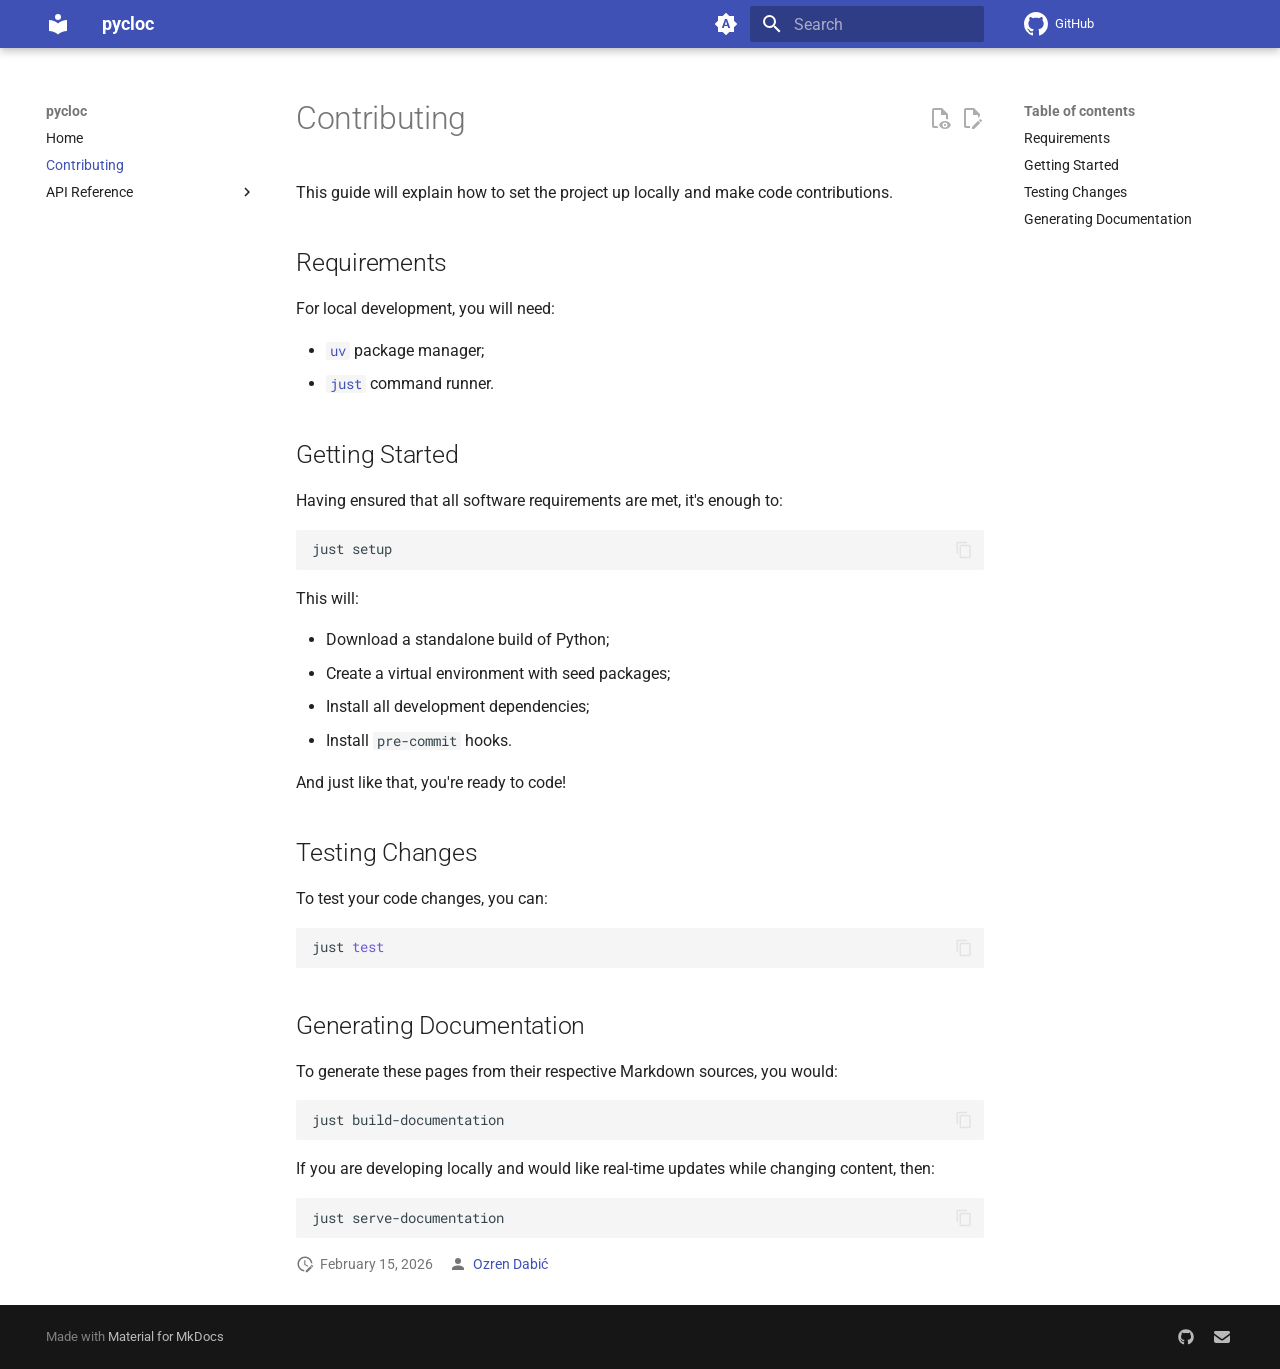
==== commit 0fd0e885: "Deployed ffd8fdd with MkDocs version: 1.6.1" ====
--- a/contributing/index.html
+++ b/contributing/index.html
@@ -1,5 +1,5 @@
-<!doctype html><html lang=en class=no-js> <head><meta charset=utf-8><meta name=viewport content="width=device-width,initial-scale=1"><meta name=description content="Python wrapper for the cloc CLI tool"><meta name=author content="Ozren Dabić"><link href=https://pycloc.github.io/pycloc/contributing/ rel=canonical><link rel=prev href=..><link href=../api/pycloc/command/ rel=next><link rel=icon href=../assets/images/pycloc.ico><meta name=generator content="mkdocs-1.6.1, mkdocs-material-9.7.0"><title>Contributing - pycloc</title><link rel=stylesheet href=../assets/stylesheets/main.618322db.min.css><link rel=stylesheet href=../assets/stylesheets/palette.ab4e12ef.min.css><link rel=preconnect href=https://fonts.gstatic.com crossorigin><link rel=stylesheet href="https://fonts.googleapis.com/css?family=Roboto:300,300i,400,400i,700,700i%7CRoboto+Mono:400,400i,700,700i&display=fallback"><style>:root{--md-text-font:"Roboto";--md-code-font:"Roboto Mono"}</style><link rel=stylesheet href=../assets/_mkdocstrings.css><link rel=stylesheet href=../css/style.css><script>__md_scope=new URL("..",location),__md_hash=e=>[...e].reduce(((e,_)=>(e<<5)-e+_.charCodeAt(0)),0),__md_get=(e,_=localStorage,t=__md_scope)=>JSON.parse(_.getItem(t.pathname+"."+e)),__md_set=(e,_,t=localStorage,a=__md_scope)=>{try{t.setItem(a.pathname+"."+e,JSON.stringify(_))}catch(e){}}</script></head> <body dir=ltr data-md-color-scheme=default data-md-color-primary=indigo data-md-color-accent=indigo> <input class=md-toggle data-md-toggle=drawer type=checkbox id=__drawer autocomplete=off> <input class=md-toggle data-md-toggle=search type=checkbox id=__search autocomplete=off> <label class=md-overlay for=__drawer></label> <div data-md-component=skip> <a href=#contributing class=md-skip> Skip to content </a> </div> <div data-md-component=announce> </div> <header class="md-header md-header--shadow" data-md-component=header> <nav class="md-header__inner md-grid" aria-label=Header> <a href=.. title=pycloc class="md-header__button md-logo" aria-label=pycloc data-md-component=logo> <svg xmlns=http://www.w3.org/2000/svg viewbox="0 0 24 24"><path d="M12 8a3 3 0 0 0 3-3 3 3 0 0 0-3-3 3 3 0 0 0-3 3 3 3 0 0 0 3 3m0 3.54C9.64 9.35 6.5 8 3 8v11c3.5 0 6.64 1.35 9 3.54 2.36-2.19 5.5-3.54 9-3.54V8c-3.5 0-6.64 1.35-9 3.54"/></svg> </a> <label class="md-header__button md-icon" for=__drawer> <svg xmlns=http://www.w3.org/2000/svg viewbox="0 0 24 24"><path d="M3 6h18v2H3zm0 5h18v2H3zm0 5h18v2H3z"/></svg> </label> <div class=md-header__title data-md-component=header-title> <div class=md-header__ellipsis> <div class=md-header__topic> <span class=md-ellipsis> pycloc </span> </div> <div class=md-header__topic data-md-component=header-topic> <span class=md-ellipsis> Contributing </span> </div> </div> </div> <form class=md-header__option data-md-component=palette> <input class=md-option data-md-color-media=(prefers-color-scheme) data-md-color-scheme=default data-md-color-primary=indigo data-md-color-accent=indigo aria-label="Switch to light mode" type=radio name=__palette id=__palette_0> <label class="md-header__button md-icon" title="Switch to light mode" for=__palette_1 hidden> <svg xmlns=http://www.w3.org/2000/svg viewbox="0 0 24 24"><path d="m14.3 16-.7-2h-3.2l-.7 2H7.8L11 7h2l3.2 9zM20 8.69V4h-4.69L12 .69 8.69 4H4v4.69L.69 12 4 15.31V20h4.69L12 23.31 15.31 20H20v-4.69L23.31 12zm-9.15 3.96h2.3L12 9z"/></svg> </label> <input class=md-option data-md-color-media="(prefers-color-scheme: light)" data-md-color-scheme=default data-md-color-primary=indigo data-md-color-accent=indigo aria-label="Switch to dark mode" type=radio name=__palette id=__palette_1> <label class="md-header__button md-icon" title="Switch to dark mode" for=__palette_2 hidden> <svg xmlns=http://www.w3.org/2000/svg viewbox="0 0 24 24"><path d="M12 8a4 4 0 0 0-4 4 4 4 0 0 0 4 4 4 4 0 0 0 4-4 4 4 0 0 0-4-4m0 10a6 6 0 0 1-6-6 6 6 0 0 1 6-6 6 6 0 0 1 6 6 6 6 0 0 1-6 6m8-9.31V4h-4.69L12 .69 8.69 4H4v4.69L.69 12 4 15.31V20h4.69L12 23.31 15.31 20H20v-4.69L23.31 12z"/></svg> </label> <input class=md-option data-md-color-media="(prefers-color-scheme: dark)" data-md-color-scheme=slate data-md-color-primary=indigo data-md-color-accent=indigo aria-label="Switch to system preference" type=radio name=__palette id=__palette_2> <label class="md-header__button md-icon" title="Switch to system preference" for=__palette_0 hidden> <svg xmlns=http://www.w3.org/2000/svg viewbox="0 0 24 24"><path d="M12 18c-.89 0-1.74-.2-2.5-.55C11.56 16.5 13 14.42 13 12s-1.44-4.5-3.5-5.45C10.26 6.2 11.11 6 12 6a6 6 0 0 1 6 6 6 6 0 0 1-6 6m8-9.31V4h-4.69L12 .69 8.69 4H4v4.69L.69 12 4 15.31V20h4.69L12 23.31 15.31 20H20v-4.69L23.31 12z"/></svg> </label> </form> <script>var palette=__md_get("__palette");if(palette&&palette.color){if("(prefers-color-scheme)"===palette.color.media){var media=matchMedia("(prefers-color-scheme: light)"),input=document.querySelector(media.matches?"[data-md-color-media='(prefers-color-scheme: light)']":"[data-md-color-media='(prefers-color-scheme: dark)']");palette.color.media=input.getAttribute("data-md-color-media"),palette.color.scheme=input.getAttribute("data-md-color-scheme"),palette.color.primary=input.getAttribute("data-md-color-primary"),palette.color.accent=input.getAttribute("data-md-color-accent")}for(var[key,value]of Object.entries(palette.color))document.body.setAttribute("data-md-color-"+key,value)}</script> <label class="md-header__button md-icon" for=__search> <svg xmlns=http://www.w3.org/2000/svg viewbox="0 0 24 24"><path d="M9.5 3A6.5 6.5 0 0 1 16 9.5c0 1.61-.59 3.09-1.56 4.23l.27.27h.79l5 5-1.5 1.5-5-5v-.79l-.27-.27A6.52 6.52 0 0 1 9.5 16 6.5 6.5 0 0 1 3 9.5 6.5 6.5 0 0 1 9.5 3m0 2C7 5 5 7 5 9.5S7 14 9.5 14 14 12 14 9.5 12 5 9.5 5"/></svg> </label> <div class=md-search data-md-component=search role=dialog> <label class=md-search__overlay for=__search></label> <div class=md-search__inner role=search> <form class=md-search__form name=search> <input type=text class=md-search__input name=query aria-label=Search placeholder=Search autocapitalize=off autocorrect=off autocomplete=off spellcheck=false data-md-component=search-query required> <label class="md-search__icon md-icon" for=__search> <svg xmlns=http://www.w3.org/2000/svg viewbox="0 0 24 24"><path d="M9.5 3A6.5 6.5 0 0 1 16 9.5c0 1.61-.59 3.09-1.56 4.23l.27.27h.79l5 5-1.5 1.5-5-5v-.79l-.27-.27A6.52 6.52 0 0 1 9.5 16 6.5 6.5 0 0 1 3 9.5 6.5 6.5 0 0 1 9.5 3m0 2C7 5 5 7 5 9.5S7 14 9.5 14 14 12 14 9.5 12 5 9.5 5"/></svg> <svg xmlns=http://www.w3.org/2000/svg viewbox="0 0 24 24"><path d="M20 11v2H8l5.5 5.5-1.42 1.42L4.16 12l7.92-7.92L13.5 5.5 8 11z"/></svg> </label> <nav class=md-search__options aria-label=Search> <button type=reset class="md-search__icon md-icon" title=Clear aria-label=Clear tabindex=-1> <svg xmlns=http://www.w3.org/2000/svg viewbox="0 0 24 24"><path d="M19 6.41 17.59 5 12 10.59 6.41 5 5 6.41 10.59 12 5 17.59 6.41 19 12 13.41 17.59 19 19 17.59 13.41 12z"/></svg> </button> </nav> </form> <div class=md-search__output> <div class=md-search__scrollwrap tabindex=0 data-md-scrollfix> <div class=md-search-result data-md-component=search-result> <div class=md-search-result__meta> Initializing search </div> <ol class=md-search-result__list role=presentation></ol> </div> </div> </div> </div> </div> <div class=md-header__source> <a href=https://github.com/pycloc/pycloc title="Go to repository" class=md-source data-md-component=source> <div class="md-source__icon md-icon"> <svg xmlns=http://www.w3.org/2000/svg viewbox="0 0 16 16"><path d="M8 0c4.42 0 8 3.58 8 8a8.01 8.01 0 0 1-5.45 7.59c-.4.08-.55-.17-.55-.38 0-.27.01-1.13.01-2.2 0-.75-.25-1.23-.54-1.48 1.78-.2 3.65-.88 3.65-3.95 0-.88-.31-1.59-.82-2.15.08-.2.36-1.02-.08-2.12 0 0-.67-.22-2.2.82-.64-.18-1.32-.27-2-.27s-1.36.09-2 .27c-1.53-1.03-2.2-.82-2.2-.82-.44 1.1-.16 1.92-.08 2.12-.51.56-.82 1.28-.82 2.15 0 3.06 1.86 3.75 3.64 3.95-.23.2-.44.55-.51 1.07-.46.21-1.61.55-2.33-.66-.15-.24-.6-.83-1.23-.82-.67.01-.27.38.01.53.34.19.73.9.82 1.13.16.45.68 1.31 2.69.94 0 .67.01 1.3.01 1.49 0 .21-.15.45-.55.38A7.995 7.995 0 0 1 0 8c0-4.42 3.58-8 8-8"/></svg> </div> <div class=md-source__repository> GitHub </div> </a> </div> </nav> </header> <div class=md-container data-md-component=container> <main class=md-main data-md-component=main> <div class="md-main__inner md-grid"> <div class="md-sidebar md-sidebar--primary" data-md-component=sidebar data-md-type=navigation> <div class=md-sidebar__scrollwrap> <div class=md-sidebar__inner> <nav class="md-nav md-nav--primary" aria-label=Navigation data-md-level=0> <label class=md-nav__title for=__drawer> <a href=.. title=pycloc class="md-nav__button md-logo" aria-label=pycloc data-md-component=logo> <svg xmlns=http://www.w3.org/2000/svg viewbox="0 0 24 24"><path d="M12 8a3 3 0 0 0 3-3 3 3 0 0 0-3-3 3 3 0 0 0-3 3 3 3 0 0 0 3 3m0 3.54C9.64 9.35 6.5 8 3 8v11c3.5 0 6.64 1.35 9 3.54 2.36-2.19 5.5-3.54 9-3.54V8c-3.5 0-6.64 1.35-9 3.54"/></svg> </a> pycloc </label> <div class=md-nav__source> <a href=https://github.com/pycloc/pycloc title="Go to repository" class=md-source data-md-component=source> <div class="md-source__icon md-icon"> <svg xmlns=http://www.w3.org/2000/svg viewbox="0 0 16 16"><path d="M8 0c4.42 0 8 3.58 8 8a8.01 8.01 0 0 1-5.45 7.59c-.4.08-.55-.17-.55-.38 0-.27.01-1.13.01-2.2 0-.75-.25-1.23-.54-1.48 1.78-.2 3.65-.88 3.65-3.95 0-.88-.31-1.59-.82-2.15.08-.2.36-1.02-.08-2.12 0 0-.67-.22-2.2.82-.64-.18-1.32-.27-2-.27s-1.36.09-2 .27c-1.53-1.03-2.2-.82-2.2-.82-.44 1.1-.16 1.92-.08 2.12-.51.56-.82 1.28-.82 2.15 0 3.06 1.86 3.75 3.64 3.95-.23.2-.44.55-.51 1.07-.46.21-1.61.55-2.33-.66-.15-.24-.6-.83-1.23-.82-.67.01-.27.38.01.53.34.19.73.9.82 1.13.16.45.68 1.31 2.69.94 0 .67.01 1.3.01 1.49 0 .21-.15.45-.55.38A7.995 7.995 0 0 1 0 8c0-4.42 3.58-8 8-8"/></svg> </div> <div class=md-source__repository> GitHub </div> </a> </div> <ul class=md-nav__list data-md-scrollfix> <li class=md-nav__item> <a href=.. class=md-nav__link> <span class=md-ellipsis> Home </span> </a> </li> <li class="md-nav__item md-nav__item--active"> <input class="md-nav__toggle md-toggle" type=checkbox id=__toc> <label class="md-nav__link md-nav__link--active" for=__toc> <span class=md-ellipsis> Contributing </span> <span class="md-nav__icon md-icon"></span> </label> <a href=./ class="md-nav__link md-nav__link--active"> <span class=md-ellipsis> Contributing </span> </a> <nav class="md-nav md-nav--secondary" aria-label="Table of contents"> <label class=md-nav__title for=__toc> <span class="md-nav__icon md-icon"></span> Table of contents </label> <ul class=md-nav__list data-md-component=toc data-md-scrollfix> <li class=md-nav__item> <a href=#requirements class=md-nav__link> <span class=md-ellipsis> Requirements </span> </a> </li> <li class=md-nav__item> <a href=#getting-started class=md-nav__link> <span class=md-ellipsis> Getting Started </span> </a> </li> <li class=md-nav__item> <a href=#testing-changes class=md-nav__link> <span class=md-ellipsis> Testing Changes </span> </a> </li> <li class=md-nav__item> <a href=#generating-documentation class=md-nav__link> <span class=md-ellipsis> Generating Documentation </span> </a> </li> </ul> </nav> </li> <li class="md-nav__item md-nav__item--nested"> <input class="md-nav__toggle md-toggle " type=checkbox id=__nav_3> <label class=md-nav__link for=__nav_3 id=__nav_3_label tabindex=0> <span class=md-ellipsis> API Reference </span> <span class="md-nav__icon md-icon"></span> </label> <nav class=md-nav data-md-level=1 aria-labelledby=__nav_3_label aria-expanded=false> <label class=md-nav__title for=__nav_3> <span class="md-nav__icon md-icon"></span> API Reference </label> <ul class=md-nav__list data-md-scrollfix> <li class="md-nav__item md-nav__item--nested"> <input class="md-nav__toggle md-toggle " type=checkbox id=__nav_3_1> <label class=md-nav__link for=__nav_3_1 id=__nav_3_1_label tabindex=0> <span class=md-ellipsis> pycloc </span> <span class="md-nav__icon md-icon"></span> </label> <nav class=md-nav data-md-level=2 aria-labelledby=__nav_3_1_label aria-expanded=false> <label class=md-nav__title for=__nav_3_1> <span class="md-nav__icon md-icon"></span> pycloc </label> <ul class=md-nav__list data-md-scrollfix> <li class=md-nav__item> <a href=../api/pycloc/command/ class=md-nav__link> <span class=md-ellipsis> command </span> </a> </li> <li class=md-nav__item> <a href=../api/pycloc/exceptions/ class=md-nav__link> <span class=md-ellipsis> exceptions </span> </a> </li> </ul> </nav> </li> </ul> </nav> </li> </ul> </nav> </div> </div> </div> <div class="md-sidebar md-sidebar--secondary" data-md-component=sidebar data-md-type=toc> <div class=md-sidebar__scrollwrap> <div class=md-sidebar__inner> <nav class="md-nav md-nav--secondary" aria-label="Table of contents"> <label class=md-nav__title for=__toc> <span class="md-nav__icon md-icon"></span> Table of contents </label> <ul class=md-nav__list data-md-component=toc data-md-scrollfix> <li class=md-nav__item> <a href=#requirements class=md-nav__link> <span class=md-ellipsis> Requirements </span> </a> </li> <li class=md-nav__item> <a href=#getting-started class=md-nav__link> <span class=md-ellipsis> Getting Started </span> </a> </li> <li class=md-nav__item> <a href=#testing-changes class=md-nav__link> <span class=md-ellipsis> Testing Changes </span> </a> </li> <li class=md-nav__item> <a href=#generating-documentation class=md-nav__link> <span class=md-ellipsis> Generating Documentation </span> </a> </li> </ul> </nav> </div> </div> </div> <div class=md-content data-md-component=content> <article class="md-content__inner md-typeset"> <a href=https://github.com/pycloc/pycloc/blob/main/docs/contributing.md title="Edit this page" class="md-content__button md-icon" rel=edit> <svg xmlns=http://www.w3.org/2000/svg viewbox="0 0 24 24"><path d="M10 20H6V4h7v5h5v3.1l2-2V8l-6-6H6c-1.1 0-2 .9-2 2v16c0 1.1.9 2 2 2h4zm10.2-7c.1 0 .3.1.4.2l1.3 1.3c.2.2.2.6 0 .8l-1 1-2.1-2.1 1-1c.1-.1.2-.2.4-.2m0 3.9L14.1 23H12v-2.1l6.1-6.1z"/></svg> </a> <a href=https://github.com/pycloc/pycloc/raw/main/docs/contributing.md title="View source of this page" class="md-content__button md-icon"> <svg xmlns=http://www.w3.org/2000/svg viewbox="0 0 24 24"><path d="M17 18c.56 0 1 .44 1 1s-.44 1-1 1-1-.44-1-1 .44-1 1-1m0-3c-2.73 0-5.06 1.66-6 4 .94 2.34 3.27 4 6 4s5.06-1.66 6-4c-.94-2.34-3.27-4-6-4m0 6.5a2.5 2.5 0 0 1-2.5-2.5 2.5 2.5 0 0 1 2.5-2.5 2.5 2.5 0 0 1 2.5 2.5 2.5 2.5 0 0 1-2.5 2.5M9.27 20H6V4h7v5h5v4.07c.7.08 1.36.25 2 .49V8l-6-6H6a2 2 0 0 0-2 2v16a2 2 0 0 0 2 2h4.5a8.2 8.2 0 0 1-1.23-2"/></svg> </a> <h1 id=contributing>Contributing<a class=headerlink href=#contributing title="Permanent link">#</a></h1> <p>This guide will explain how to set the project up locally and make code contributions.</p> <h2 id=requirements>Requirements<a class=headerlink href=#requirements title="Permanent link">#</a></h2> <p>For local development, you will need:</p> <ul> <li><a href=https://github.com/astral-sh/uv><code>uv</code></a> package manager;</li> <li><a href=https://github.com/casey/just><code>just</code></a> command runner.</li> </ul> <h2 id=getting-started>Getting Started<a class=headerlink href=#getting-started title="Permanent link">#</a></h2> <p>Having ensured that all software requirements are met, it's enough to:</p> <div class="language-shell highlight"><pre><span></span><code><span id=__span-0-1><a id=__codelineno-0-1 name=__codelineno-0-1 href=#__codelineno-0-1></a>just<span class=w> </span>setup
+<!doctype html><html lang=en class=no-js> <head><meta charset=utf-8><meta name=viewport content="width=device-width,initial-scale=1"><meta name=description content="Python wrapper for the cloc CLI tool"><meta name=author content="Ozren Dabić"><link href=https://pycloc.github.io/pycloc/contributing/ rel=canonical><link rel=prev href=..><link href=../api/pycloc/command/ rel=next><link rel=icon href=../assets/images/pycloc.ico><meta name=generator content="mkdocs-1.6.1, mkdocs-material-9.7.1"><title>Contributing - pycloc</title><link rel=stylesheet href=../assets/stylesheets/main.484c7ddc.min.css><link rel=stylesheet href=../assets/stylesheets/palette.ab4e12ef.min.css><link rel=preconnect href=https://fonts.gstatic.com crossorigin><link rel=stylesheet href="https://fonts.googleapis.com/css?family=Roboto:300,300i,400,400i,700,700i%7CRoboto+Mono:400,400i,700,700i&display=fallback"><style>:root{--md-text-font:"Roboto";--md-code-font:"Roboto Mono"}</style><link rel=stylesheet href=../assets/_mkdocstrings.css><link rel=stylesheet href=../css/style.css><script>__md_scope=new URL("..",location),__md_hash=e=>[...e].reduce(((e,_)=>(e<<5)-e+_.charCodeAt(0)),0),__md_get=(e,_=localStorage,t=__md_scope)=>JSON.parse(_.getItem(t.pathname+"."+e)),__md_set=(e,_,t=localStorage,a=__md_scope)=>{try{t.setItem(a.pathname+"."+e,JSON.stringify(_))}catch(e){}}</script></head> <body dir=ltr data-md-color-scheme=default data-md-color-primary=indigo data-md-color-accent=indigo> <input class=md-toggle data-md-toggle=drawer type=checkbox id=__drawer autocomplete=off> <input class=md-toggle data-md-toggle=search type=checkbox id=__search autocomplete=off> <label class=md-overlay for=__drawer></label> <div data-md-component=skip> <a href=#contributing class=md-skip> Skip to content </a> </div> <div data-md-component=announce> </div> <header class="md-header md-header--shadow" data-md-component=header> <nav class="md-header__inner md-grid" aria-label=Header> <a href=.. title=pycloc class="md-header__button md-logo" aria-label=pycloc data-md-component=logo> <svg xmlns=http://www.w3.org/2000/svg viewbox="0 0 24 24"><path d="M12 8a3 3 0 0 0 3-3 3 3 0 0 0-3-3 3 3 0 0 0-3 3 3 3 0 0 0 3 3m0 3.54C9.64 9.35 6.5 8 3 8v11c3.5 0 6.64 1.35 9 3.54 2.36-2.19 5.5-3.54 9-3.54V8c-3.5 0-6.64 1.35-9 3.54"/></svg> </a> <label class="md-header__button md-icon" for=__drawer> <svg xmlns=http://www.w3.org/2000/svg viewbox="0 0 24 24"><path d="M3 6h18v2H3zm0 5h18v2H3zm0 5h18v2H3z"/></svg> </label> <div class=md-header__title data-md-component=header-title> <div class=md-header__ellipsis> <div class=md-header__topic> <span class=md-ellipsis> pycloc </span> </div> <div class=md-header__topic data-md-component=header-topic> <span class=md-ellipsis> Contributing </span> </div> </div> </div> <form class=md-header__option data-md-component=palette> <input class=md-option data-md-color-media=(prefers-color-scheme) data-md-color-scheme=default data-md-color-primary=indigo data-md-color-accent=indigo aria-label="Switch to light mode" type=radio name=__palette id=__palette_0> <label class="md-header__button md-icon" title="Switch to light mode" for=__palette_1 hidden> <svg xmlns=http://www.w3.org/2000/svg viewbox="0 0 24 24"><path d="m14.3 16-.7-2h-3.2l-.7 2H7.8L11 7h2l3.2 9zM20 8.69V4h-4.69L12 .69 8.69 4H4v4.69L.69 12 4 15.31V20h4.69L12 23.31 15.31 20H20v-4.69L23.31 12zm-9.15 3.96h2.3L12 9z"/></svg> </label> <input class=md-option data-md-color-media="(prefers-color-scheme: light)" data-md-color-scheme=default data-md-color-primary=indigo data-md-color-accent=indigo aria-label="Switch to dark mode" type=radio name=__palette id=__palette_1> <label class="md-header__button md-icon" title="Switch to dark mode" for=__palette_2 hidden> <svg xmlns=http://www.w3.org/2000/svg viewbox="0 0 24 24"><path d="M12 8a4 4 0 0 0-4 4 4 4 0 0 0 4 4 4 4 0 0 0 4-4 4 4 0 0 0-4-4m0 10a6 6 0 0 1-6-6 6 6 0 0 1 6-6 6 6 0 0 1 6 6 6 6 0 0 1-6 6m8-9.31V4h-4.69L12 .69 8.69 4H4v4.69L.69 12 4 15.31V20h4.69L12 23.31 15.31 20H20v-4.69L23.31 12z"/></svg> </label> <input class=md-option data-md-color-media="(prefers-color-scheme: dark)" data-md-color-scheme=slate data-md-color-primary=indigo data-md-color-accent=indigo aria-label="Switch to system preference" type=radio name=__palette id=__palette_2> <label class="md-header__button md-icon" title="Switch to system preference" for=__palette_0 hidden> <svg xmlns=http://www.w3.org/2000/svg viewbox="0 0 24 24"><path d="M12 18c-.89 0-1.74-.2-2.5-.55C11.56 16.5 13 14.42 13 12s-1.44-4.5-3.5-5.45C10.26 6.2 11.11 6 12 6a6 6 0 0 1 6 6 6 6 0 0 1-6 6m8-9.31V4h-4.69L12 .69 8.69 4H4v4.69L.69 12 4 15.31V20h4.69L12 23.31 15.31 20H20v-4.69L23.31 12z"/></svg> </label> </form> <script>var palette=__md_get("__palette");if(palette&&palette.color){if("(prefers-color-scheme)"===palette.color.media){var media=matchMedia("(prefers-color-scheme: light)"),input=document.querySelector(media.matches?"[data-md-color-media='(prefers-color-scheme: light)']":"[data-md-color-media='(prefers-color-scheme: dark)']");palette.color.media=input.getAttribute("data-md-color-media"),palette.color.scheme=input.getAttribute("data-md-color-scheme"),palette.color.primary=input.getAttribute("data-md-color-primary"),palette.color.accent=input.getAttribute("data-md-color-accent")}for(var[key,value]of Object.entries(palette.color))document.body.setAttribute("data-md-color-"+key,value)}</script> <label class="md-header__button md-icon" for=__search> <svg xmlns=http://www.w3.org/2000/svg viewbox="0 0 24 24"><path d="M9.5 3A6.5 6.5 0 0 1 16 9.5c0 1.61-.59 3.09-1.56 4.23l.27.27h.79l5 5-1.5 1.5-5-5v-.79l-.27-.27A6.52 6.52 0 0 1 9.5 16 6.5 6.5 0 0 1 3 9.5 6.5 6.5 0 0 1 9.5 3m0 2C7 5 5 7 5 9.5S7 14 9.5 14 14 12 14 9.5 12 5 9.5 5"/></svg> </label> <div class=md-search data-md-component=search role=dialog> <label class=md-search__overlay for=__search></label> <div class=md-search__inner role=search> <form class=md-search__form name=search> <input type=text class=md-search__input name=query aria-label=Search placeholder=Search autocapitalize=off autocorrect=off autocomplete=off spellcheck=false data-md-component=search-query required> <label class="md-search__icon md-icon" for=__search> <svg xmlns=http://www.w3.org/2000/svg viewbox="0 0 24 24"><path d="M9.5 3A6.5 6.5 0 0 1 16 9.5c0 1.61-.59 3.09-1.56 4.23l.27.27h.79l5 5-1.5 1.5-5-5v-.79l-.27-.27A6.52 6.52 0 0 1 9.5 16 6.5 6.5 0 0 1 3 9.5 6.5 6.5 0 0 1 9.5 3m0 2C7 5 5 7 5 9.5S7 14 9.5 14 14 12 14 9.5 12 5 9.5 5"/></svg> <svg xmlns=http://www.w3.org/2000/svg viewbox="0 0 24 24"><path d="M20 11v2H8l5.5 5.5-1.42 1.42L4.16 12l7.92-7.92L13.5 5.5 8 11z"/></svg> </label> <nav class=md-search__options aria-label=Search> <button type=reset class="md-search__icon md-icon" title=Clear aria-label=Clear tabindex=-1> <svg xmlns=http://www.w3.org/2000/svg viewbox="0 0 24 24"><path d="M19 6.41 17.59 5 12 10.59 6.41 5 5 6.41 10.59 12 5 17.59 6.41 19 12 13.41 17.59 19 19 17.59 13.41 12z"/></svg> </button> </nav> </form> <div class=md-search__output> <div class=md-search__scrollwrap tabindex=0 data-md-scrollfix> <div class=md-search-result data-md-component=search-result> <div class=md-search-result__meta> Initializing search </div> <ol class=md-search-result__list role=presentation></ol> </div> </div> </div> </div> </div> <div class=md-header__source> <a href=https://github.com/pycloc/pycloc title="Go to repository" class=md-source data-md-component=source> <div class="md-source__icon md-icon"> <svg xmlns=http://www.w3.org/2000/svg viewbox="0 0 16 16"><path d="M8 0c4.42 0 8 3.58 8 8a8.01 8.01 0 0 1-5.45 7.59c-.4.08-.55-.17-.55-.38 0-.27.01-1.13.01-2.2 0-.75-.25-1.23-.54-1.48 1.78-.2 3.65-.88 3.65-3.95 0-.88-.31-1.59-.82-2.15.08-.2.36-1.02-.08-2.12 0 0-.67-.22-2.2.82-.64-.18-1.32-.27-2-.27s-1.36.09-2 .27c-1.53-1.03-2.2-.82-2.2-.82-.44 1.1-.16 1.92-.08 2.12-.51.56-.82 1.28-.82 2.15 0 3.06 1.86 3.75 3.64 3.95-.23.2-.44.55-.51 1.07-.46.21-1.61.55-2.33-.66-.15-.24-.6-.83-1.23-.82-.67.01-.27.38.01.53.34.19.73.9.82 1.13.16.45.68 1.31 2.69.94 0 .67.01 1.3.01 1.49 0 .21-.15.45-.55.38A7.995 7.995 0 0 1 0 8c0-4.42 3.58-8 8-8"/></svg> </div> <div class=md-source__repository> GitHub </div> </a> </div> </nav> </header> <div class=md-container data-md-component=container> <main class=md-main data-md-component=main> <div class="md-main__inner md-grid"> <div class="md-sidebar md-sidebar--primary" data-md-component=sidebar data-md-type=navigation> <div class=md-sidebar__scrollwrap> <div class=md-sidebar__inner> <nav class="md-nav md-nav--primary" aria-label=Navigation data-md-level=0> <label class=md-nav__title for=__drawer> <a href=.. title=pycloc class="md-nav__button md-logo" aria-label=pycloc data-md-component=logo> <svg xmlns=http://www.w3.org/2000/svg viewbox="0 0 24 24"><path d="M12 8a3 3 0 0 0 3-3 3 3 0 0 0-3-3 3 3 0 0 0-3 3 3 3 0 0 0 3 3m0 3.54C9.64 9.35 6.5 8 3 8v11c3.5 0 6.64 1.35 9 3.54 2.36-2.19 5.5-3.54 9-3.54V8c-3.5 0-6.64 1.35-9 3.54"/></svg> </a> pycloc </label> <div class=md-nav__source> <a href=https://github.com/pycloc/pycloc title="Go to repository" class=md-source data-md-component=source> <div class="md-source__icon md-icon"> <svg xmlns=http://www.w3.org/2000/svg viewbox="0 0 16 16"><path d="M8 0c4.42 0 8 3.58 8 8a8.01 8.01 0 0 1-5.45 7.59c-.4.08-.55-.17-.55-.38 0-.27.01-1.13.01-2.2 0-.75-.25-1.23-.54-1.48 1.78-.2 3.65-.88 3.65-3.95 0-.88-.31-1.59-.82-2.15.08-.2.36-1.02-.08-2.12 0 0-.67-.22-2.2.82-.64-.18-1.32-.27-2-.27s-1.36.09-2 .27c-1.53-1.03-2.2-.82-2.2-.82-.44 1.1-.16 1.92-.08 2.12-.51.56-.82 1.28-.82 2.15 0 3.06 1.86 3.75 3.64 3.95-.23.2-.44.55-.51 1.07-.46.21-1.61.55-2.33-.66-.15-.24-.6-.83-1.23-.82-.67.01-.27.38.01.53.34.19.73.9.82 1.13.16.45.68 1.31 2.69.94 0 .67.01 1.3.01 1.49 0 .21-.15.45-.55.38A7.995 7.995 0 0 1 0 8c0-4.42 3.58-8 8-8"/></svg> </div> <div class=md-source__repository> GitHub </div> </a> </div> <ul class=md-nav__list data-md-scrollfix> <li class=md-nav__item> <a href=.. class=md-nav__link> <span class=md-ellipsis> Home </span> </a> </li> <li class="md-nav__item md-nav__item--active"> <input class="md-nav__toggle md-toggle" type=checkbox id=__toc> <label class="md-nav__link md-nav__link--active" for=__toc> <span class=md-ellipsis> Contributing </span> <span class="md-nav__icon md-icon"></span> </label> <a href=./ class="md-nav__link md-nav__link--active"> <span class=md-ellipsis> Contributing </span> </a> <nav class="md-nav md-nav--secondary" aria-label="Table of contents"> <label class=md-nav__title for=__toc> <span class="md-nav__icon md-icon"></span> Table of contents </label> <ul class=md-nav__list data-md-component=toc data-md-scrollfix> <li class=md-nav__item> <a href=#requirements class=md-nav__link> <span class=md-ellipsis> Requirements </span> </a> </li> <li class=md-nav__item> <a href=#getting-started class=md-nav__link> <span class=md-ellipsis> Getting Started </span> </a> </li> <li class=md-nav__item> <a href=#testing-changes class=md-nav__link> <span class=md-ellipsis> Testing Changes </span> </a> </li> <li class=md-nav__item> <a href=#generating-documentation class=md-nav__link> <span class=md-ellipsis> Generating Documentation </span> </a> </li> </ul> </nav> </li> <li class="md-nav__item md-nav__item--nested"> <input class="md-nav__toggle md-toggle " type=checkbox id=__nav_3> <label class=md-nav__link for=__nav_3 id=__nav_3_label tabindex=0> <span class=md-ellipsis> API Reference </span> <span class="md-nav__icon md-icon"></span> </label> <nav class=md-nav data-md-level=1 aria-labelledby=__nav_3_label aria-expanded=false> <label class=md-nav__title for=__nav_3> <span class="md-nav__icon md-icon"></span> API Reference </label> <ul class=md-nav__list data-md-scrollfix> <li class="md-nav__item md-nav__item--nested"> <input class="md-nav__toggle md-toggle " type=checkbox id=__nav_3_1> <label class=md-nav__link for=__nav_3_1 id=__nav_3_1_label tabindex=0> <span class=md-ellipsis> pycloc </span> <span class="md-nav__icon md-icon"></span> </label> <nav class=md-nav data-md-level=2 aria-labelledby=__nav_3_1_label aria-expanded=false> <label class=md-nav__title for=__nav_3_1> <span class="md-nav__icon md-icon"></span> pycloc </label> <ul class=md-nav__list data-md-scrollfix> <li class=md-nav__item> <a href=../api/pycloc/command/ class=md-nav__link> <span class=md-ellipsis> command </span> </a> </li> <li class=md-nav__item> <a href=../api/pycloc/exceptions/ class=md-nav__link> <span class=md-ellipsis> exceptions </span> </a> </li> </ul> </nav> </li> </ul> </nav> </li> </ul> </nav> </div> </div> </div> <div class="md-sidebar md-sidebar--secondary" data-md-component=sidebar data-md-type=toc> <div class=md-sidebar__scrollwrap> <div class=md-sidebar__inner> <nav class="md-nav md-nav--secondary" aria-label="Table of contents"> <label class=md-nav__title for=__toc> <span class="md-nav__icon md-icon"></span> Table of contents </label> <ul class=md-nav__list data-md-component=toc data-md-scrollfix> <li class=md-nav__item> <a href=#requirements class=md-nav__link> <span class=md-ellipsis> Requirements </span> </a> </li> <li class=md-nav__item> <a href=#getting-started class=md-nav__link> <span class=md-ellipsis> Getting Started </span> </a> </li> <li class=md-nav__item> <a href=#testing-changes class=md-nav__link> <span class=md-ellipsis> Testing Changes </span> </a> </li> <li class=md-nav__item> <a href=#generating-documentation class=md-nav__link> <span class=md-ellipsis> Generating Documentation </span> </a> </li> </ul> </nav> </div> </div> </div> <div class=md-content data-md-component=content> <article class="md-content__inner md-typeset"> <a href=https://github.com/pycloc/pycloc/blob/main/docs/contributing.md title="Edit this page" class="md-content__button md-icon" rel=edit> <svg xmlns=http://www.w3.org/2000/svg viewbox="0 0 24 24"><path d="M10 20H6V4h7v5h5v3.1l2-2V8l-6-6H6c-1.1 0-2 .9-2 2v16c0 1.1.9 2 2 2h4zm10.2-7c.1 0 .3.1.4.2l1.3 1.3c.2.2.2.6 0 .8l-1 1-2.1-2.1 1-1c.1-.1.2-.2.4-.2m0 3.9L14.1 23H12v-2.1l6.1-6.1z"/></svg> </a> <a href=https://github.com/pycloc/pycloc/raw/main/docs/contributing.md title="View source of this page" class="md-content__button md-icon"> <svg xmlns=http://www.w3.org/2000/svg viewbox="0 0 24 24"><path d="M17 18c.56 0 1 .44 1 1s-.44 1-1 1-1-.44-1-1 .44-1 1-1m0-3c-2.73 0-5.06 1.66-6 4 .94 2.34 3.27 4 6 4s5.06-1.66 6-4c-.94-2.34-3.27-4-6-4m0 6.5a2.5 2.5 0 0 1-2.5-2.5 2.5 2.5 0 0 1 2.5-2.5 2.5 2.5 0 0 1 2.5 2.5 2.5 2.5 0 0 1-2.5 2.5M9.27 20H6V4h7v5h5v4.07c.7.08 1.36.25 2 .49V8l-6-6H6a2 2 0 0 0-2 2v16a2 2 0 0 0 2 2h4.5a8.2 8.2 0 0 1-1.23-2"/></svg> </a> <h1 id=contributing>Contributing<a class=headerlink href=#contributing title="Permanent link">#</a></h1> <p>This guide will explain how to set the project up locally and make code contributions.</p> <h2 id=requirements>Requirements<a class=headerlink href=#requirements title="Permanent link">#</a></h2> <p>For local development, you will need:</p> <ul> <li><a href=https://github.com/astral-sh/uv><code>uv</code></a> package manager;</li> <li><a href=https://github.com/casey/just><code>just</code></a> command runner.</li> </ul> <h2 id=getting-started>Getting Started<a class=headerlink href=#getting-started title="Permanent link">#</a></h2> <p>Having ensured that all software requirements are met, it's enough to:</p> <div class="language-shell highlight"><pre><span></span><code><span id=__span-0-1><a id=__codelineno-0-1 name=__codelineno-0-1 href=#__codelineno-0-1></a>just<span class=w> </span>setup
 </span></code></pre></div> <p>This will:</p> <ul> <li>Download a standalone build of Python;</li> <li>Create a virtual environment with seed packages;</li> <li>Install all development dependencies;</li> <li>Install <code>pre-commit</code> hooks.</li> </ul> <p>And just like that, you're ready to code!</p> <h2 id=testing-changes>Testing Changes<a class=headerlink href=#testing-changes title="Permanent link">#</a></h2> <p>To test your code changes, you can:</p> <div class="language-shell highlight"><pre><span></span><code><span id=__span-1-1><a id=__codelineno-1-1 name=__codelineno-1-1 href=#__codelineno-1-1></a>just<span class=w> </span><span class=nb>test</span>
 </span></code></pre></div> <h2 id=generating-documentation>Generating Documentation<a class=headerlink href=#generating-documentation title="Permanent link">#</a></h2> <p>To generate these pages from their respective Markdown sources, you would:</p> <div class="language-shell highlight"><pre><span></span><code><span id=__span-2-1><a id=__codelineno-2-1 name=__codelineno-2-1 href=#__codelineno-2-1></a>just<span class=w> </span>build-documentation
 </span></code></pre></div> <p>If you are developing locally and would like real-time updates while changing content, then:</p> <div class="language-shell highlight"><pre><span></span><code><span id=__span-3-1><a id=__codelineno-3-1 name=__codelineno-3-1 href=#__codelineno-3-1></a>just<span class=w> </span>serve-documentation
-</span></code></pre></div> <aside class=md-source-file> <span class=md-source-file__fact> <span class=md-icon title="Last update"> <svg xmlns=http://www.w3.org/2000/svg viewbox="0 0 24 24"><path d="M21 13.1c-.1 0-.3.1-.4.2l-1 1 2.1 2.1 1-1c.2-.2.2-.6 0-.8l-1.3-1.3c-.1-.1-.2-.2-.4-.2m-1.9 1.8-6.1 6V23h2.1l6.1-6.1zM12.5 7v5.2l4 2.4-1 1L11 13V7zM11 21.9c-5.1-.5-9-4.8-9-9.9C2 6.5 6.5 2 12 2c5.3 0 9.6 4.1 10 9.3-.3-.1-.6-.2-1-.2s-.7.1-1 .2C19.6 7.2 16.2 4 12 4c-4.4 0-8 3.6-8 8 0 4.1 3.1 7.5 7.1 7.9l-.1.2z"/></svg> </span> <span class="git-revision-date-localized-plugin git-revision-date-localized-plugin-date" title="January 31, 2026 17:32:42 UTC">January 31, 2026</span> </span> <span class=md-source-file__fact> <span class=md-icon title=Contributors> <svg xmlns=http://www.w3.org/2000/svg viewbox="0 0 24 24"><path d="M12 4a4 4 0 0 1 4 4 4 4 0 0 1-4 4 4 4 0 0 1-4-4 4 4 0 0 1 4-4m0 10c4.42 0 8 1.79 8 4v2H4v-2c0-2.21 3.58-4 8-4"/></svg> </span> <nav> <a href=mailto:dabic.ozren@gmail.com>Ozren Dabić</a> </nav> </span> </aside> </article> </div> <script>var target=document.getElementById(location.hash.slice(1));target&&target.name&&(target.checked=target.name.startsWith("__tabbed_"))</script> </div> </main> <footer class=md-footer> <div class="md-footer-meta md-typeset"> <div class="md-footer-meta__inner md-grid"> <div class=md-copyright> Made with <a href=https://squidfunk.github.io/mkdocs-material/ target=_blank rel=noopener> Material for MkDocs </a> </div> <div class=md-social> <a href=https://github.com/PyCLOC target=_blank rel=noopener title="CLOC GitHub Organisation" class=md-social__link> <svg xmlns=http://www.w3.org/2000/svg viewbox="0 0 512 512"><!-- Font Awesome Free 7.1.0 by @fontawesome - https://fontawesome.com License - https://fontawesome.com/license/free (Icons: CC BY 4.0, Fonts: SIL OFL 1.1, Code: MIT License) Copyright 2025 Fonticons, Inc.--><path d="M173.9 397.4c0 2-2.3 3.6-5.2 3.6-3.3.3-5.6-1.3-5.6-3.6 0-2 2.3-3.6 5.2-3.6 3-.3 5.6 1.3 5.6 3.6m-31.1-4.5c-.7 2 1.3 4.3 4.3 4.9 2.6 1 5.6 0 6.2-2s-1.3-4.3-4.3-5.2c-2.6-.7-5.5.3-6.2 2.3m44.2-1.7c-2.9.7-4.9 2.6-4.6 4.9.3 2 2.9 3.3 5.9 2.6 2.9-.7 4.9-2.6 4.6-4.6-.3-1.9-3-3.2-5.9-2.9M252.8 8C114.1 8 8 113.3 8 252c0 110.9 69.8 205.8 169.5 239.2 12.8 2.3 17.3-5.6 17.3-12.1 0-6.2-.3-40.4-.3-61.4 0 0-70 15-84.7-29.8 0 0-11.4-29.1-27.8-36.6 0 0-22.9-15.7 1.6-15.4 0 0 24.9 2 38.6 25.8 21.9 38.6 58.6 27.5 72.9 20.9 2.3-16 8.8-27.1 16-33.7-55.9-6.2-112.3-14.3-112.3-110.5 0-27.5 7.6-41.3 23.6-58.9-2.6-6.5-11.1-33.3 2.6-67.9 20.9-6.5 69 27 69 27 20-5.6 41.5-8.5 62.8-8.5s42.8 2.9 62.8 8.5c0 0 48.1-33.6 69-27 13.7 34.7 5.2 61.4 2.6 67.9 16 17.7 25.8 31.5 25.8 58.9 0 96.5-58.9 104.2-114.8 110.5 9.2 7.9 17 22.9 17 46.4 0 33.7-.3 75.4-.3 83.6 0 6.5 4.6 14.4 17.3 12.1C436.2 457.8 504 362.9 504 252 504 113.3 391.5 8 252.8 8M105.2 352.9c-1.3 1-1 3.3.7 5.2 1.6 1.6 3.9 2.3 5.2 1 1.3-1 1-3.3-.7-5.2-1.6-1.6-3.9-2.3-5.2-1m-10.8-8.1c-.7 1.3.3 2.9 2.3 3.9 1.6 1 3.6.7 4.3-.7.7-1.3-.3-2.9-2.3-3.9-2-.6-3.6-.3-4.3.7m32.4 35.6c-1.6 1.3-1 4.3 1.3 6.2 2.3 2.3 5.2 2.6 6.5 1 1.3-1.3.7-4.3-1.3-6.2-2.2-2.3-5.2-2.6-6.5-1m-11.4-14.7c-1.6 1-1.6 3.6 0 5.9s4.3 3.3 5.6 2.3c1.6-1.3 1.6-3.9 0-6.2-1.4-2.3-4-3.3-5.6-2"/></svg> </a> <a href=mailto:pycloc.maintainers@gmail.com target=_blank rel=noopener title="Email the team" class=md-social__link> <svg xmlns=http://www.w3.org/2000/svg viewbox="0 0 512 512"><!-- Font Awesome Free 7.1.0 by @fontawesome - https://fontawesome.com License - https://fontawesome.com/license/free (Icons: CC BY 4.0, Fonts: SIL OFL 1.1, Code: MIT License) Copyright 2025 Fonticons, Inc.--><path d="M48 64C21.5 64 0 85.5 0 112c0 15.1 7.1 29.3 19.2 38.4l208 156a48 48 0 0 0 57.6 0l208-156c12.1-9.1 19.2-23.3 19.2-38.4 0-26.5-21.5-48-48-48zM0 196v188c0 35.3 28.7 64 64 64h384c35.3 0 64-28.7 64-64V196L313.6 344.8c-34.1 25.6-81.1 25.6-115.2 0z"/></svg> </a> </div> </div> </div> </footer> </div> <div class=md-dialog data-md-component=dialog> <div class="md-dialog__inner md-typeset"></div> </div> <script id=__config type=application/json>{"annotate": null, "base": "..", "features": ["content.action.edit", "content.action.view", "content.code.annotate", "content.code.copy"], "search": "../assets/javascripts/workers/search.7a47a382.min.js", "tags": null, "translations": {"clipboard.copied": "Copied to clipboard", "clipboard.copy": "Copy to clipboard", "search.result.more.one": "1 more on this page", "search.result.more.other": "# more on this page", "search.result.none": "No matching documents", "search.result.one": "1 matching document", "search.result.other": "# matching documents", "search.result.placeholder": "Type to start searching", "search.result.term.missing": "Missing", "select.version": "Select version"}, "version": null}</script> <script src=../assets/javascripts/bundle.e71a0d61.min.js></script> <script src=../js/open_in_new_tab.js></script> </body> </html>+</span></code></pre></div> <aside class=md-source-file> <span class=md-source-file__fact> <span class=md-icon title="Last update"> <svg xmlns=http://www.w3.org/2000/svg viewbox="0 0 24 24"><path d="M21 13.1c-.1 0-.3.1-.4.2l-1 1 2.1 2.1 1-1c.2-.2.2-.6 0-.8l-1.3-1.3c-.1-.1-.2-.2-.4-.2m-1.9 1.8-6.1 6V23h2.1l6.1-6.1zM12.5 7v5.2l4 2.4-1 1L11 13V7zM11 21.9c-5.1-.5-9-4.8-9-9.9C2 6.5 6.5 2 12 2c5.3 0 9.6 4.1 10 9.3-.3-.1-.6-.2-1-.2s-.7.1-1 .2C19.6 7.2 16.2 4 12 4c-4.4 0-8 3.6-8 8 0 4.1 3.1 7.5 7.1 7.9l-.1.2z"/></svg> </span> <span class="git-revision-date-localized-plugin git-revision-date-localized-plugin-date" title="February 15, 2026 20:18:04 UTC">February 15, 2026</span> </span> <span class=md-source-file__fact> <span class=md-icon title=Contributors> <svg xmlns=http://www.w3.org/2000/svg viewbox="0 0 24 24"><path d="M12 4a4 4 0 0 1 4 4 4 4 0 0 1-4 4 4 4 0 0 1-4-4 4 4 0 0 1 4-4m0 10c4.42 0 8 1.79 8 4v2H4v-2c0-2.21 3.58-4 8-4"/></svg> </span> <nav> <a href=mailto:dabic.ozren@gmail.com>Ozren Dabić</a> </nav> </span> </aside> </article> </div> <script>var target=document.getElementById(location.hash.slice(1));target&&target.name&&(target.checked=target.name.startsWith("__tabbed_"))</script> </div> </main> <footer class=md-footer> <div class="md-footer-meta md-typeset"> <div class="md-footer-meta__inner md-grid"> <div class=md-copyright> Made with <a href=https://squidfunk.github.io/mkdocs-material/ target=_blank rel=noopener> Material for MkDocs </a> </div> <div class=md-social> <a href=https://github.com/PyCLOC target=_blank rel=noopener title="CLOC GitHub Organisation" class=md-social__link> <svg xmlns=http://www.w3.org/2000/svg viewbox="0 0 512 512"><!-- Font Awesome Free 7.1.0 by @fontawesome - https://fontawesome.com License - https://fontawesome.com/license/free (Icons: CC BY 4.0, Fonts: SIL OFL 1.1, Code: MIT License) Copyright 2025 Fonticons, Inc.--><path d="M173.9 397.4c0 2-2.3 3.6-5.2 3.6-3.3.3-5.6-1.3-5.6-3.6 0-2 2.3-3.6 5.2-3.6 3-.3 5.6 1.3 5.6 3.6m-31.1-4.5c-.7 2 1.3 4.3 4.3 4.9 2.6 1 5.6 0 6.2-2s-1.3-4.3-4.3-5.2c-2.6-.7-5.5.3-6.2 2.3m44.2-1.7c-2.9.7-4.9 2.6-4.6 4.9.3 2 2.9 3.3 5.9 2.6 2.9-.7 4.9-2.6 4.6-4.6-.3-1.9-3-3.2-5.9-2.9M252.8 8C114.1 8 8 113.3 8 252c0 110.9 69.8 205.8 169.5 239.2 12.8 2.3 17.3-5.6 17.3-12.1 0-6.2-.3-40.4-.3-61.4 0 0-70 15-84.7-29.8 0 0-11.4-29.1-27.8-36.6 0 0-22.9-15.7 1.6-15.4 0 0 24.9 2 38.6 25.8 21.9 38.6 58.6 27.5 72.9 20.9 2.3-16 8.8-27.1 16-33.7-55.9-6.2-112.3-14.3-112.3-110.5 0-27.5 7.6-41.3 23.6-58.9-2.6-6.5-11.1-33.3 2.6-67.9 20.9-6.5 69 27 69 27 20-5.6 41.5-8.5 62.8-8.5s42.8 2.9 62.8 8.5c0 0 48.1-33.6 69-27 13.7 34.7 5.2 61.4 2.6 67.9 16 17.7 25.8 31.5 25.8 58.9 0 96.5-58.9 104.2-114.8 110.5 9.2 7.9 17 22.9 17 46.4 0 33.7-.3 75.4-.3 83.6 0 6.5 4.6 14.4 17.3 12.1C436.2 457.8 504 362.9 504 252 504 113.3 391.5 8 252.8 8M105.2 352.9c-1.3 1-1 3.3.7 5.2 1.6 1.6 3.9 2.3 5.2 1 1.3-1 1-3.3-.7-5.2-1.6-1.6-3.9-2.3-5.2-1m-10.8-8.1c-.7 1.3.3 2.9 2.3 3.9 1.6 1 3.6.7 4.3-.7.7-1.3-.3-2.9-2.3-3.9-2-.6-3.6-.3-4.3.7m32.4 35.6c-1.6 1.3-1 4.3 1.3 6.2 2.3 2.3 5.2 2.6 6.5 1 1.3-1.3.7-4.3-1.3-6.2-2.2-2.3-5.2-2.6-6.5-1m-11.4-14.7c-1.6 1-1.6 3.6 0 5.9s4.3 3.3 5.6 2.3c1.6-1.3 1.6-3.9 0-6.2-1.4-2.3-4-3.3-5.6-2"/></svg> </a> <a href=mailto:pycloc.maintainers@gmail.com target=_blank rel=noopener title="Email the team" class=md-social__link> <svg xmlns=http://www.w3.org/2000/svg viewbox="0 0 512 512"><!-- Font Awesome Free 7.1.0 by @fontawesome - https://fontawesome.com License - https://fontawesome.com/license/free (Icons: CC BY 4.0, Fonts: SIL OFL 1.1, Code: MIT License) Copyright 2025 Fonticons, Inc.--><path d="M48 64C21.5 64 0 85.5 0 112c0 15.1 7.1 29.3 19.2 38.4l208 156a48 48 0 0 0 57.6 0l208-156c12.1-9.1 19.2-23.3 19.2-38.4 0-26.5-21.5-48-48-48zM0 196v188c0 35.3 28.7 64 64 64h384c35.3 0 64-28.7 64-64V196L313.6 344.8c-34.1 25.6-81.1 25.6-115.2 0z"/></svg> </a> </div> </div> </div> </footer> </div> <div class=md-dialog data-md-component=dialog> <div class="md-dialog__inner md-typeset"></div> </div> <script id=__config type=application/json>{"annotate": null, "base": "..", "features": ["content.action.edit", "content.action.view", "content.code.annotate", "content.code.copy"], "search": "../assets/javascripts/workers/search.2c215733.min.js", "tags": null, "translations": {"clipboard.copied": "Copied to clipboard", "clipboard.copy": "Copy to clipboard", "search.result.more.one": "1 more on this page", "search.result.more.other": "# more on this page", "search.result.none": "No matching documents", "search.result.one": "1 matching document", "search.result.other": "# matching documents", "search.result.placeholder": "Type to start searching", "search.result.term.missing": "Missing", "select.version": "Select version"}, "version": null}</script> <script src=../assets/javascripts/bundle.79ae519e.min.js></script> <script src=../js/open_in_new_tab.js></script> </body> </html>
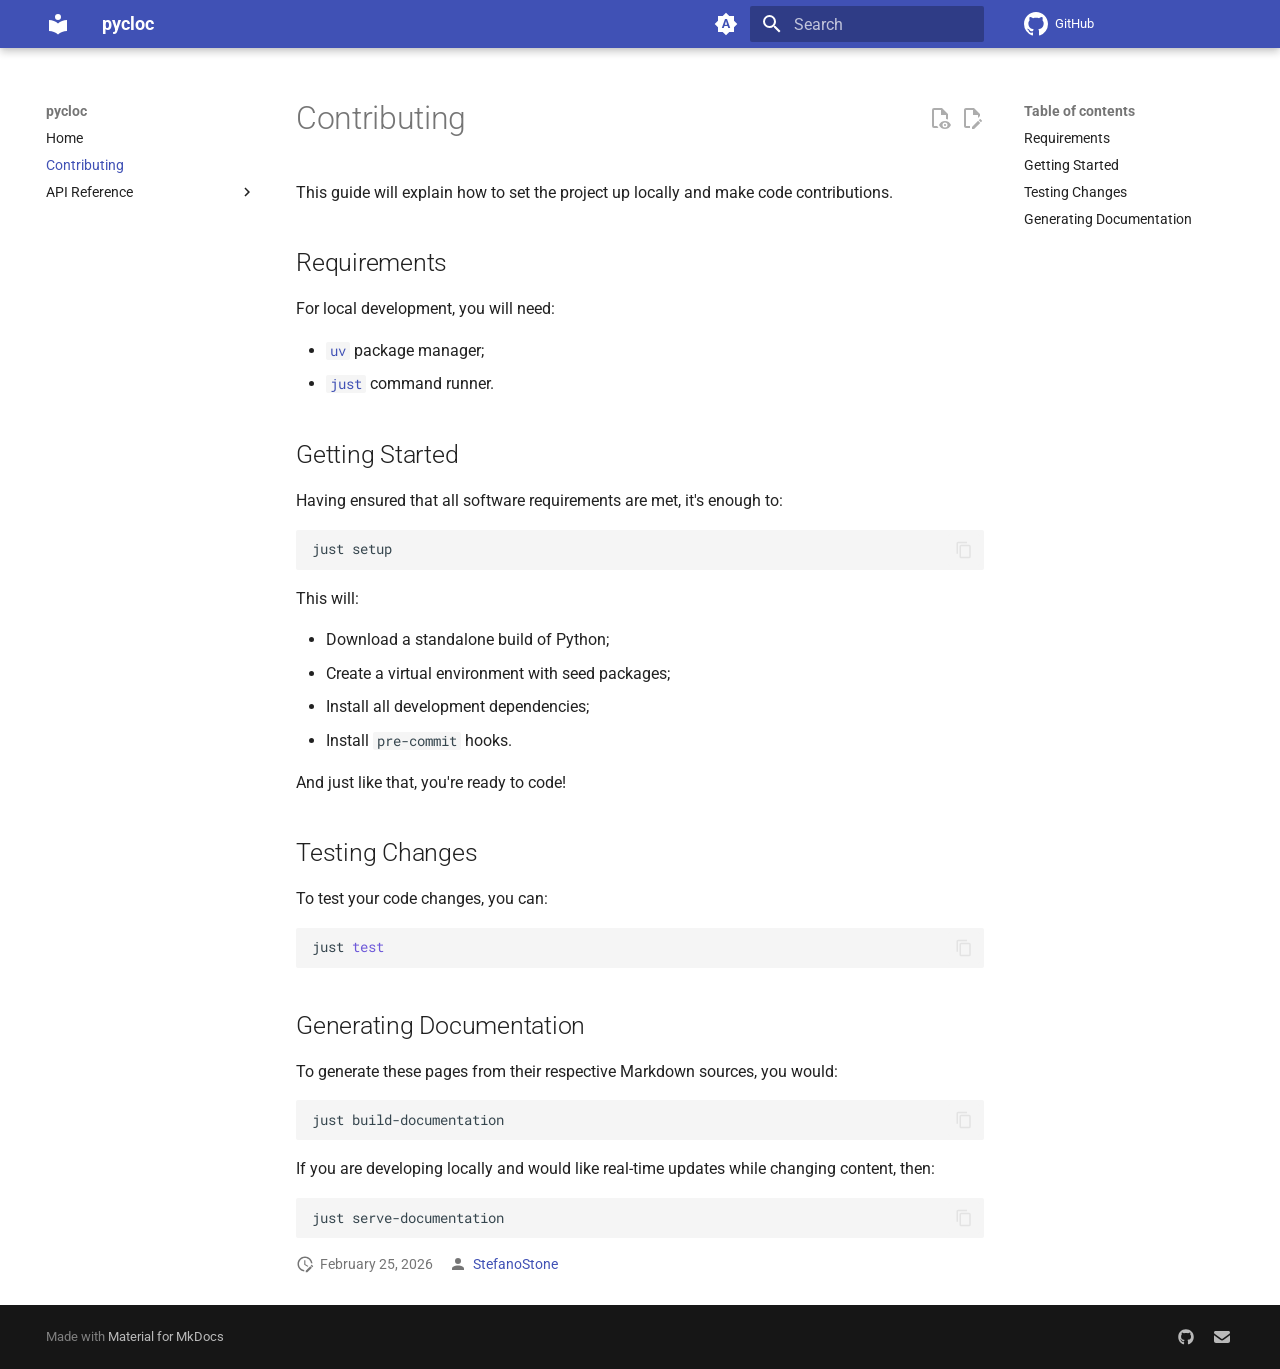
==== commit 9bf3b4d3: "Deployed e48298e with MkDocs version: 1.6.1" ====
--- a/contributing/index.html
+++ b/contributing/index.html
@@ -1,5 +1,5 @@
-<!doctype html><html lang=en class=no-js> <head><meta charset=utf-8><meta name=viewport content="width=device-width,initial-scale=1"><meta name=description content="Python wrapper for the cloc CLI tool"><meta name=author content="Ozren Dabić"><link href=https://pycloc.github.io/pycloc/contributing/ rel=canonical><link rel=prev href=..><link href=../api/pycloc/command/ rel=next><link rel=icon href=../assets/images/pycloc.ico><meta name=generator content="mkdocs-1.6.1, mkdocs-material-9.7.1"><title>Contributing - pycloc</title><link rel=stylesheet href=../assets/stylesheets/main.484c7ddc.min.css><link rel=stylesheet href=../assets/stylesheets/palette.ab4e12ef.min.css><link rel=preconnect href=https://fonts.gstatic.com crossorigin><link rel=stylesheet href="https://fonts.googleapis.com/css?family=Roboto:300,300i,400,400i,700,700i%7CRoboto+Mono:400,400i,700,700i&display=fallback"><style>:root{--md-text-font:"Roboto";--md-code-font:"Roboto Mono"}</style><link rel=stylesheet href=../assets/_mkdocstrings.css><link rel=stylesheet href=../css/style.css><script>__md_scope=new URL("..",location),__md_hash=e=>[...e].reduce(((e,_)=>(e<<5)-e+_.charCodeAt(0)),0),__md_get=(e,_=localStorage,t=__md_scope)=>JSON.parse(_.getItem(t.pathname+"."+e)),__md_set=(e,_,t=localStorage,a=__md_scope)=>{try{t.setItem(a.pathname+"."+e,JSON.stringify(_))}catch(e){}}</script></head> <body dir=ltr data-md-color-scheme=default data-md-color-primary=indigo data-md-color-accent=indigo> <input class=md-toggle data-md-toggle=drawer type=checkbox id=__drawer autocomplete=off> <input class=md-toggle data-md-toggle=search type=checkbox id=__search autocomplete=off> <label class=md-overlay for=__drawer></label> <div data-md-component=skip> <a href=#contributing class=md-skip> Skip to content </a> </div> <div data-md-component=announce> </div> <header class="md-header md-header--shadow" data-md-component=header> <nav class="md-header__inner md-grid" aria-label=Header> <a href=.. title=pycloc class="md-header__button md-logo" aria-label=pycloc data-md-component=logo> <svg xmlns=http://www.w3.org/2000/svg viewbox="0 0 24 24"><path d="M12 8a3 3 0 0 0 3-3 3 3 0 0 0-3-3 3 3 0 0 0-3 3 3 3 0 0 0 3 3m0 3.54C9.64 9.35 6.5 8 3 8v11c3.5 0 6.64 1.35 9 3.54 2.36-2.19 5.5-3.54 9-3.54V8c-3.5 0-6.64 1.35-9 3.54"/></svg> </a> <label class="md-header__button md-icon" for=__drawer> <svg xmlns=http://www.w3.org/2000/svg viewbox="0 0 24 24"><path d="M3 6h18v2H3zm0 5h18v2H3zm0 5h18v2H3z"/></svg> </label> <div class=md-header__title data-md-component=header-title> <div class=md-header__ellipsis> <div class=md-header__topic> <span class=md-ellipsis> pycloc </span> </div> <div class=md-header__topic data-md-component=header-topic> <span class=md-ellipsis> Contributing </span> </div> </div> </div> <form class=md-header__option data-md-component=palette> <input class=md-option data-md-color-media=(prefers-color-scheme) data-md-color-scheme=default data-md-color-primary=indigo data-md-color-accent=indigo aria-label="Switch to light mode" type=radio name=__palette id=__palette_0> <label class="md-header__button md-icon" title="Switch to light mode" for=__palette_1 hidden> <svg xmlns=http://www.w3.org/2000/svg viewbox="0 0 24 24"><path d="m14.3 16-.7-2h-3.2l-.7 2H7.8L11 7h2l3.2 9zM20 8.69V4h-4.69L12 .69 8.69 4H4v4.69L.69 12 4 15.31V20h4.69L12 23.31 15.31 20H20v-4.69L23.31 12zm-9.15 3.96h2.3L12 9z"/></svg> </label> <input class=md-option data-md-color-media="(prefers-color-scheme: light)" data-md-color-scheme=default data-md-color-primary=indigo data-md-color-accent=indigo aria-label="Switch to dark mode" type=radio name=__palette id=__palette_1> <label class="md-header__button md-icon" title="Switch to dark mode" for=__palette_2 hidden> <svg xmlns=http://www.w3.org/2000/svg viewbox="0 0 24 24"><path d="M12 8a4 4 0 0 0-4 4 4 4 0 0 0 4 4 4 4 0 0 0 4-4 4 4 0 0 0-4-4m0 10a6 6 0 0 1-6-6 6 6 0 0 1 6-6 6 6 0 0 1 6 6 6 6 0 0 1-6 6m8-9.31V4h-4.69L12 .69 8.69 4H4v4.69L.69 12 4 15.31V20h4.69L12 23.31 15.31 20H20v-4.69L23.31 12z"/></svg> </label> <input class=md-option data-md-color-media="(prefers-color-scheme: dark)" data-md-color-scheme=slate data-md-color-primary=indigo data-md-color-accent=indigo aria-label="Switch to system preference" type=radio name=__palette id=__palette_2> <label class="md-header__button md-icon" title="Switch to system preference" for=__palette_0 hidden> <svg xmlns=http://www.w3.org/2000/svg viewbox="0 0 24 24"><path d="M12 18c-.89 0-1.74-.2-2.5-.55C11.56 16.5 13 14.42 13 12s-1.44-4.5-3.5-5.45C10.26 6.2 11.11 6 12 6a6 6 0 0 1 6 6 6 6 0 0 1-6 6m8-9.31V4h-4.69L12 .69 8.69 4H4v4.69L.69 12 4 15.31V20h4.69L12 23.31 15.31 20H20v-4.69L23.31 12z"/></svg> </label> </form> <script>var palette=__md_get("__palette");if(palette&&palette.color){if("(prefers-color-scheme)"===palette.color.media){var media=matchMedia("(prefers-color-scheme: light)"),input=document.querySelector(media.matches?"[data-md-color-media='(prefers-color-scheme: light)']":"[data-md-color-media='(prefers-color-scheme: dark)']");palette.color.media=input.getAttribute("data-md-color-media"),palette.color.scheme=input.getAttribute("data-md-color-scheme"),palette.color.primary=input.getAttribute("data-md-color-primary"),palette.color.accent=input.getAttribute("data-md-color-accent")}for(var[key,value]of Object.entries(palette.color))document.body.setAttribute("data-md-color-"+key,value)}</script> <label class="md-header__button md-icon" for=__search> <svg xmlns=http://www.w3.org/2000/svg viewbox="0 0 24 24"><path d="M9.5 3A6.5 6.5 0 0 1 16 9.5c0 1.61-.59 3.09-1.56 4.23l.27.27h.79l5 5-1.5 1.5-5-5v-.79l-.27-.27A6.52 6.52 0 0 1 9.5 16 6.5 6.5 0 0 1 3 9.5 6.5 6.5 0 0 1 9.5 3m0 2C7 5 5 7 5 9.5S7 14 9.5 14 14 12 14 9.5 12 5 9.5 5"/></svg> </label> <div class=md-search data-md-component=search role=dialog> <label class=md-search__overlay for=__search></label> <div class=md-search__inner role=search> <form class=md-search__form name=search> <input type=text class=md-search__input name=query aria-label=Search placeholder=Search autocapitalize=off autocorrect=off autocomplete=off spellcheck=false data-md-component=search-query required> <label class="md-search__icon md-icon" for=__search> <svg xmlns=http://www.w3.org/2000/svg viewbox="0 0 24 24"><path d="M9.5 3A6.5 6.5 0 0 1 16 9.5c0 1.61-.59 3.09-1.56 4.23l.27.27h.79l5 5-1.5 1.5-5-5v-.79l-.27-.27A6.52 6.52 0 0 1 9.5 16 6.5 6.5 0 0 1 3 9.5 6.5 6.5 0 0 1 9.5 3m0 2C7 5 5 7 5 9.5S7 14 9.5 14 14 12 14 9.5 12 5 9.5 5"/></svg> <svg xmlns=http://www.w3.org/2000/svg viewbox="0 0 24 24"><path d="M20 11v2H8l5.5 5.5-1.42 1.42L4.16 12l7.92-7.92L13.5 5.5 8 11z"/></svg> </label> <nav class=md-search__options aria-label=Search> <button type=reset class="md-search__icon md-icon" title=Clear aria-label=Clear tabindex=-1> <svg xmlns=http://www.w3.org/2000/svg viewbox="0 0 24 24"><path d="M19 6.41 17.59 5 12 10.59 6.41 5 5 6.41 10.59 12 5 17.59 6.41 19 12 13.41 17.59 19 19 17.59 13.41 12z"/></svg> </button> </nav> </form> <div class=md-search__output> <div class=md-search__scrollwrap tabindex=0 data-md-scrollfix> <div class=md-search-result data-md-component=search-result> <div class=md-search-result__meta> Initializing search </div> <ol class=md-search-result__list role=presentation></ol> </div> </div> </div> </div> </div> <div class=md-header__source> <a href=https://github.com/pycloc/pycloc title="Go to repository" class=md-source data-md-component=source> <div class="md-source__icon md-icon"> <svg xmlns=http://www.w3.org/2000/svg viewbox="0 0 16 16"><path d="M8 0c4.42 0 8 3.58 8 8a8.01 8.01 0 0 1-5.45 7.59c-.4.08-.55-.17-.55-.38 0-.27.01-1.13.01-2.2 0-.75-.25-1.23-.54-1.48 1.78-.2 3.65-.88 3.65-3.95 0-.88-.31-1.59-.82-2.15.08-.2.36-1.02-.08-2.12 0 0-.67-.22-2.2.82-.64-.18-1.32-.27-2-.27s-1.36.09-2 .27c-1.53-1.03-2.2-.82-2.2-.82-.44 1.1-.16 1.92-.08 2.12-.51.56-.82 1.28-.82 2.15 0 3.06 1.86 3.75 3.64 3.95-.23.2-.44.55-.51 1.07-.46.21-1.61.55-2.33-.66-.15-.24-.6-.83-1.23-.82-.67.01-.27.38.01.53.34.19.73.9.82 1.13.16.45.68 1.31 2.69.94 0 .67.01 1.3.01 1.49 0 .21-.15.45-.55.38A7.995 7.995 0 0 1 0 8c0-4.42 3.58-8 8-8"/></svg> </div> <div class=md-source__repository> GitHub </div> </a> </div> </nav> </header> <div class=md-container data-md-component=container> <main class=md-main data-md-component=main> <div class="md-main__inner md-grid"> <div class="md-sidebar md-sidebar--primary" data-md-component=sidebar data-md-type=navigation> <div class=md-sidebar__scrollwrap> <div class=md-sidebar__inner> <nav class="md-nav md-nav--primary" aria-label=Navigation data-md-level=0> <label class=md-nav__title for=__drawer> <a href=.. title=pycloc class="md-nav__button md-logo" aria-label=pycloc data-md-component=logo> <svg xmlns=http://www.w3.org/2000/svg viewbox="0 0 24 24"><path d="M12 8a3 3 0 0 0 3-3 3 3 0 0 0-3-3 3 3 0 0 0-3 3 3 3 0 0 0 3 3m0 3.54C9.64 9.35 6.5 8 3 8v11c3.5 0 6.64 1.35 9 3.54 2.36-2.19 5.5-3.54 9-3.54V8c-3.5 0-6.64 1.35-9 3.54"/></svg> </a> pycloc </label> <div class=md-nav__source> <a href=https://github.com/pycloc/pycloc title="Go to repository" class=md-source data-md-component=source> <div class="md-source__icon md-icon"> <svg xmlns=http://www.w3.org/2000/svg viewbox="0 0 16 16"><path d="M8 0c4.42 0 8 3.58 8 8a8.01 8.01 0 0 1-5.45 7.59c-.4.08-.55-.17-.55-.38 0-.27.01-1.13.01-2.2 0-.75-.25-1.23-.54-1.48 1.78-.2 3.65-.88 3.65-3.95 0-.88-.31-1.59-.82-2.15.08-.2.36-1.02-.08-2.12 0 0-.67-.22-2.2.82-.64-.18-1.32-.27-2-.27s-1.36.09-2 .27c-1.53-1.03-2.2-.82-2.2-.82-.44 1.1-.16 1.92-.08 2.12-.51.56-.82 1.28-.82 2.15 0 3.06 1.86 3.75 3.64 3.95-.23.2-.44.55-.51 1.07-.46.21-1.61.55-2.33-.66-.15-.24-.6-.83-1.23-.82-.67.01-.27.38.01.53.34.19.73.9.82 1.13.16.45.68 1.31 2.69.94 0 .67.01 1.3.01 1.49 0 .21-.15.45-.55.38A7.995 7.995 0 0 1 0 8c0-4.42 3.58-8 8-8"/></svg> </div> <div class=md-source__repository> GitHub </div> </a> </div> <ul class=md-nav__list data-md-scrollfix> <li class=md-nav__item> <a href=.. class=md-nav__link> <span class=md-ellipsis> Home </span> </a> </li> <li class="md-nav__item md-nav__item--active"> <input class="md-nav__toggle md-toggle" type=checkbox id=__toc> <label class="md-nav__link md-nav__link--active" for=__toc> <span class=md-ellipsis> Contributing </span> <span class="md-nav__icon md-icon"></span> </label> <a href=./ class="md-nav__link md-nav__link--active"> <span class=md-ellipsis> Contributing </span> </a> <nav class="md-nav md-nav--secondary" aria-label="Table of contents"> <label class=md-nav__title for=__toc> <span class="md-nav__icon md-icon"></span> Table of contents </label> <ul class=md-nav__list data-md-component=toc data-md-scrollfix> <li class=md-nav__item> <a href=#requirements class=md-nav__link> <span class=md-ellipsis> Requirements </span> </a> </li> <li class=md-nav__item> <a href=#getting-started class=md-nav__link> <span class=md-ellipsis> Getting Started </span> </a> </li> <li class=md-nav__item> <a href=#testing-changes class=md-nav__link> <span class=md-ellipsis> Testing Changes </span> </a> </li> <li class=md-nav__item> <a href=#generating-documentation class=md-nav__link> <span class=md-ellipsis> Generating Documentation </span> </a> </li> </ul> </nav> </li> <li class="md-nav__item md-nav__item--nested"> <input class="md-nav__toggle md-toggle " type=checkbox id=__nav_3> <label class=md-nav__link for=__nav_3 id=__nav_3_label tabindex=0> <span class=md-ellipsis> API Reference </span> <span class="md-nav__icon md-icon"></span> </label> <nav class=md-nav data-md-level=1 aria-labelledby=__nav_3_label aria-expanded=false> <label class=md-nav__title for=__nav_3> <span class="md-nav__icon md-icon"></span> API Reference </label> <ul class=md-nav__list data-md-scrollfix> <li class="md-nav__item md-nav__item--nested"> <input class="md-nav__toggle md-toggle " type=checkbox id=__nav_3_1> <label class=md-nav__link for=__nav_3_1 id=__nav_3_1_label tabindex=0> <span class=md-ellipsis> pycloc </span> <span class="md-nav__icon md-icon"></span> </label> <nav class=md-nav data-md-level=2 aria-labelledby=__nav_3_1_label aria-expanded=false> <label class=md-nav__title for=__nav_3_1> <span class="md-nav__icon md-icon"></span> pycloc </label> <ul class=md-nav__list data-md-scrollfix> <li class=md-nav__item> <a href=../api/pycloc/command/ class=md-nav__link> <span class=md-ellipsis> command </span> </a> </li> <li class=md-nav__item> <a href=../api/pycloc/exceptions/ class=md-nav__link> <span class=md-ellipsis> exceptions </span> </a> </li> </ul> </nav> </li> </ul> </nav> </li> </ul> </nav> </div> </div> </div> <div class="md-sidebar md-sidebar--secondary" data-md-component=sidebar data-md-type=toc> <div class=md-sidebar__scrollwrap> <div class=md-sidebar__inner> <nav class="md-nav md-nav--secondary" aria-label="Table of contents"> <label class=md-nav__title for=__toc> <span class="md-nav__icon md-icon"></span> Table of contents </label> <ul class=md-nav__list data-md-component=toc data-md-scrollfix> <li class=md-nav__item> <a href=#requirements class=md-nav__link> <span class=md-ellipsis> Requirements </span> </a> </li> <li class=md-nav__item> <a href=#getting-started class=md-nav__link> <span class=md-ellipsis> Getting Started </span> </a> </li> <li class=md-nav__item> <a href=#testing-changes class=md-nav__link> <span class=md-ellipsis> Testing Changes </span> </a> </li> <li class=md-nav__item> <a href=#generating-documentation class=md-nav__link> <span class=md-ellipsis> Generating Documentation </span> </a> </li> </ul> </nav> </div> </div> </div> <div class=md-content data-md-component=content> <article class="md-content__inner md-typeset"> <a href=https://github.com/pycloc/pycloc/blob/main/docs/contributing.md title="Edit this page" class="md-content__button md-icon" rel=edit> <svg xmlns=http://www.w3.org/2000/svg viewbox="0 0 24 24"><path d="M10 20H6V4h7v5h5v3.1l2-2V8l-6-6H6c-1.1 0-2 .9-2 2v16c0 1.1.9 2 2 2h4zm10.2-7c.1 0 .3.1.4.2l1.3 1.3c.2.2.2.6 0 .8l-1 1-2.1-2.1 1-1c.1-.1.2-.2.4-.2m0 3.9L14.1 23H12v-2.1l6.1-6.1z"/></svg> </a> <a href=https://github.com/pycloc/pycloc/raw/main/docs/contributing.md title="View source of this page" class="md-content__button md-icon"> <svg xmlns=http://www.w3.org/2000/svg viewbox="0 0 24 24"><path d="M17 18c.56 0 1 .44 1 1s-.44 1-1 1-1-.44-1-1 .44-1 1-1m0-3c-2.73 0-5.06 1.66-6 4 .94 2.34 3.27 4 6 4s5.06-1.66 6-4c-.94-2.34-3.27-4-6-4m0 6.5a2.5 2.5 0 0 1-2.5-2.5 2.5 2.5 0 0 1 2.5-2.5 2.5 2.5 0 0 1 2.5 2.5 2.5 2.5 0 0 1-2.5 2.5M9.27 20H6V4h7v5h5v4.07c.7.08 1.36.25 2 .49V8l-6-6H6a2 2 0 0 0-2 2v16a2 2 0 0 0 2 2h4.5a8.2 8.2 0 0 1-1.23-2"/></svg> </a> <h1 id=contributing>Contributing<a class=headerlink href=#contributing title="Permanent link">#</a></h1> <p>This guide will explain how to set the project up locally and make code contributions.</p> <h2 id=requirements>Requirements<a class=headerlink href=#requirements title="Permanent link">#</a></h2> <p>For local development, you will need:</p> <ul> <li><a href=https://github.com/astral-sh/uv><code>uv</code></a> package manager;</li> <li><a href=https://github.com/casey/just><code>just</code></a> command runner.</li> </ul> <h2 id=getting-started>Getting Started<a class=headerlink href=#getting-started title="Permanent link">#</a></h2> <p>Having ensured that all software requirements are met, it's enough to:</p> <div class="language-shell highlight"><pre><span></span><code><span id=__span-0-1><a id=__codelineno-0-1 name=__codelineno-0-1 href=#__codelineno-0-1></a>just<span class=w> </span>setup
+<!doctype html><html lang=en class=no-js> <head><meta charset=utf-8><meta name=viewport content="width=device-width,initial-scale=1"><meta name=description content="Python wrapper for the cloc CLI tool"><meta name=author content="Ozren Dabić"><link href=https://pycloc.github.io/pycloc/contributing/ rel=canonical><link rel=prev href=..><link href=../api/pycloc/command/ rel=next><link rel=icon href=../assets/images/pycloc.ico><meta name=generator content="mkdocs-1.6.1, mkdocs-material-9.7.2"><title>Contributing - pycloc</title><link rel=stylesheet href=../assets/stylesheets/main.484c7ddc.min.css><link rel=stylesheet href=../assets/stylesheets/palette.ab4e12ef.min.css><link rel=preconnect href=https://fonts.gstatic.com crossorigin><link rel=stylesheet href="https://fonts.googleapis.com/css?family=Roboto:300,300i,400,400i,700,700i%7CRoboto+Mono:400,400i,700,700i&display=fallback"><style>:root{--md-text-font:"Roboto";--md-code-font:"Roboto Mono"}</style><link rel=stylesheet href=../assets/_mkdocstrings.css><link rel=stylesheet href=../css/style.css><script>__md_scope=new URL("..",location),__md_hash=e=>[...e].reduce(((e,_)=>(e<<5)-e+_.charCodeAt(0)),0),__md_get=(e,_=localStorage,t=__md_scope)=>JSON.parse(_.getItem(t.pathname+"."+e)),__md_set=(e,_,t=localStorage,a=__md_scope)=>{try{t.setItem(a.pathname+"."+e,JSON.stringify(_))}catch(e){}}</script></head> <body dir=ltr data-md-color-scheme=default data-md-color-primary=indigo data-md-color-accent=indigo> <input class=md-toggle data-md-toggle=drawer type=checkbox id=__drawer autocomplete=off> <input class=md-toggle data-md-toggle=search type=checkbox id=__search autocomplete=off> <label class=md-overlay for=__drawer></label> <div data-md-component=skip> <a href=#contributing class=md-skip> Skip to content </a> </div> <div data-md-component=announce> </div> <header class="md-header md-header--shadow" data-md-component=header> <nav class="md-header__inner md-grid" aria-label=Header> <a href=.. title=pycloc class="md-header__button md-logo" aria-label=pycloc data-md-component=logo> <svg xmlns=http://www.w3.org/2000/svg viewbox="0 0 24 24"><path d="M12 8a3 3 0 0 0 3-3 3 3 0 0 0-3-3 3 3 0 0 0-3 3 3 3 0 0 0 3 3m0 3.54C9.64 9.35 6.5 8 3 8v11c3.5 0 6.64 1.35 9 3.54 2.36-2.19 5.5-3.54 9-3.54V8c-3.5 0-6.64 1.35-9 3.54"/></svg> </a> <label class="md-header__button md-icon" for=__drawer> <svg xmlns=http://www.w3.org/2000/svg viewbox="0 0 24 24"><path d="M3 6h18v2H3zm0 5h18v2H3zm0 5h18v2H3z"/></svg> </label> <div class=md-header__title data-md-component=header-title> <div class=md-header__ellipsis> <div class=md-header__topic> <span class=md-ellipsis> pycloc </span> </div> <div class=md-header__topic data-md-component=header-topic> <span class=md-ellipsis> Contributing </span> </div> </div> </div> <form class=md-header__option data-md-component=palette> <input class=md-option data-md-color-media=(prefers-color-scheme) data-md-color-scheme=default data-md-color-primary=indigo data-md-color-accent=indigo aria-label="Switch to light mode" type=radio name=__palette id=__palette_0> <label class="md-header__button md-icon" title="Switch to light mode" for=__palette_1 hidden> <svg xmlns=http://www.w3.org/2000/svg viewbox="0 0 24 24"><path d="m14.3 16-.7-2h-3.2l-.7 2H7.8L11 7h2l3.2 9zM20 8.69V4h-4.69L12 .69 8.69 4H4v4.69L.69 12 4 15.31V20h4.69L12 23.31 15.31 20H20v-4.69L23.31 12zm-9.15 3.96h2.3L12 9z"/></svg> </label> <input class=md-option data-md-color-media="(prefers-color-scheme: light)" data-md-color-scheme=default data-md-color-primary=indigo data-md-color-accent=indigo aria-label="Switch to dark mode" type=radio name=__palette id=__palette_1> <label class="md-header__button md-icon" title="Switch to dark mode" for=__palette_2 hidden> <svg xmlns=http://www.w3.org/2000/svg viewbox="0 0 24 24"><path d="M12 8a4 4 0 0 0-4 4 4 4 0 0 0 4 4 4 4 0 0 0 4-4 4 4 0 0 0-4-4m0 10a6 6 0 0 1-6-6 6 6 0 0 1 6-6 6 6 0 0 1 6 6 6 6 0 0 1-6 6m8-9.31V4h-4.69L12 .69 8.69 4H4v4.69L.69 12 4 15.31V20h4.69L12 23.31 15.31 20H20v-4.69L23.31 12z"/></svg> </label> <input class=md-option data-md-color-media="(prefers-color-scheme: dark)" data-md-color-scheme=slate data-md-color-primary=indigo data-md-color-accent=indigo aria-label="Switch to system preference" type=radio name=__palette id=__palette_2> <label class="md-header__button md-icon" title="Switch to system preference" for=__palette_0 hidden> <svg xmlns=http://www.w3.org/2000/svg viewbox="0 0 24 24"><path d="M12 18c-.89 0-1.74-.2-2.5-.55C11.56 16.5 13 14.42 13 12s-1.44-4.5-3.5-5.45C10.26 6.2 11.11 6 12 6a6 6 0 0 1 6 6 6 6 0 0 1-6 6m8-9.31V4h-4.69L12 .69 8.69 4H4v4.69L.69 12 4 15.31V20h4.69L12 23.31 15.31 20H20v-4.69L23.31 12z"/></svg> </label> </form> <script>var palette=__md_get("__palette");if(palette&&palette.color){if("(prefers-color-scheme)"===palette.color.media){var media=matchMedia("(prefers-color-scheme: light)"),input=document.querySelector(media.matches?"[data-md-color-media='(prefers-color-scheme: light)']":"[data-md-color-media='(prefers-color-scheme: dark)']");palette.color.media=input.getAttribute("data-md-color-media"),palette.color.scheme=input.getAttribute("data-md-color-scheme"),palette.color.primary=input.getAttribute("data-md-color-primary"),palette.color.accent=input.getAttribute("data-md-color-accent")}for(var[key,value]of Object.entries(palette.color))document.body.setAttribute("data-md-color-"+key,value)}</script> <label class="md-header__button md-icon" for=__search> <svg xmlns=http://www.w3.org/2000/svg viewbox="0 0 24 24"><path d="M9.5 3A6.5 6.5 0 0 1 16 9.5c0 1.61-.59 3.09-1.56 4.23l.27.27h.79l5 5-1.5 1.5-5-5v-.79l-.27-.27A6.52 6.52 0 0 1 9.5 16 6.5 6.5 0 0 1 3 9.5 6.5 6.5 0 0 1 9.5 3m0 2C7 5 5 7 5 9.5S7 14 9.5 14 14 12 14 9.5 12 5 9.5 5"/></svg> </label> <div class=md-search data-md-component=search role=dialog> <label class=md-search__overlay for=__search></label> <div class=md-search__inner role=search> <form class=md-search__form name=search> <input type=text class=md-search__input name=query aria-label=Search placeholder=Search autocapitalize=off autocorrect=off autocomplete=off spellcheck=false data-md-component=search-query required> <label class="md-search__icon md-icon" for=__search> <svg xmlns=http://www.w3.org/2000/svg viewbox="0 0 24 24"><path d="M9.5 3A6.5 6.5 0 0 1 16 9.5c0 1.61-.59 3.09-1.56 4.23l.27.27h.79l5 5-1.5 1.5-5-5v-.79l-.27-.27A6.52 6.52 0 0 1 9.5 16 6.5 6.5 0 0 1 3 9.5 6.5 6.5 0 0 1 9.5 3m0 2C7 5 5 7 5 9.5S7 14 9.5 14 14 12 14 9.5 12 5 9.5 5"/></svg> <svg xmlns=http://www.w3.org/2000/svg viewbox="0 0 24 24"><path d="M20 11v2H8l5.5 5.5-1.42 1.42L4.16 12l7.92-7.92L13.5 5.5 8 11z"/></svg> </label> <nav class=md-search__options aria-label=Search> <button type=reset class="md-search__icon md-icon" title=Clear aria-label=Clear tabindex=-1> <svg xmlns=http://www.w3.org/2000/svg viewbox="0 0 24 24"><path d="M19 6.41 17.59 5 12 10.59 6.41 5 5 6.41 10.59 12 5 17.59 6.41 19 12 13.41 17.59 19 19 17.59 13.41 12z"/></svg> </button> </nav> </form> <div class=md-search__output> <div class=md-search__scrollwrap tabindex=0 data-md-scrollfix> <div class=md-search-result data-md-component=search-result> <div class=md-search-result__meta> Initializing search </div> <ol class=md-search-result__list role=presentation></ol> </div> </div> </div> </div> </div> <div class=md-header__source> <a href=https://github.com/pycloc/pycloc title="Go to repository" class=md-source data-md-component=source> <div class="md-source__icon md-icon"> <svg xmlns=http://www.w3.org/2000/svg viewbox="0 0 16 16"><path d="M8 0c4.42 0 8 3.58 8 8a8.01 8.01 0 0 1-5.45 7.59c-.4.08-.55-.17-.55-.38 0-.27.01-1.13.01-2.2 0-.75-.25-1.23-.54-1.48 1.78-.2 3.65-.88 3.65-3.95 0-.88-.31-1.59-.82-2.15.08-.2.36-1.02-.08-2.12 0 0-.67-.22-2.2.82-.64-.18-1.32-.27-2-.27s-1.36.09-2 .27c-1.53-1.03-2.2-.82-2.2-.82-.44 1.1-.16 1.92-.08 2.12-.51.56-.82 1.28-.82 2.15 0 3.06 1.86 3.75 3.64 3.95-.23.2-.44.55-.51 1.07-.46.21-1.61.55-2.33-.66-.15-.24-.6-.83-1.23-.82-.67.01-.27.38.01.53.34.19.73.9.82 1.13.16.45.68 1.31 2.69.94 0 .67.01 1.3.01 1.49 0 .21-.15.45-.55.38A7.995 7.995 0 0 1 0 8c0-4.42 3.58-8 8-8"/></svg> </div> <div class=md-source__repository> GitHub </div> </a> </div> </nav> </header> <div class=md-container data-md-component=container> <main class=md-main data-md-component=main> <div class="md-main__inner md-grid"> <div class="md-sidebar md-sidebar--primary" data-md-component=sidebar data-md-type=navigation> <div class=md-sidebar__scrollwrap> <div class=md-sidebar__inner> <nav class="md-nav md-nav--primary" aria-label=Navigation data-md-level=0> <label class=md-nav__title for=__drawer> <a href=.. title=pycloc class="md-nav__button md-logo" aria-label=pycloc data-md-component=logo> <svg xmlns=http://www.w3.org/2000/svg viewbox="0 0 24 24"><path d="M12 8a3 3 0 0 0 3-3 3 3 0 0 0-3-3 3 3 0 0 0-3 3 3 3 0 0 0 3 3m0 3.54C9.64 9.35 6.5 8 3 8v11c3.5 0 6.64 1.35 9 3.54 2.36-2.19 5.5-3.54 9-3.54V8c-3.5 0-6.64 1.35-9 3.54"/></svg> </a> pycloc </label> <div class=md-nav__source> <a href=https://github.com/pycloc/pycloc title="Go to repository" class=md-source data-md-component=source> <div class="md-source__icon md-icon"> <svg xmlns=http://www.w3.org/2000/svg viewbox="0 0 16 16"><path d="M8 0c4.42 0 8 3.58 8 8a8.01 8.01 0 0 1-5.45 7.59c-.4.08-.55-.17-.55-.38 0-.27.01-1.13.01-2.2 0-.75-.25-1.23-.54-1.48 1.78-.2 3.65-.88 3.65-3.95 0-.88-.31-1.59-.82-2.15.08-.2.36-1.02-.08-2.12 0 0-.67-.22-2.2.82-.64-.18-1.32-.27-2-.27s-1.36.09-2 .27c-1.53-1.03-2.2-.82-2.2-.82-.44 1.1-.16 1.92-.08 2.12-.51.56-.82 1.28-.82 2.15 0 3.06 1.86 3.75 3.64 3.95-.23.2-.44.55-.51 1.07-.46.21-1.61.55-2.33-.66-.15-.24-.6-.83-1.23-.82-.67.01-.27.38.01.53.34.19.73.9.82 1.13.16.45.68 1.31 2.69.94 0 .67.01 1.3.01 1.49 0 .21-.15.45-.55.38A7.995 7.995 0 0 1 0 8c0-4.42 3.58-8 8-8"/></svg> </div> <div class=md-source__repository> GitHub </div> </a> </div> <ul class=md-nav__list data-md-scrollfix> <li class=md-nav__item> <a href=.. class=md-nav__link> <span class=md-ellipsis> Home </span> </a> </li> <li class="md-nav__item md-nav__item--active"> <input class="md-nav__toggle md-toggle" type=checkbox id=__toc> <label class="md-nav__link md-nav__link--active" for=__toc> <span class=md-ellipsis> Contributing </span> <span class="md-nav__icon md-icon"></span> </label> <a href=./ class="md-nav__link md-nav__link--active"> <span class=md-ellipsis> Contributing </span> </a> <nav class="md-nav md-nav--secondary" aria-label="Table of contents"> <label class=md-nav__title for=__toc> <span class="md-nav__icon md-icon"></span> Table of contents </label> <ul class=md-nav__list data-md-component=toc data-md-scrollfix> <li class=md-nav__item> <a href=#requirements class=md-nav__link> <span class=md-ellipsis> Requirements </span> </a> </li> <li class=md-nav__item> <a href=#getting-started class=md-nav__link> <span class=md-ellipsis> Getting Started </span> </a> </li> <li class=md-nav__item> <a href=#testing-changes class=md-nav__link> <span class=md-ellipsis> Testing Changes </span> </a> </li> <li class=md-nav__item> <a href=#generating-documentation class=md-nav__link> <span class=md-ellipsis> Generating Documentation </span> </a> </li> </ul> </nav> </li> <li class="md-nav__item md-nav__item--nested"> <input class="md-nav__toggle md-toggle " type=checkbox id=__nav_3> <label class=md-nav__link for=__nav_3 id=__nav_3_label tabindex=0> <span class=md-ellipsis> API Reference </span> <span class="md-nav__icon md-icon"></span> </label> <nav class=md-nav data-md-level=1 aria-labelledby=__nav_3_label aria-expanded=false> <label class=md-nav__title for=__nav_3> <span class="md-nav__icon md-icon"></span> API Reference </label> <ul class=md-nav__list data-md-scrollfix> <li class="md-nav__item md-nav__item--nested"> <input class="md-nav__toggle md-toggle " type=checkbox id=__nav_3_1> <label class=md-nav__link for=__nav_3_1 id=__nav_3_1_label tabindex=0> <span class=md-ellipsis> pycloc </span> <span class="md-nav__icon md-icon"></span> </label> <nav class=md-nav data-md-level=2 aria-labelledby=__nav_3_1_label aria-expanded=false> <label class=md-nav__title for=__nav_3_1> <span class="md-nav__icon md-icon"></span> pycloc </label> <ul class=md-nav__list data-md-scrollfix> <li class=md-nav__item> <a href=../api/pycloc/command/ class=md-nav__link> <span class=md-ellipsis> command </span> </a> </li> <li class=md-nav__item> <a href=../api/pycloc/exceptions/ class=md-nav__link> <span class=md-ellipsis> exceptions </span> </a> </li> </ul> </nav> </li> </ul> </nav> </li> </ul> </nav> </div> </div> </div> <div class="md-sidebar md-sidebar--secondary" data-md-component=sidebar data-md-type=toc> <div class=md-sidebar__scrollwrap> <div class=md-sidebar__inner> <nav class="md-nav md-nav--secondary" aria-label="Table of contents"> <label class=md-nav__title for=__toc> <span class="md-nav__icon md-icon"></span> Table of contents </label> <ul class=md-nav__list data-md-component=toc data-md-scrollfix> <li class=md-nav__item> <a href=#requirements class=md-nav__link> <span class=md-ellipsis> Requirements </span> </a> </li> <li class=md-nav__item> <a href=#getting-started class=md-nav__link> <span class=md-ellipsis> Getting Started </span> </a> </li> <li class=md-nav__item> <a href=#testing-changes class=md-nav__link> <span class=md-ellipsis> Testing Changes </span> </a> </li> <li class=md-nav__item> <a href=#generating-documentation class=md-nav__link> <span class=md-ellipsis> Generating Documentation </span> </a> </li> </ul> </nav> </div> </div> </div> <div class=md-content data-md-component=content> <article class="md-content__inner md-typeset"> <a href=https://github.com/pycloc/pycloc/blob/main/docs/contributing.md title="Edit this page" class="md-content__button md-icon" rel=edit> <svg xmlns=http://www.w3.org/2000/svg viewbox="0 0 24 24"><path d="M10 20H6V4h7v5h5v3.1l2-2V8l-6-6H6c-1.1 0-2 .9-2 2v16c0 1.1.9 2 2 2h4zm10.2-7c.1 0 .3.1.4.2l1.3 1.3c.2.2.2.6 0 .8l-1 1-2.1-2.1 1-1c.1-.1.2-.2.4-.2m0 3.9L14.1 23H12v-2.1l6.1-6.1z"/></svg> </a> <a href=https://github.com/pycloc/pycloc/raw/main/docs/contributing.md title="View source of this page" class="md-content__button md-icon"> <svg xmlns=http://www.w3.org/2000/svg viewbox="0 0 24 24"><path d="M17 18c.56 0 1 .44 1 1s-.44 1-1 1-1-.44-1-1 .44-1 1-1m0-3c-2.73 0-5.06 1.66-6 4 .94 2.34 3.27 4 6 4s5.06-1.66 6-4c-.94-2.34-3.27-4-6-4m0 6.5a2.5 2.5 0 0 1-2.5-2.5 2.5 2.5 0 0 1 2.5-2.5 2.5 2.5 0 0 1 2.5 2.5 2.5 2.5 0 0 1-2.5 2.5M9.27 20H6V4h7v5h5v4.07c.7.08 1.36.25 2 .49V8l-6-6H6a2 2 0 0 0-2 2v16a2 2 0 0 0 2 2h4.5a8.2 8.2 0 0 1-1.23-2"/></svg> </a> <h1 id=contributing>Contributing<a class=headerlink href=#contributing title="Permanent link">#</a></h1> <p>This guide will explain how to set the project up locally and make code contributions.</p> <h2 id=requirements>Requirements<a class=headerlink href=#requirements title="Permanent link">#</a></h2> <p>For local development, you will need:</p> <ul> <li><a href=https://github.com/astral-sh/uv><code>uv</code></a> package manager;</li> <li><a href=https://github.com/casey/just><code>just</code></a> command runner.</li> </ul> <h2 id=getting-started>Getting Started<a class=headerlink href=#getting-started title="Permanent link">#</a></h2> <p>Having ensured that all software requirements are met, it's enough to:</p> <div class="language-shell highlight"><pre><span></span><code><span id=__span-0-1><a id=__codelineno-0-1 name=__codelineno-0-1 href=#__codelineno-0-1></a>just<span class=w> </span>setup
 </span></code></pre></div> <p>This will:</p> <ul> <li>Download a standalone build of Python;</li> <li>Create a virtual environment with seed packages;</li> <li>Install all development dependencies;</li> <li>Install <code>pre-commit</code> hooks.</li> </ul> <p>And just like that, you're ready to code!</p> <h2 id=testing-changes>Testing Changes<a class=headerlink href=#testing-changes title="Permanent link">#</a></h2> <p>To test your code changes, you can:</p> <div class="language-shell highlight"><pre><span></span><code><span id=__span-1-1><a id=__codelineno-1-1 name=__codelineno-1-1 href=#__codelineno-1-1></a>just<span class=w> </span><span class=nb>test</span>
 </span></code></pre></div> <h2 id=generating-documentation>Generating Documentation<a class=headerlink href=#generating-documentation title="Permanent link">#</a></h2> <p>To generate these pages from their respective Markdown sources, you would:</p> <div class="language-shell highlight"><pre><span></span><code><span id=__span-2-1><a id=__codelineno-2-1 name=__codelineno-2-1 href=#__codelineno-2-1></a>just<span class=w> </span>build-documentation
 </span></code></pre></div> <p>If you are developing locally and would like real-time updates while changing content, then:</p> <div class="language-shell highlight"><pre><span></span><code><span id=__span-3-1><a id=__codelineno-3-1 name=__codelineno-3-1 href=#__codelineno-3-1></a>just<span class=w> </span>serve-documentation
-</span></code></pre></div> <aside class=md-source-file> <span class=md-source-file__fact> <span class=md-icon title="Last update"> <svg xmlns=http://www.w3.org/2000/svg viewbox="0 0 24 24"><path d="M21 13.1c-.1 0-.3.1-.4.2l-1 1 2.1 2.1 1-1c.2-.2.2-.6 0-.8l-1.3-1.3c-.1-.1-.2-.2-.4-.2m-1.9 1.8-6.1 6V23h2.1l6.1-6.1zM12.5 7v5.2l4 2.4-1 1L11 13V7zM11 21.9c-5.1-.5-9-4.8-9-9.9C2 6.5 6.5 2 12 2c5.3 0 9.6 4.1 10 9.3-.3-.1-.6-.2-1-.2s-.7.1-1 .2C19.6 7.2 16.2 4 12 4c-4.4 0-8 3.6-8 8 0 4.1 3.1 7.5 7.1 7.9l-.1.2z"/></svg> </span> <span class="git-revision-date-localized-plugin git-revision-date-localized-plugin-date" title="February 15, 2026 20:18:04 UTC">February 15, 2026</span> </span> <span class=md-source-file__fact> <span class=md-icon title=Contributors> <svg xmlns=http://www.w3.org/2000/svg viewbox="0 0 24 24"><path d="M12 4a4 4 0 0 1 4 4 4 4 0 0 1-4 4 4 4 0 0 1-4-4 4 4 0 0 1 4-4m0 10c4.42 0 8 1.79 8 4v2H4v-2c0-2.21 3.58-4 8-4"/></svg> </span> <nav> <a href=mailto:dabic.ozren@gmail.com>Ozren Dabić</a> </nav> </span> </aside> </article> </div> <script>var target=document.getElementById(location.hash.slice(1));target&&target.name&&(target.checked=target.name.startsWith("__tabbed_"))</script> </div> </main> <footer class=md-footer> <div class="md-footer-meta md-typeset"> <div class="md-footer-meta__inner md-grid"> <div class=md-copyright> Made with <a href=https://squidfunk.github.io/mkdocs-material/ target=_blank rel=noopener> Material for MkDocs </a> </div> <div class=md-social> <a href=https://github.com/PyCLOC target=_blank rel=noopener title="CLOC GitHub Organisation" class=md-social__link> <svg xmlns=http://www.w3.org/2000/svg viewbox="0 0 512 512"><!-- Font Awesome Free 7.1.0 by @fontawesome - https://fontawesome.com License - https://fontawesome.com/license/free (Icons: CC BY 4.0, Fonts: SIL OFL 1.1, Code: MIT License) Copyright 2025 Fonticons, Inc.--><path d="M173.9 397.4c0 2-2.3 3.6-5.2 3.6-3.3.3-5.6-1.3-5.6-3.6 0-2 2.3-3.6 5.2-3.6 3-.3 5.6 1.3 5.6 3.6m-31.1-4.5c-.7 2 1.3 4.3 4.3 4.9 2.6 1 5.6 0 6.2-2s-1.3-4.3-4.3-5.2c-2.6-.7-5.5.3-6.2 2.3m44.2-1.7c-2.9.7-4.9 2.6-4.6 4.9.3 2 2.9 3.3 5.9 2.6 2.9-.7 4.9-2.6 4.6-4.6-.3-1.9-3-3.2-5.9-2.9M252.8 8C114.1 8 8 113.3 8 252c0 110.9 69.8 205.8 169.5 239.2 12.8 2.3 17.3-5.6 17.3-12.1 0-6.2-.3-40.4-.3-61.4 0 0-70 15-84.7-29.8 0 0-11.4-29.1-27.8-36.6 0 0-22.9-15.7 1.6-15.4 0 0 24.9 2 38.6 25.8 21.9 38.6 58.6 27.5 72.9 20.9 2.3-16 8.8-27.1 16-33.7-55.9-6.2-112.3-14.3-112.3-110.5 0-27.5 7.6-41.3 23.6-58.9-2.6-6.5-11.1-33.3 2.6-67.9 20.9-6.5 69 27 69 27 20-5.6 41.5-8.5 62.8-8.5s42.8 2.9 62.8 8.5c0 0 48.1-33.6 69-27 13.7 34.7 5.2 61.4 2.6 67.9 16 17.7 25.8 31.5 25.8 58.9 0 96.5-58.9 104.2-114.8 110.5 9.2 7.9 17 22.9 17 46.4 0 33.7-.3 75.4-.3 83.6 0 6.5 4.6 14.4 17.3 12.1C436.2 457.8 504 362.9 504 252 504 113.3 391.5 8 252.8 8M105.2 352.9c-1.3 1-1 3.3.7 5.2 1.6 1.6 3.9 2.3 5.2 1 1.3-1 1-3.3-.7-5.2-1.6-1.6-3.9-2.3-5.2-1m-10.8-8.1c-.7 1.3.3 2.9 2.3 3.9 1.6 1 3.6.7 4.3-.7.7-1.3-.3-2.9-2.3-3.9-2-.6-3.6-.3-4.3.7m32.4 35.6c-1.6 1.3-1 4.3 1.3 6.2 2.3 2.3 5.2 2.6 6.5 1 1.3-1.3.7-4.3-1.3-6.2-2.2-2.3-5.2-2.6-6.5-1m-11.4-14.7c-1.6 1-1.6 3.6 0 5.9s4.3 3.3 5.6 2.3c1.6-1.3 1.6-3.9 0-6.2-1.4-2.3-4-3.3-5.6-2"/></svg> </a> <a href=mailto:pycloc.maintainers@gmail.com target=_blank rel=noopener title="Email the team" class=md-social__link> <svg xmlns=http://www.w3.org/2000/svg viewbox="0 0 512 512"><!-- Font Awesome Free 7.1.0 by @fontawesome - https://fontawesome.com License - https://fontawesome.com/license/free (Icons: CC BY 4.0, Fonts: SIL OFL 1.1, Code: MIT License) Copyright 2025 Fonticons, Inc.--><path d="M48 64C21.5 64 0 85.5 0 112c0 15.1 7.1 29.3 19.2 38.4l208 156a48 48 0 0 0 57.6 0l208-156c12.1-9.1 19.2-23.3 19.2-38.4 0-26.5-21.5-48-48-48zM0 196v188c0 35.3 28.7 64 64 64h384c35.3 0 64-28.7 64-64V196L313.6 344.8c-34.1 25.6-81.1 25.6-115.2 0z"/></svg> </a> </div> </div> </div> </footer> </div> <div class=md-dialog data-md-component=dialog> <div class="md-dialog__inner md-typeset"></div> </div> <script id=__config type=application/json>{"annotate": null, "base": "..", "features": ["content.action.edit", "content.action.view", "content.code.annotate", "content.code.copy"], "search": "../assets/javascripts/workers/search.2c215733.min.js", "tags": null, "translations": {"clipboard.copied": "Copied to clipboard", "clipboard.copy": "Copy to clipboard", "search.result.more.one": "1 more on this page", "search.result.more.other": "# more on this page", "search.result.none": "No matching documents", "search.result.one": "1 matching document", "search.result.other": "# matching documents", "search.result.placeholder": "Type to start searching", "search.result.term.missing": "Missing", "select.version": "Select version"}, "version": null}</script> <script src=../assets/javascripts/bundle.79ae519e.min.js></script> <script src=../js/open_in_new_tab.js></script> </body> </html>+</span></code></pre></div> <aside class=md-source-file> <span class=md-source-file__fact> <span class=md-icon title="Last update"> <svg xmlns=http://www.w3.org/2000/svg viewbox="0 0 24 24"><path d="M21 13.1c-.1 0-.3.1-.4.2l-1 1 2.1 2.1 1-1c.2-.2.2-.6 0-.8l-1.3-1.3c-.1-.1-.2-.2-.4-.2m-1.9 1.8-6.1 6V23h2.1l6.1-6.1zM12.5 7v5.2l4 2.4-1 1L11 13V7zM11 21.9c-5.1-.5-9-4.8-9-9.9C2 6.5 6.5 2 12 2c5.3 0 9.6 4.1 10 9.3-.3-.1-.6-.2-1-.2s-.7.1-1 .2C19.6 7.2 16.2 4 12 4c-4.4 0-8 3.6-8 8 0 4.1 3.1 7.5 7.1 7.9l-.1.2z"/></svg> </span> <span class="git-revision-date-localized-plugin git-revision-date-localized-plugin-date" title="February 25, 2026 21:18:47 UTC">February 25, 2026</span> </span> <span class=md-source-file__fact> <span class=md-icon title=Contributors> <svg xmlns=http://www.w3.org/2000/svg viewbox="0 0 24 24"><path d="M12 4a4 4 0 0 1 4 4 4 4 0 0 1-4 4 4 4 0 0 1-4-4 4 4 0 0 1 4-4m0 10c4.42 0 8 1.79 8 4v2H4v-2c0-2.21 3.58-4 8-4"/></svg> </span> <nav> <a href=mailto:stefanocamp187@gmail.com>StefanoStone</a> </nav> </span> </aside> </article> </div> <script>var target=document.getElementById(location.hash.slice(1));target&&target.name&&(target.checked=target.name.startsWith("__tabbed_"))</script> </div> </main> <footer class=md-footer> <div class="md-footer-meta md-typeset"> <div class="md-footer-meta__inner md-grid"> <div class=md-copyright> Made with <a href=https://squidfunk.github.io/mkdocs-material/ target=_blank rel=noopener> Material for MkDocs </a> </div> <div class=md-social> <a href=https://github.com/PyCLOC target=_blank rel=noopener title="CLOC GitHub Organisation" class=md-social__link> <svg xmlns=http://www.w3.org/2000/svg viewbox="0 0 512 512"><!-- Font Awesome Free 7.1.0 by @fontawesome - https://fontawesome.com License - https://fontawesome.com/license/free (Icons: CC BY 4.0, Fonts: SIL OFL 1.1, Code: MIT License) Copyright 2025 Fonticons, Inc.--><path d="M173.9 397.4c0 2-2.3 3.6-5.2 3.6-3.3.3-5.6-1.3-5.6-3.6 0-2 2.3-3.6 5.2-3.6 3-.3 5.6 1.3 5.6 3.6m-31.1-4.5c-.7 2 1.3 4.3 4.3 4.9 2.6 1 5.6 0 6.2-2s-1.3-4.3-4.3-5.2c-2.6-.7-5.5.3-6.2 2.3m44.2-1.7c-2.9.7-4.9 2.6-4.6 4.9.3 2 2.9 3.3 5.9 2.6 2.9-.7 4.9-2.6 4.6-4.6-.3-1.9-3-3.2-5.9-2.9M252.8 8C114.1 8 8 113.3 8 252c0 110.9 69.8 205.8 169.5 239.2 12.8 2.3 17.3-5.6 17.3-12.1 0-6.2-.3-40.4-.3-61.4 0 0-70 15-84.7-29.8 0 0-11.4-29.1-27.8-36.6 0 0-22.9-15.7 1.6-15.4 0 0 24.9 2 38.6 25.8 21.9 38.6 58.6 27.5 72.9 20.9 2.3-16 8.8-27.1 16-33.7-55.9-6.2-112.3-14.3-112.3-110.5 0-27.5 7.6-41.3 23.6-58.9-2.6-6.5-11.1-33.3 2.6-67.9 20.9-6.5 69 27 69 27 20-5.6 41.5-8.5 62.8-8.5s42.8 2.9 62.8 8.5c0 0 48.1-33.6 69-27 13.7 34.7 5.2 61.4 2.6 67.9 16 17.7 25.8 31.5 25.8 58.9 0 96.5-58.9 104.2-114.8 110.5 9.2 7.9 17 22.9 17 46.4 0 33.7-.3 75.4-.3 83.6 0 6.5 4.6 14.4 17.3 12.1C436.2 457.8 504 362.9 504 252 504 113.3 391.5 8 252.8 8M105.2 352.9c-1.3 1-1 3.3.7 5.2 1.6 1.6 3.9 2.3 5.2 1 1.3-1 1-3.3-.7-5.2-1.6-1.6-3.9-2.3-5.2-1m-10.8-8.1c-.7 1.3.3 2.9 2.3 3.9 1.6 1 3.6.7 4.3-.7.7-1.3-.3-2.9-2.3-3.9-2-.6-3.6-.3-4.3.7m32.4 35.6c-1.6 1.3-1 4.3 1.3 6.2 2.3 2.3 5.2 2.6 6.5 1 1.3-1.3.7-4.3-1.3-6.2-2.2-2.3-5.2-2.6-6.5-1m-11.4-14.7c-1.6 1-1.6 3.6 0 5.9s4.3 3.3 5.6 2.3c1.6-1.3 1.6-3.9 0-6.2-1.4-2.3-4-3.3-5.6-2"/></svg> </a> <a href=mailto:pycloc.maintainers@gmail.com target=_blank rel=noopener title="Email the team" class=md-social__link> <svg xmlns=http://www.w3.org/2000/svg viewbox="0 0 512 512"><!-- Font Awesome Free 7.1.0 by @fontawesome - https://fontawesome.com License - https://fontawesome.com/license/free (Icons: CC BY 4.0, Fonts: SIL OFL 1.1, Code: MIT License) Copyright 2025 Fonticons, Inc.--><path d="M48 64C21.5 64 0 85.5 0 112c0 15.1 7.1 29.3 19.2 38.4l208 156a48 48 0 0 0 57.6 0l208-156c12.1-9.1 19.2-23.3 19.2-38.4 0-26.5-21.5-48-48-48zM0 196v188c0 35.3 28.7 64 64 64h384c35.3 0 64-28.7 64-64V196L313.6 344.8c-34.1 25.6-81.1 25.6-115.2 0z"/></svg> </a> </div> </div> </div> </footer> </div> <div class=md-dialog data-md-component=dialog> <div class="md-dialog__inner md-typeset"></div> </div> <script id=__config type=application/json>{"annotate": null, "base": "..", "features": ["content.action.edit", "content.action.view", "content.code.annotate", "content.code.copy"], "search": "../assets/javascripts/workers/search.2c215733.min.js", "tags": null, "translations": {"clipboard.copied": "Copied to clipboard", "clipboard.copy": "Copy to clipboard", "search.result.more.one": "1 more on this page", "search.result.more.other": "# more on this page", "search.result.none": "No matching documents", "search.result.one": "1 matching document", "search.result.other": "# matching documents", "search.result.placeholder": "Type to start searching", "search.result.term.missing": "Missing", "select.version": "Select version"}, "version": null}</script> <script src=../assets/javascripts/bundle.79ae519e.min.js></script> <script src=../js/open_in_new_tab.js></script> </body> </html>
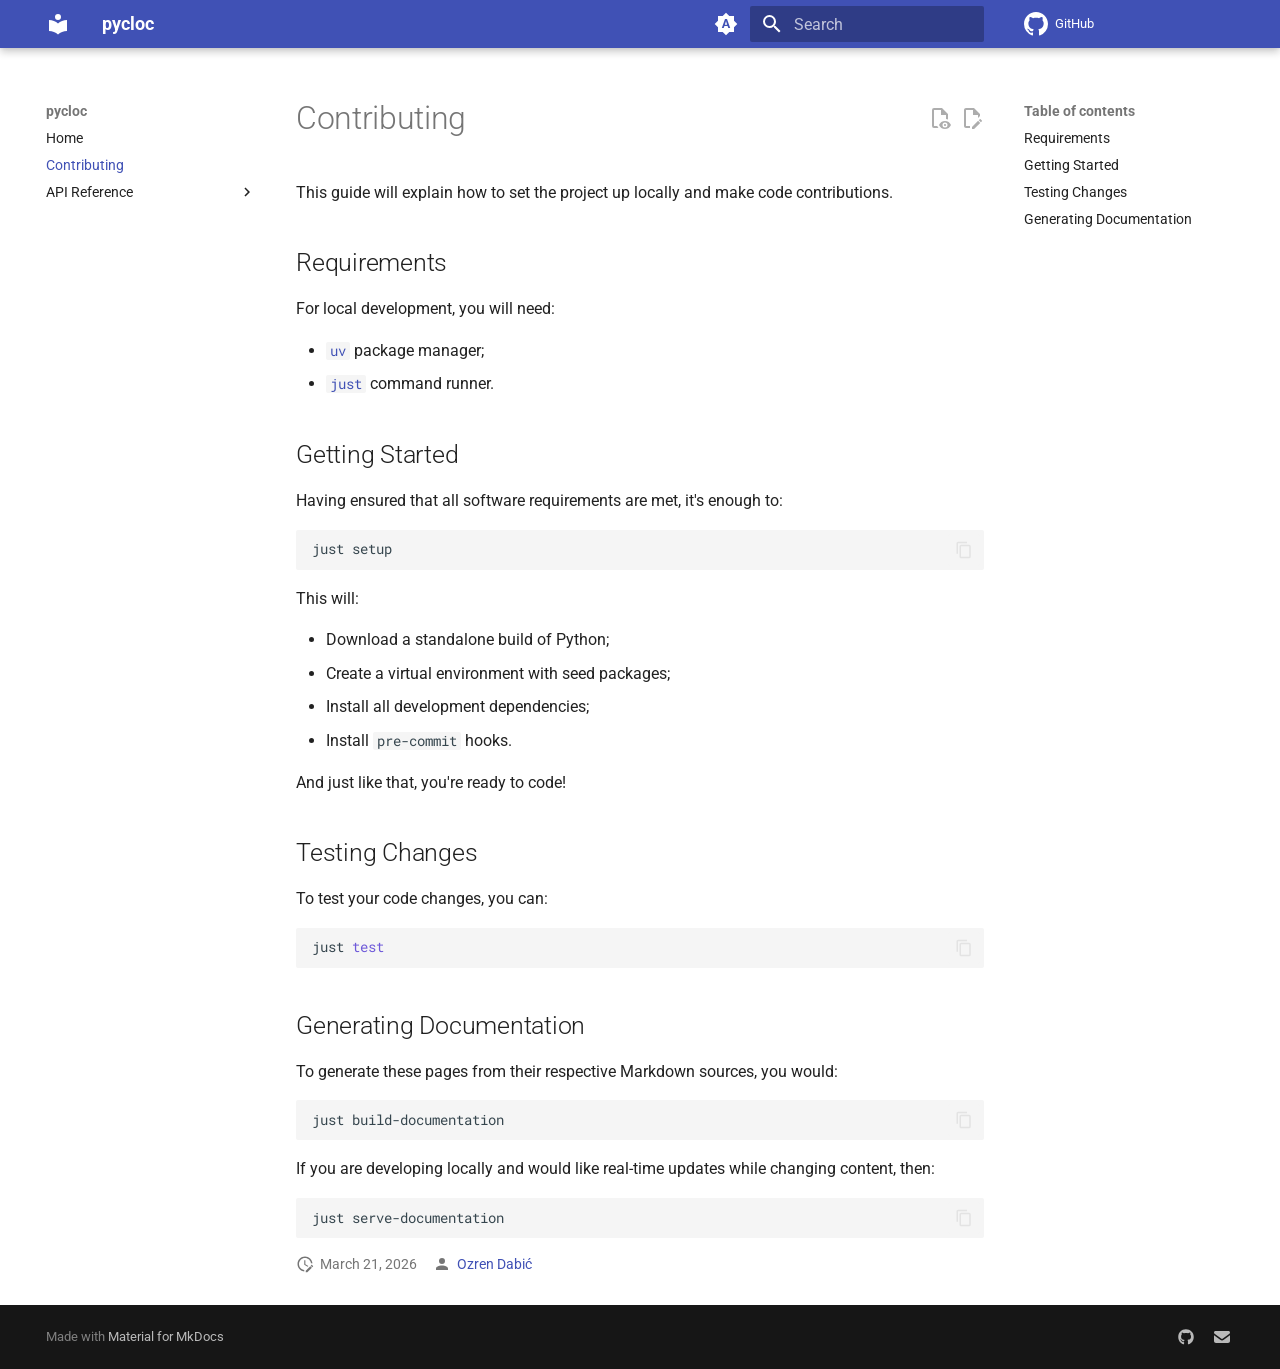
==== commit 5102453c: "Deployed 82b7e08 with MkDocs version: 1.6.1" ====
--- a/contributing/index.html
+++ b/contributing/index.html
@@ -1,5 +1,5 @@
-<!doctype html><html lang=en class=no-js> <head><meta charset=utf-8><meta name=viewport content="width=device-width,initial-scale=1"><meta name=description content="Python wrapper for the cloc CLI tool"><meta name=author content="Ozren Dabić"><link href=https://pycloc.github.io/pycloc/contributing/ rel=canonical><link rel=prev href=..><link href=../api/pycloc/command/ rel=next><link rel=icon href=../assets/images/pycloc.ico><meta name=generator content="mkdocs-1.6.1, mkdocs-material-9.7.2"><title>Contributing - pycloc</title><link rel=stylesheet href=../assets/stylesheets/main.484c7ddc.min.css><link rel=stylesheet href=../assets/stylesheets/palette.ab4e12ef.min.css><link rel=preconnect href=https://fonts.gstatic.com crossorigin><link rel=stylesheet href="https://fonts.googleapis.com/css?family=Roboto:300,300i,400,400i,700,700i%7CRoboto+Mono:400,400i,700,700i&display=fallback"><style>:root{--md-text-font:"Roboto";--md-code-font:"Roboto Mono"}</style><link rel=stylesheet href=../assets/_mkdocstrings.css><link rel=stylesheet href=../css/style.css><script>__md_scope=new URL("..",location),__md_hash=e=>[...e].reduce(((e,_)=>(e<<5)-e+_.charCodeAt(0)),0),__md_get=(e,_=localStorage,t=__md_scope)=>JSON.parse(_.getItem(t.pathname+"."+e)),__md_set=(e,_,t=localStorage,a=__md_scope)=>{try{t.setItem(a.pathname+"."+e,JSON.stringify(_))}catch(e){}}</script></head> <body dir=ltr data-md-color-scheme=default data-md-color-primary=indigo data-md-color-accent=indigo> <input class=md-toggle data-md-toggle=drawer type=checkbox id=__drawer autocomplete=off> <input class=md-toggle data-md-toggle=search type=checkbox id=__search autocomplete=off> <label class=md-overlay for=__drawer></label> <div data-md-component=skip> <a href=#contributing class=md-skip> Skip to content </a> </div> <div data-md-component=announce> </div> <header class="md-header md-header--shadow" data-md-component=header> <nav class="md-header__inner md-grid" aria-label=Header> <a href=.. title=pycloc class="md-header__button md-logo" aria-label=pycloc data-md-component=logo> <svg xmlns=http://www.w3.org/2000/svg viewbox="0 0 24 24"><path d="M12 8a3 3 0 0 0 3-3 3 3 0 0 0-3-3 3 3 0 0 0-3 3 3 3 0 0 0 3 3m0 3.54C9.64 9.35 6.5 8 3 8v11c3.5 0 6.64 1.35 9 3.54 2.36-2.19 5.5-3.54 9-3.54V8c-3.5 0-6.64 1.35-9 3.54"/></svg> </a> <label class="md-header__button md-icon" for=__drawer> <svg xmlns=http://www.w3.org/2000/svg viewbox="0 0 24 24"><path d="M3 6h18v2H3zm0 5h18v2H3zm0 5h18v2H3z"/></svg> </label> <div class=md-header__title data-md-component=header-title> <div class=md-header__ellipsis> <div class=md-header__topic> <span class=md-ellipsis> pycloc </span> </div> <div class=md-header__topic data-md-component=header-topic> <span class=md-ellipsis> Contributing </span> </div> </div> </div> <form class=md-header__option data-md-component=palette> <input class=md-option data-md-color-media=(prefers-color-scheme) data-md-color-scheme=default data-md-color-primary=indigo data-md-color-accent=indigo aria-label="Switch to light mode" type=radio name=__palette id=__palette_0> <label class="md-header__button md-icon" title="Switch to light mode" for=__palette_1 hidden> <svg xmlns=http://www.w3.org/2000/svg viewbox="0 0 24 24"><path d="m14.3 16-.7-2h-3.2l-.7 2H7.8L11 7h2l3.2 9zM20 8.69V4h-4.69L12 .69 8.69 4H4v4.69L.69 12 4 15.31V20h4.69L12 23.31 15.31 20H20v-4.69L23.31 12zm-9.15 3.96h2.3L12 9z"/></svg> </label> <input class=md-option data-md-color-media="(prefers-color-scheme: light)" data-md-color-scheme=default data-md-color-primary=indigo data-md-color-accent=indigo aria-label="Switch to dark mode" type=radio name=__palette id=__palette_1> <label class="md-header__button md-icon" title="Switch to dark mode" for=__palette_2 hidden> <svg xmlns=http://www.w3.org/2000/svg viewbox="0 0 24 24"><path d="M12 8a4 4 0 0 0-4 4 4 4 0 0 0 4 4 4 4 0 0 0 4-4 4 4 0 0 0-4-4m0 10a6 6 0 0 1-6-6 6 6 0 0 1 6-6 6 6 0 0 1 6 6 6 6 0 0 1-6 6m8-9.31V4h-4.69L12 .69 8.69 4H4v4.69L.69 12 4 15.31V20h4.69L12 23.31 15.31 20H20v-4.69L23.31 12z"/></svg> </label> <input class=md-option data-md-color-media="(prefers-color-scheme: dark)" data-md-color-scheme=slate data-md-color-primary=indigo data-md-color-accent=indigo aria-label="Switch to system preference" type=radio name=__palette id=__palette_2> <label class="md-header__button md-icon" title="Switch to system preference" for=__palette_0 hidden> <svg xmlns=http://www.w3.org/2000/svg viewbox="0 0 24 24"><path d="M12 18c-.89 0-1.74-.2-2.5-.55C11.56 16.5 13 14.42 13 12s-1.44-4.5-3.5-5.45C10.26 6.2 11.11 6 12 6a6 6 0 0 1 6 6 6 6 0 0 1-6 6m8-9.31V4h-4.69L12 .69 8.69 4H4v4.69L.69 12 4 15.31V20h4.69L12 23.31 15.31 20H20v-4.69L23.31 12z"/></svg> </label> </form> <script>var palette=__md_get("__palette");if(palette&&palette.color){if("(prefers-color-scheme)"===palette.color.media){var media=matchMedia("(prefers-color-scheme: light)"),input=document.querySelector(media.matches?"[data-md-color-media='(prefers-color-scheme: light)']":"[data-md-color-media='(prefers-color-scheme: dark)']");palette.color.media=input.getAttribute("data-md-color-media"),palette.color.scheme=input.getAttribute("data-md-color-scheme"),palette.color.primary=input.getAttribute("data-md-color-primary"),palette.color.accent=input.getAttribute("data-md-color-accent")}for(var[key,value]of Object.entries(palette.color))document.body.setAttribute("data-md-color-"+key,value)}</script> <label class="md-header__button md-icon" for=__search> <svg xmlns=http://www.w3.org/2000/svg viewbox="0 0 24 24"><path d="M9.5 3A6.5 6.5 0 0 1 16 9.5c0 1.61-.59 3.09-1.56 4.23l.27.27h.79l5 5-1.5 1.5-5-5v-.79l-.27-.27A6.52 6.52 0 0 1 9.5 16 6.5 6.5 0 0 1 3 9.5 6.5 6.5 0 0 1 9.5 3m0 2C7 5 5 7 5 9.5S7 14 9.5 14 14 12 14 9.5 12 5 9.5 5"/></svg> </label> <div class=md-search data-md-component=search role=dialog> <label class=md-search__overlay for=__search></label> <div class=md-search__inner role=search> <form class=md-search__form name=search> <input type=text class=md-search__input name=query aria-label=Search placeholder=Search autocapitalize=off autocorrect=off autocomplete=off spellcheck=false data-md-component=search-query required> <label class="md-search__icon md-icon" for=__search> <svg xmlns=http://www.w3.org/2000/svg viewbox="0 0 24 24"><path d="M9.5 3A6.5 6.5 0 0 1 16 9.5c0 1.61-.59 3.09-1.56 4.23l.27.27h.79l5 5-1.5 1.5-5-5v-.79l-.27-.27A6.52 6.52 0 0 1 9.5 16 6.5 6.5 0 0 1 3 9.5 6.5 6.5 0 0 1 9.5 3m0 2C7 5 5 7 5 9.5S7 14 9.5 14 14 12 14 9.5 12 5 9.5 5"/></svg> <svg xmlns=http://www.w3.org/2000/svg viewbox="0 0 24 24"><path d="M20 11v2H8l5.5 5.5-1.42 1.42L4.16 12l7.92-7.92L13.5 5.5 8 11z"/></svg> </label> <nav class=md-search__options aria-label=Search> <button type=reset class="md-search__icon md-icon" title=Clear aria-label=Clear tabindex=-1> <svg xmlns=http://www.w3.org/2000/svg viewbox="0 0 24 24"><path d="M19 6.41 17.59 5 12 10.59 6.41 5 5 6.41 10.59 12 5 17.59 6.41 19 12 13.41 17.59 19 19 17.59 13.41 12z"/></svg> </button> </nav> </form> <div class=md-search__output> <div class=md-search__scrollwrap tabindex=0 data-md-scrollfix> <div class=md-search-result data-md-component=search-result> <div class=md-search-result__meta> Initializing search </div> <ol class=md-search-result__list role=presentation></ol> </div> </div> </div> </div> </div> <div class=md-header__source> <a href=https://github.com/pycloc/pycloc title="Go to repository" class=md-source data-md-component=source> <div class="md-source__icon md-icon"> <svg xmlns=http://www.w3.org/2000/svg viewbox="0 0 16 16"><path d="M8 0c4.42 0 8 3.58 8 8a8.01 8.01 0 0 1-5.45 7.59c-.4.08-.55-.17-.55-.38 0-.27.01-1.13.01-2.2 0-.75-.25-1.23-.54-1.48 1.78-.2 3.65-.88 3.65-3.95 0-.88-.31-1.59-.82-2.15.08-.2.36-1.02-.08-2.12 0 0-.67-.22-2.2.82-.64-.18-1.32-.27-2-.27s-1.36.09-2 .27c-1.53-1.03-2.2-.82-2.2-.82-.44 1.1-.16 1.92-.08 2.12-.51.56-.82 1.28-.82 2.15 0 3.06 1.86 3.75 3.64 3.95-.23.2-.44.55-.51 1.07-.46.21-1.61.55-2.33-.66-.15-.24-.6-.83-1.23-.82-.67.01-.27.38.01.53.34.19.73.9.82 1.13.16.45.68 1.31 2.69.94 0 .67.01 1.3.01 1.49 0 .21-.15.45-.55.38A7.995 7.995 0 0 1 0 8c0-4.42 3.58-8 8-8"/></svg> </div> <div class=md-source__repository> GitHub </div> </a> </div> </nav> </header> <div class=md-container data-md-component=container> <main class=md-main data-md-component=main> <div class="md-main__inner md-grid"> <div class="md-sidebar md-sidebar--primary" data-md-component=sidebar data-md-type=navigation> <div class=md-sidebar__scrollwrap> <div class=md-sidebar__inner> <nav class="md-nav md-nav--primary" aria-label=Navigation data-md-level=0> <label class=md-nav__title for=__drawer> <a href=.. title=pycloc class="md-nav__button md-logo" aria-label=pycloc data-md-component=logo> <svg xmlns=http://www.w3.org/2000/svg viewbox="0 0 24 24"><path d="M12 8a3 3 0 0 0 3-3 3 3 0 0 0-3-3 3 3 0 0 0-3 3 3 3 0 0 0 3 3m0 3.54C9.64 9.35 6.5 8 3 8v11c3.5 0 6.64 1.35 9 3.54 2.36-2.19 5.5-3.54 9-3.54V8c-3.5 0-6.64 1.35-9 3.54"/></svg> </a> pycloc </label> <div class=md-nav__source> <a href=https://github.com/pycloc/pycloc title="Go to repository" class=md-source data-md-component=source> <div class="md-source__icon md-icon"> <svg xmlns=http://www.w3.org/2000/svg viewbox="0 0 16 16"><path d="M8 0c4.42 0 8 3.58 8 8a8.01 8.01 0 0 1-5.45 7.59c-.4.08-.55-.17-.55-.38 0-.27.01-1.13.01-2.2 0-.75-.25-1.23-.54-1.48 1.78-.2 3.65-.88 3.65-3.95 0-.88-.31-1.59-.82-2.15.08-.2.36-1.02-.08-2.12 0 0-.67-.22-2.2.82-.64-.18-1.32-.27-2-.27s-1.36.09-2 .27c-1.53-1.03-2.2-.82-2.2-.82-.44 1.1-.16 1.92-.08 2.12-.51.56-.82 1.28-.82 2.15 0 3.06 1.86 3.75 3.64 3.95-.23.2-.44.55-.51 1.07-.46.21-1.61.55-2.33-.66-.15-.24-.6-.83-1.23-.82-.67.01-.27.38.01.53.34.19.73.9.82 1.13.16.45.68 1.31 2.69.94 0 .67.01 1.3.01 1.49 0 .21-.15.45-.55.38A7.995 7.995 0 0 1 0 8c0-4.42 3.58-8 8-8"/></svg> </div> <div class=md-source__repository> GitHub </div> </a> </div> <ul class=md-nav__list data-md-scrollfix> <li class=md-nav__item> <a href=.. class=md-nav__link> <span class=md-ellipsis> Home </span> </a> </li> <li class="md-nav__item md-nav__item--active"> <input class="md-nav__toggle md-toggle" type=checkbox id=__toc> <label class="md-nav__link md-nav__link--active" for=__toc> <span class=md-ellipsis> Contributing </span> <span class="md-nav__icon md-icon"></span> </label> <a href=./ class="md-nav__link md-nav__link--active"> <span class=md-ellipsis> Contributing </span> </a> <nav class="md-nav md-nav--secondary" aria-label="Table of contents"> <label class=md-nav__title for=__toc> <span class="md-nav__icon md-icon"></span> Table of contents </label> <ul class=md-nav__list data-md-component=toc data-md-scrollfix> <li class=md-nav__item> <a href=#requirements class=md-nav__link> <span class=md-ellipsis> Requirements </span> </a> </li> <li class=md-nav__item> <a href=#getting-started class=md-nav__link> <span class=md-ellipsis> Getting Started </span> </a> </li> <li class=md-nav__item> <a href=#testing-changes class=md-nav__link> <span class=md-ellipsis> Testing Changes </span> </a> </li> <li class=md-nav__item> <a href=#generating-documentation class=md-nav__link> <span class=md-ellipsis> Generating Documentation </span> </a> </li> </ul> </nav> </li> <li class="md-nav__item md-nav__item--nested"> <input class="md-nav__toggle md-toggle " type=checkbox id=__nav_3> <label class=md-nav__link for=__nav_3 id=__nav_3_label tabindex=0> <span class=md-ellipsis> API Reference </span> <span class="md-nav__icon md-icon"></span> </label> <nav class=md-nav data-md-level=1 aria-labelledby=__nav_3_label aria-expanded=false> <label class=md-nav__title for=__nav_3> <span class="md-nav__icon md-icon"></span> API Reference </label> <ul class=md-nav__list data-md-scrollfix> <li class="md-nav__item md-nav__item--nested"> <input class="md-nav__toggle md-toggle " type=checkbox id=__nav_3_1> <label class=md-nav__link for=__nav_3_1 id=__nav_3_1_label tabindex=0> <span class=md-ellipsis> pycloc </span> <span class="md-nav__icon md-icon"></span> </label> <nav class=md-nav data-md-level=2 aria-labelledby=__nav_3_1_label aria-expanded=false> <label class=md-nav__title for=__nav_3_1> <span class="md-nav__icon md-icon"></span> pycloc </label> <ul class=md-nav__list data-md-scrollfix> <li class=md-nav__item> <a href=../api/pycloc/command/ class=md-nav__link> <span class=md-ellipsis> command </span> </a> </li> <li class=md-nav__item> <a href=../api/pycloc/exceptions/ class=md-nav__link> <span class=md-ellipsis> exceptions </span> </a> </li> </ul> </nav> </li> </ul> </nav> </li> </ul> </nav> </div> </div> </div> <div class="md-sidebar md-sidebar--secondary" data-md-component=sidebar data-md-type=toc> <div class=md-sidebar__scrollwrap> <div class=md-sidebar__inner> <nav class="md-nav md-nav--secondary" aria-label="Table of contents"> <label class=md-nav__title for=__toc> <span class="md-nav__icon md-icon"></span> Table of contents </label> <ul class=md-nav__list data-md-component=toc data-md-scrollfix> <li class=md-nav__item> <a href=#requirements class=md-nav__link> <span class=md-ellipsis> Requirements </span> </a> </li> <li class=md-nav__item> <a href=#getting-started class=md-nav__link> <span class=md-ellipsis> Getting Started </span> </a> </li> <li class=md-nav__item> <a href=#testing-changes class=md-nav__link> <span class=md-ellipsis> Testing Changes </span> </a> </li> <li class=md-nav__item> <a href=#generating-documentation class=md-nav__link> <span class=md-ellipsis> Generating Documentation </span> </a> </li> </ul> </nav> </div> </div> </div> <div class=md-content data-md-component=content> <article class="md-content__inner md-typeset"> <a href=https://github.com/pycloc/pycloc/blob/main/docs/contributing.md title="Edit this page" class="md-content__button md-icon" rel=edit> <svg xmlns=http://www.w3.org/2000/svg viewbox="0 0 24 24"><path d="M10 20H6V4h7v5h5v3.1l2-2V8l-6-6H6c-1.1 0-2 .9-2 2v16c0 1.1.9 2 2 2h4zm10.2-7c.1 0 .3.1.4.2l1.3 1.3c.2.2.2.6 0 .8l-1 1-2.1-2.1 1-1c.1-.1.2-.2.4-.2m0 3.9L14.1 23H12v-2.1l6.1-6.1z"/></svg> </a> <a href=https://github.com/pycloc/pycloc/raw/main/docs/contributing.md title="View source of this page" class="md-content__button md-icon"> <svg xmlns=http://www.w3.org/2000/svg viewbox="0 0 24 24"><path d="M17 18c.56 0 1 .44 1 1s-.44 1-1 1-1-.44-1-1 .44-1 1-1m0-3c-2.73 0-5.06 1.66-6 4 .94 2.34 3.27 4 6 4s5.06-1.66 6-4c-.94-2.34-3.27-4-6-4m0 6.5a2.5 2.5 0 0 1-2.5-2.5 2.5 2.5 0 0 1 2.5-2.5 2.5 2.5 0 0 1 2.5 2.5 2.5 2.5 0 0 1-2.5 2.5M9.27 20H6V4h7v5h5v4.07c.7.08 1.36.25 2 .49V8l-6-6H6a2 2 0 0 0-2 2v16a2 2 0 0 0 2 2h4.5a8.2 8.2 0 0 1-1.23-2"/></svg> </a> <h1 id=contributing>Contributing<a class=headerlink href=#contributing title="Permanent link">#</a></h1> <p>This guide will explain how to set the project up locally and make code contributions.</p> <h2 id=requirements>Requirements<a class=headerlink href=#requirements title="Permanent link">#</a></h2> <p>For local development, you will need:</p> <ul> <li><a href=https://github.com/astral-sh/uv><code>uv</code></a> package manager;</li> <li><a href=https://github.com/casey/just><code>just</code></a> command runner.</li> </ul> <h2 id=getting-started>Getting Started<a class=headerlink href=#getting-started title="Permanent link">#</a></h2> <p>Having ensured that all software requirements are met, it's enough to:</p> <div class="language-shell highlight"><pre><span></span><code><span id=__span-0-1><a id=__codelineno-0-1 name=__codelineno-0-1 href=#__codelineno-0-1></a>just<span class=w> </span>setup
+<!doctype html><html lang=en class=no-js> <head><meta charset=utf-8><meta name=viewport content="width=device-width,initial-scale=1"><meta name=description content="Python wrapper for the cloc CLI tool"><meta name=author content="Ozren Dabić"><link href=https://pycloc.github.io/pycloc/contributing/ rel=canonical><link rel=prev href=..><link href=../api/pycloc/command/ rel=next><link rel=icon href=../assets/images/pycloc.ico><meta name=generator content="mkdocs-1.6.1, mkdocs-material-9.7.6"><title>Contributing - pycloc</title><link rel=stylesheet href=../assets/stylesheets/main.484c7ddc.min.css><link rel=stylesheet href=../assets/stylesheets/palette.ab4e12ef.min.css><link rel=preconnect href=https://fonts.gstatic.com crossorigin><link rel=stylesheet href="https://fonts.googleapis.com/css?family=Roboto:300,300i,400,400i,700,700i%7CRoboto+Mono:400,400i,700,700i&display=fallback"><style>:root{--md-text-font:"Roboto";--md-code-font:"Roboto Mono"}</style><link rel=stylesheet href=../assets/_mkdocstrings.css><link rel=stylesheet href=../css/style.css><script>__md_scope=new URL("..",location),__md_hash=e=>[...e].reduce(((e,_)=>(e<<5)-e+_.charCodeAt(0)),0),__md_get=(e,_=localStorage,t=__md_scope)=>JSON.parse(_.getItem(t.pathname+"."+e)),__md_set=(e,_,t=localStorage,a=__md_scope)=>{try{t.setItem(a.pathname+"."+e,JSON.stringify(_))}catch(e){}}</script></head> <body dir=ltr data-md-color-scheme=default data-md-color-primary=indigo data-md-color-accent=indigo> <input class=md-toggle data-md-toggle=drawer type=checkbox id=__drawer autocomplete=off> <input class=md-toggle data-md-toggle=search type=checkbox id=__search autocomplete=off> <label class=md-overlay for=__drawer></label> <div data-md-component=skip> <a href=#contributing class=md-skip> Skip to content </a> </div> <div data-md-component=announce> </div> <header class="md-header md-header--shadow" data-md-component=header> <nav class="md-header__inner md-grid" aria-label=Header> <a href=.. title=pycloc class="md-header__button md-logo" aria-label=pycloc data-md-component=logo> <svg xmlns=http://www.w3.org/2000/svg viewbox="0 0 24 24"><path d="M12 8a3 3 0 0 0 3-3 3 3 0 0 0-3-3 3 3 0 0 0-3 3 3 3 0 0 0 3 3m0 3.54C9.64 9.35 6.5 8 3 8v11c3.5 0 6.64 1.35 9 3.54 2.36-2.19 5.5-3.54 9-3.54V8c-3.5 0-6.64 1.35-9 3.54"/></svg> </a> <label class="md-header__button md-icon" for=__drawer> <svg xmlns=http://www.w3.org/2000/svg viewbox="0 0 24 24"><path d="M3 6h18v2H3zm0 5h18v2H3zm0 5h18v2H3z"/></svg> </label> <div class=md-header__title data-md-component=header-title> <div class=md-header__ellipsis> <div class=md-header__topic> <span class=md-ellipsis> pycloc </span> </div> <div class=md-header__topic data-md-component=header-topic> <span class=md-ellipsis> Contributing </span> </div> </div> </div> <form class=md-header__option data-md-component=palette> <input class=md-option data-md-color-media=(prefers-color-scheme) data-md-color-scheme=default data-md-color-primary=indigo data-md-color-accent=indigo aria-label="Switch to light mode" type=radio name=__palette id=__palette_0> <label class="md-header__button md-icon" title="Switch to light mode" for=__palette_1 hidden> <svg xmlns=http://www.w3.org/2000/svg viewbox="0 0 24 24"><path d="m14.3 16-.7-2h-3.2l-.7 2H7.8L11 7h2l3.2 9zM20 8.69V4h-4.69L12 .69 8.69 4H4v4.69L.69 12 4 15.31V20h4.69L12 23.31 15.31 20H20v-4.69L23.31 12zm-9.15 3.96h2.3L12 9z"/></svg> </label> <input class=md-option data-md-color-media="(prefers-color-scheme: light)" data-md-color-scheme=default data-md-color-primary=indigo data-md-color-accent=indigo aria-label="Switch to dark mode" type=radio name=__palette id=__palette_1> <label class="md-header__button md-icon" title="Switch to dark mode" for=__palette_2 hidden> <svg xmlns=http://www.w3.org/2000/svg viewbox="0 0 24 24"><path d="M12 8a4 4 0 0 0-4 4 4 4 0 0 0 4 4 4 4 0 0 0 4-4 4 4 0 0 0-4-4m0 10a6 6 0 0 1-6-6 6 6 0 0 1 6-6 6 6 0 0 1 6 6 6 6 0 0 1-6 6m8-9.31V4h-4.69L12 .69 8.69 4H4v4.69L.69 12 4 15.31V20h4.69L12 23.31 15.31 20H20v-4.69L23.31 12z"/></svg> </label> <input class=md-option data-md-color-media="(prefers-color-scheme: dark)" data-md-color-scheme=slate data-md-color-primary=indigo data-md-color-accent=indigo aria-label="Switch to system preference" type=radio name=__palette id=__palette_2> <label class="md-header__button md-icon" title="Switch to system preference" for=__palette_0 hidden> <svg xmlns=http://www.w3.org/2000/svg viewbox="0 0 24 24"><path d="M12 18c-.89 0-1.74-.2-2.5-.55C11.56 16.5 13 14.42 13 12s-1.44-4.5-3.5-5.45C10.26 6.2 11.11 6 12 6a6 6 0 0 1 6 6 6 6 0 0 1-6 6m8-9.31V4h-4.69L12 .69 8.69 4H4v4.69L.69 12 4 15.31V20h4.69L12 23.31 15.31 20H20v-4.69L23.31 12z"/></svg> </label> </form> <script>var palette=__md_get("__palette");if(palette&&palette.color){if("(prefers-color-scheme)"===palette.color.media){var media=matchMedia("(prefers-color-scheme: light)"),input=document.querySelector(media.matches?"[data-md-color-media='(prefers-color-scheme: light)']":"[data-md-color-media='(prefers-color-scheme: dark)']");palette.color.media=input.getAttribute("data-md-color-media"),palette.color.scheme=input.getAttribute("data-md-color-scheme"),palette.color.primary=input.getAttribute("data-md-color-primary"),palette.color.accent=input.getAttribute("data-md-color-accent")}for(var[key,value]of Object.entries(palette.color))document.body.setAttribute("data-md-color-"+key,value)}</script> <label class="md-header__button md-icon" for=__search> <svg xmlns=http://www.w3.org/2000/svg viewbox="0 0 24 24"><path d="M9.5 3A6.5 6.5 0 0 1 16 9.5c0 1.61-.59 3.09-1.56 4.23l.27.27h.79l5 5-1.5 1.5-5-5v-.79l-.27-.27A6.52 6.52 0 0 1 9.5 16 6.5 6.5 0 0 1 3 9.5 6.5 6.5 0 0 1 9.5 3m0 2C7 5 5 7 5 9.5S7 14 9.5 14 14 12 14 9.5 12 5 9.5 5"/></svg> </label> <div class=md-search data-md-component=search role=dialog> <label class=md-search__overlay for=__search></label> <div class=md-search__inner role=search> <form class=md-search__form name=search> <input type=text class=md-search__input name=query aria-label=Search placeholder=Search autocapitalize=off autocorrect=off autocomplete=off spellcheck=false data-md-component=search-query required> <label class="md-search__icon md-icon" for=__search> <svg xmlns=http://www.w3.org/2000/svg viewbox="0 0 24 24"><path d="M9.5 3A6.5 6.5 0 0 1 16 9.5c0 1.61-.59 3.09-1.56 4.23l.27.27h.79l5 5-1.5 1.5-5-5v-.79l-.27-.27A6.52 6.52 0 0 1 9.5 16 6.5 6.5 0 0 1 3 9.5 6.5 6.5 0 0 1 9.5 3m0 2C7 5 5 7 5 9.5S7 14 9.5 14 14 12 14 9.5 12 5 9.5 5"/></svg> <svg xmlns=http://www.w3.org/2000/svg viewbox="0 0 24 24"><path d="M20 11v2H8l5.5 5.5-1.42 1.42L4.16 12l7.92-7.92L13.5 5.5 8 11z"/></svg> </label> <nav class=md-search__options aria-label=Search> <button type=reset class="md-search__icon md-icon" title=Clear aria-label=Clear tabindex=-1> <svg xmlns=http://www.w3.org/2000/svg viewbox="0 0 24 24"><path d="M19 6.41 17.59 5 12 10.59 6.41 5 5 6.41 10.59 12 5 17.59 6.41 19 12 13.41 17.59 19 19 17.59 13.41 12z"/></svg> </button> </nav> </form> <div class=md-search__output> <div class=md-search__scrollwrap tabindex=0 data-md-scrollfix> <div class=md-search-result data-md-component=search-result> <div class=md-search-result__meta> Initializing search </div> <ol class=md-search-result__list role=presentation></ol> </div> </div> </div> </div> </div> <div class=md-header__source> <a href=https://github.com/pycloc/pycloc title="Go to repository" class=md-source data-md-component=source> <div class="md-source__icon md-icon"> <svg xmlns=http://www.w3.org/2000/svg viewbox="0 0 16 16"><path d="M8 0c4.42 0 8 3.58 8 8a8.01 8.01 0 0 1-5.45 7.59c-.4.08-.55-.17-.55-.38 0-.27.01-1.13.01-2.2 0-.75-.25-1.23-.54-1.48 1.78-.2 3.65-.88 3.65-3.95 0-.88-.31-1.59-.82-2.15.08-.2.36-1.02-.08-2.12 0 0-.67-.22-2.2.82-.64-.18-1.32-.27-2-.27s-1.36.09-2 .27c-1.53-1.03-2.2-.82-2.2-.82-.44 1.1-.16 1.92-.08 2.12-.51.56-.82 1.28-.82 2.15 0 3.06 1.86 3.75 3.64 3.95-.23.2-.44.55-.51 1.07-.46.21-1.61.55-2.33-.66-.15-.24-.6-.83-1.23-.82-.67.01-.27.38.01.53.34.19.73.9.82 1.13.16.45.68 1.31 2.69.94 0 .67.01 1.3.01 1.49 0 .21-.15.45-.55.38A7.995 7.995 0 0 1 0 8c0-4.42 3.58-8 8-8"/></svg> </div> <div class=md-source__repository> GitHub </div> </a> </div> </nav> </header> <div class=md-container data-md-component=container> <main class=md-main data-md-component=main> <div class="md-main__inner md-grid"> <div class="md-sidebar md-sidebar--primary" data-md-component=sidebar data-md-type=navigation> <div class=md-sidebar__scrollwrap> <div class=md-sidebar__inner> <nav class="md-nav md-nav--primary" aria-label=Navigation data-md-level=0> <label class=md-nav__title for=__drawer> <a href=.. title=pycloc class="md-nav__button md-logo" aria-label=pycloc data-md-component=logo> <svg xmlns=http://www.w3.org/2000/svg viewbox="0 0 24 24"><path d="M12 8a3 3 0 0 0 3-3 3 3 0 0 0-3-3 3 3 0 0 0-3 3 3 3 0 0 0 3 3m0 3.54C9.64 9.35 6.5 8 3 8v11c3.5 0 6.64 1.35 9 3.54 2.36-2.19 5.5-3.54 9-3.54V8c-3.5 0-6.64 1.35-9 3.54"/></svg> </a> pycloc </label> <div class=md-nav__source> <a href=https://github.com/pycloc/pycloc title="Go to repository" class=md-source data-md-component=source> <div class="md-source__icon md-icon"> <svg xmlns=http://www.w3.org/2000/svg viewbox="0 0 16 16"><path d="M8 0c4.42 0 8 3.58 8 8a8.01 8.01 0 0 1-5.45 7.59c-.4.08-.55-.17-.55-.38 0-.27.01-1.13.01-2.2 0-.75-.25-1.23-.54-1.48 1.78-.2 3.65-.88 3.65-3.95 0-.88-.31-1.59-.82-2.15.08-.2.36-1.02-.08-2.12 0 0-.67-.22-2.2.82-.64-.18-1.32-.27-2-.27s-1.36.09-2 .27c-1.53-1.03-2.2-.82-2.2-.82-.44 1.1-.16 1.92-.08 2.12-.51.56-.82 1.28-.82 2.15 0 3.06 1.86 3.75 3.64 3.95-.23.2-.44.55-.51 1.07-.46.21-1.61.55-2.33-.66-.15-.24-.6-.83-1.23-.82-.67.01-.27.38.01.53.34.19.73.9.82 1.13.16.45.68 1.31 2.69.94 0 .67.01 1.3.01 1.49 0 .21-.15.45-.55.38A7.995 7.995 0 0 1 0 8c0-4.42 3.58-8 8-8"/></svg> </div> <div class=md-source__repository> GitHub </div> </a> </div> <ul class=md-nav__list data-md-scrollfix> <li class=md-nav__item> <a href=.. class=md-nav__link> <span class=md-ellipsis> Home </span> </a> </li> <li class="md-nav__item md-nav__item--active"> <input class="md-nav__toggle md-toggle" type=checkbox id=__toc> <label class="md-nav__link md-nav__link--active" for=__toc> <span class=md-ellipsis> Contributing </span> <span class="md-nav__icon md-icon"></span> </label> <a href=./ class="md-nav__link md-nav__link--active"> <span class=md-ellipsis> Contributing </span> </a> <nav class="md-nav md-nav--secondary" aria-label="Table of contents"> <label class=md-nav__title for=__toc> <span class="md-nav__icon md-icon"></span> Table of contents </label> <ul class=md-nav__list data-md-component=toc data-md-scrollfix> <li class=md-nav__item> <a href=#requirements class=md-nav__link> <span class=md-ellipsis> Requirements </span> </a> </li> <li class=md-nav__item> <a href=#getting-started class=md-nav__link> <span class=md-ellipsis> Getting Started </span> </a> </li> <li class=md-nav__item> <a href=#testing-changes class=md-nav__link> <span class=md-ellipsis> Testing Changes </span> </a> </li> <li class=md-nav__item> <a href=#generating-documentation class=md-nav__link> <span class=md-ellipsis> Generating Documentation </span> </a> </li> </ul> </nav> </li> <li class="md-nav__item md-nav__item--nested"> <input class="md-nav__toggle md-toggle " type=checkbox id=__nav_3> <label class=md-nav__link for=__nav_3 id=__nav_3_label tabindex=0> <span class=md-ellipsis> API Reference </span> <span class="md-nav__icon md-icon"></span> </label> <nav class=md-nav data-md-level=1 aria-labelledby=__nav_3_label aria-expanded=false> <label class=md-nav__title for=__nav_3> <span class="md-nav__icon md-icon"></span> API Reference </label> <ul class=md-nav__list data-md-scrollfix> <li class="md-nav__item md-nav__item--nested"> <input class="md-nav__toggle md-toggle " type=checkbox id=__nav_3_1> <label class=md-nav__link for=__nav_3_1 id=__nav_3_1_label tabindex=0> <span class=md-ellipsis> pycloc </span> <span class="md-nav__icon md-icon"></span> </label> <nav class=md-nav data-md-level=2 aria-labelledby=__nav_3_1_label aria-expanded=false> <label class=md-nav__title for=__nav_3_1> <span class="md-nav__icon md-icon"></span> pycloc </label> <ul class=md-nav__list data-md-scrollfix> <li class=md-nav__item> <a href=../api/pycloc/command/ class=md-nav__link> <span class=md-ellipsis> command </span> </a> </li> <li class=md-nav__item> <a href=../api/pycloc/exceptions/ class=md-nav__link> <span class=md-ellipsis> exceptions </span> </a> </li> </ul> </nav> </li> </ul> </nav> </li> </ul> </nav> </div> </div> </div> <div class="md-sidebar md-sidebar--secondary" data-md-component=sidebar data-md-type=toc> <div class=md-sidebar__scrollwrap> <div class=md-sidebar__inner> <nav class="md-nav md-nav--secondary" aria-label="Table of contents"> <label class=md-nav__title for=__toc> <span class="md-nav__icon md-icon"></span> Table of contents </label> <ul class=md-nav__list data-md-component=toc data-md-scrollfix> <li class=md-nav__item> <a href=#requirements class=md-nav__link> <span class=md-ellipsis> Requirements </span> </a> </li> <li class=md-nav__item> <a href=#getting-started class=md-nav__link> <span class=md-ellipsis> Getting Started </span> </a> </li> <li class=md-nav__item> <a href=#testing-changes class=md-nav__link> <span class=md-ellipsis> Testing Changes </span> </a> </li> <li class=md-nav__item> <a href=#generating-documentation class=md-nav__link> <span class=md-ellipsis> Generating Documentation </span> </a> </li> </ul> </nav> </div> </div> </div> <div class=md-content data-md-component=content> <article class="md-content__inner md-typeset"> <a href=https://github.com/pycloc/pycloc/blob/main/docs/contributing.md title="Edit this page" class="md-content__button md-icon" rel=edit> <svg xmlns=http://www.w3.org/2000/svg viewbox="0 0 24 24"><path d="M10 20H6V4h7v5h5v3.1l2-2V8l-6-6H6c-1.1 0-2 .9-2 2v16c0 1.1.9 2 2 2h4zm10.2-7c.1 0 .3.1.4.2l1.3 1.3c.2.2.2.6 0 .8l-1 1-2.1-2.1 1-1c.1-.1.2-.2.4-.2m0 3.9L14.1 23H12v-2.1l6.1-6.1z"/></svg> </a> <a href=https://github.com/pycloc/pycloc/raw/main/docs/contributing.md title="View source of this page" class="md-content__button md-icon"> <svg xmlns=http://www.w3.org/2000/svg viewbox="0 0 24 24"><path d="M17 18c.56 0 1 .44 1 1s-.44 1-1 1-1-.44-1-1 .44-1 1-1m0-3c-2.73 0-5.06 1.66-6 4 .94 2.34 3.27 4 6 4s5.06-1.66 6-4c-.94-2.34-3.27-4-6-4m0 6.5a2.5 2.5 0 0 1-2.5-2.5 2.5 2.5 0 0 1 2.5-2.5 2.5 2.5 0 0 1 2.5 2.5 2.5 2.5 0 0 1-2.5 2.5M9.27 20H6V4h7v5h5v4.07c.7.08 1.36.25 2 .49V8l-6-6H6a2 2 0 0 0-2 2v16a2 2 0 0 0 2 2h4.5a8.2 8.2 0 0 1-1.23-2"/></svg> </a> <h1 id=contributing>Contributing<a class=headerlink href=#contributing title="Permanent link">#</a></h1> <p>This guide will explain how to set the project up locally and make code contributions.</p> <h2 id=requirements>Requirements<a class=headerlink href=#requirements title="Permanent link">#</a></h2> <p>For local development, you will need:</p> <ul> <li><a href=https://github.com/astral-sh/uv><code>uv</code></a> package manager;</li> <li><a href=https://github.com/casey/just><code>just</code></a> command runner.</li> </ul> <h2 id=getting-started>Getting Started<a class=headerlink href=#getting-started title="Permanent link">#</a></h2> <p>Having ensured that all software requirements are met, it's enough to:</p> <div class="language-shell highlight"><pre><span></span><code><span id=__span-0-1><a id=__codelineno-0-1 name=__codelineno-0-1 href=#__codelineno-0-1></a>just<span class=w> </span>setup
 </span></code></pre></div> <p>This will:</p> <ul> <li>Download a standalone build of Python;</li> <li>Create a virtual environment with seed packages;</li> <li>Install all development dependencies;</li> <li>Install <code>pre-commit</code> hooks.</li> </ul> <p>And just like that, you're ready to code!</p> <h2 id=testing-changes>Testing Changes<a class=headerlink href=#testing-changes title="Permanent link">#</a></h2> <p>To test your code changes, you can:</p> <div class="language-shell highlight"><pre><span></span><code><span id=__span-1-1><a id=__codelineno-1-1 name=__codelineno-1-1 href=#__codelineno-1-1></a>just<span class=w> </span><span class=nb>test</span>
 </span></code></pre></div> <h2 id=generating-documentation>Generating Documentation<a class=headerlink href=#generating-documentation title="Permanent link">#</a></h2> <p>To generate these pages from their respective Markdown sources, you would:</p> <div class="language-shell highlight"><pre><span></span><code><span id=__span-2-1><a id=__codelineno-2-1 name=__codelineno-2-1 href=#__codelineno-2-1></a>just<span class=w> </span>build-documentation
 </span></code></pre></div> <p>If you are developing locally and would like real-time updates while changing content, then:</p> <div class="language-shell highlight"><pre><span></span><code><span id=__span-3-1><a id=__codelineno-3-1 name=__codelineno-3-1 href=#__codelineno-3-1></a>just<span class=w> </span>serve-documentation
-</span></code></pre></div> <aside class=md-source-file> <span class=md-source-file__fact> <span class=md-icon title="Last update"> <svg xmlns=http://www.w3.org/2000/svg viewbox="0 0 24 24"><path d="M21 13.1c-.1 0-.3.1-.4.2l-1 1 2.1 2.1 1-1c.2-.2.2-.6 0-.8l-1.3-1.3c-.1-.1-.2-.2-.4-.2m-1.9 1.8-6.1 6V23h2.1l6.1-6.1zM12.5 7v5.2l4 2.4-1 1L11 13V7zM11 21.9c-5.1-.5-9-4.8-9-9.9C2 6.5 6.5 2 12 2c5.3 0 9.6 4.1 10 9.3-.3-.1-.6-.2-1-.2s-.7.1-1 .2C19.6 7.2 16.2 4 12 4c-4.4 0-8 3.6-8 8 0 4.1 3.1 7.5 7.1 7.9l-.1.2z"/></svg> </span> <span class="git-revision-date-localized-plugin git-revision-date-localized-plugin-date" title="February 25, 2026 21:18:47 UTC">February 25, 2026</span> </span> <span class=md-source-file__fact> <span class=md-icon title=Contributors> <svg xmlns=http://www.w3.org/2000/svg viewbox="0 0 24 24"><path d="M12 4a4 4 0 0 1 4 4 4 4 0 0 1-4 4 4 4 0 0 1-4-4 4 4 0 0 1 4-4m0 10c4.42 0 8 1.79 8 4v2H4v-2c0-2.21 3.58-4 8-4"/></svg> </span> <nav> <a href=mailto:stefanocamp187@gmail.com>StefanoStone</a> </nav> </span> </aside> </article> </div> <script>var target=document.getElementById(location.hash.slice(1));target&&target.name&&(target.checked=target.name.startsWith("__tabbed_"))</script> </div> </main> <footer class=md-footer> <div class="md-footer-meta md-typeset"> <div class="md-footer-meta__inner md-grid"> <div class=md-copyright> Made with <a href=https://squidfunk.github.io/mkdocs-material/ target=_blank rel=noopener> Material for MkDocs </a> </div> <div class=md-social> <a href=https://github.com/PyCLOC target=_blank rel=noopener title="CLOC GitHub Organisation" class=md-social__link> <svg xmlns=http://www.w3.org/2000/svg viewbox="0 0 512 512"><!-- Font Awesome Free 7.1.0 by @fontawesome - https://fontawesome.com License - https://fontawesome.com/license/free (Icons: CC BY 4.0, Fonts: SIL OFL 1.1, Code: MIT License) Copyright 2025 Fonticons, Inc.--><path d="M173.9 397.4c0 2-2.3 3.6-5.2 3.6-3.3.3-5.6-1.3-5.6-3.6 0-2 2.3-3.6 5.2-3.6 3-.3 5.6 1.3 5.6 3.6m-31.1-4.5c-.7 2 1.3 4.3 4.3 4.9 2.6 1 5.6 0 6.2-2s-1.3-4.3-4.3-5.2c-2.6-.7-5.5.3-6.2 2.3m44.2-1.7c-2.9.7-4.9 2.6-4.6 4.9.3 2 2.9 3.3 5.9 2.6 2.9-.7 4.9-2.6 4.6-4.6-.3-1.9-3-3.2-5.9-2.9M252.8 8C114.1 8 8 113.3 8 252c0 110.9 69.8 205.8 169.5 239.2 12.8 2.3 17.3-5.6 17.3-12.1 0-6.2-.3-40.4-.3-61.4 0 0-70 15-84.7-29.8 0 0-11.4-29.1-27.8-36.6 0 0-22.9-15.7 1.6-15.4 0 0 24.9 2 38.6 25.8 21.9 38.6 58.6 27.5 72.9 20.9 2.3-16 8.8-27.1 16-33.7-55.9-6.2-112.3-14.3-112.3-110.5 0-27.5 7.6-41.3 23.6-58.9-2.6-6.5-11.1-33.3 2.6-67.9 20.9-6.5 69 27 69 27 20-5.6 41.5-8.5 62.8-8.5s42.8 2.9 62.8 8.5c0 0 48.1-33.6 69-27 13.7 34.7 5.2 61.4 2.6 67.9 16 17.7 25.8 31.5 25.8 58.9 0 96.5-58.9 104.2-114.8 110.5 9.2 7.9 17 22.9 17 46.4 0 33.7-.3 75.4-.3 83.6 0 6.5 4.6 14.4 17.3 12.1C436.2 457.8 504 362.9 504 252 504 113.3 391.5 8 252.8 8M105.2 352.9c-1.3 1-1 3.3.7 5.2 1.6 1.6 3.9 2.3 5.2 1 1.3-1 1-3.3-.7-5.2-1.6-1.6-3.9-2.3-5.2-1m-10.8-8.1c-.7 1.3.3 2.9 2.3 3.9 1.6 1 3.6.7 4.3-.7.7-1.3-.3-2.9-2.3-3.9-2-.6-3.6-.3-4.3.7m32.4 35.6c-1.6 1.3-1 4.3 1.3 6.2 2.3 2.3 5.2 2.6 6.5 1 1.3-1.3.7-4.3-1.3-6.2-2.2-2.3-5.2-2.6-6.5-1m-11.4-14.7c-1.6 1-1.6 3.6 0 5.9s4.3 3.3 5.6 2.3c1.6-1.3 1.6-3.9 0-6.2-1.4-2.3-4-3.3-5.6-2"/></svg> </a> <a href=mailto:pycloc.maintainers@gmail.com target=_blank rel=noopener title="Email the team" class=md-social__link> <svg xmlns=http://www.w3.org/2000/svg viewbox="0 0 512 512"><!-- Font Awesome Free 7.1.0 by @fontawesome - https://fontawesome.com License - https://fontawesome.com/license/free (Icons: CC BY 4.0, Fonts: SIL OFL 1.1, Code: MIT License) Copyright 2025 Fonticons, Inc.--><path d="M48 64C21.5 64 0 85.5 0 112c0 15.1 7.1 29.3 19.2 38.4l208 156a48 48 0 0 0 57.6 0l208-156c12.1-9.1 19.2-23.3 19.2-38.4 0-26.5-21.5-48-48-48zM0 196v188c0 35.3 28.7 64 64 64h384c35.3 0 64-28.7 64-64V196L313.6 344.8c-34.1 25.6-81.1 25.6-115.2 0z"/></svg> </a> </div> </div> </div> </footer> </div> <div class=md-dialog data-md-component=dialog> <div class="md-dialog__inner md-typeset"></div> </div> <script id=__config type=application/json>{"annotate": null, "base": "..", "features": ["content.action.edit", "content.action.view", "content.code.annotate", "content.code.copy"], "search": "../assets/javascripts/workers/search.2c215733.min.js", "tags": null, "translations": {"clipboard.copied": "Copied to clipboard", "clipboard.copy": "Copy to clipboard", "search.result.more.one": "1 more on this page", "search.result.more.other": "# more on this page", "search.result.none": "No matching documents", "search.result.one": "1 matching document", "search.result.other": "# matching documents", "search.result.placeholder": "Type to start searching", "search.result.term.missing": "Missing", "select.version": "Select version"}, "version": null}</script> <script src=../assets/javascripts/bundle.79ae519e.min.js></script> <script src=../js/open_in_new_tab.js></script> </body> </html>+</span></code></pre></div> <aside class=md-source-file> <span class=md-source-file__fact> <span class=md-icon title="Last update"> <svg xmlns=http://www.w3.org/2000/svg viewbox="0 0 24 24"><path d="M21 13.1c-.1 0-.3.1-.4.2l-1 1 2.1 2.1 1-1c.2-.2.2-.6 0-.8l-1.3-1.3c-.1-.1-.2-.2-.4-.2m-1.9 1.8-6.1 6V23h2.1l6.1-6.1zM12.5 7v5.2l4 2.4-1 1L11 13V7zM11 21.9c-5.1-.5-9-4.8-9-9.9C2 6.5 6.5 2 12 2c5.3 0 9.6 4.1 10 9.3-.3-.1-.6-.2-1-.2s-.7.1-1 .2C19.6 7.2 16.2 4 12 4c-4.4 0-8 3.6-8 8 0 4.1 3.1 7.5 7.1 7.9l-.1.2z"/></svg> </span> <span class="git-revision-date-localized-plugin git-revision-date-localized-plugin-date" title="March 21, 2026 13:28:31 UTC">March 21, 2026</span> </span> <span class=md-source-file__fact> <span class=md-icon title=Contributors> <svg xmlns=http://www.w3.org/2000/svg viewbox="0 0 24 24"><path d="M12 4a4 4 0 0 1 4 4 4 4 0 0 1-4 4 4 4 0 0 1-4-4 4 4 0 0 1 4-4m0 10c4.42 0 8 1.79 8 4v2H4v-2c0-2.21 3.58-4 8-4"/></svg> </span> <nav> <a href=mailto:dabic.ozren@gmail.com>Ozren Dabić</a> </nav> </span> </aside> </article> </div> <script>var target=document.getElementById(location.hash.slice(1));target&&target.name&&(target.checked=target.name.startsWith("__tabbed_"))</script> </div> </main> <footer class=md-footer> <div class="md-footer-meta md-typeset"> <div class="md-footer-meta__inner md-grid"> <div class=md-copyright> Made with <a href=https://squidfunk.github.io/mkdocs-material/ target=_blank rel=noopener> Material for MkDocs </a> </div> <div class=md-social> <a href=https://github.com/PyCLOC target=_blank rel=noopener title="CLOC GitHub Organisation" class=md-social__link> <svg xmlns=http://www.w3.org/2000/svg viewbox="0 0 512 512"><!-- Font Awesome Free 7.1.0 by @fontawesome - https://fontawesome.com License - https://fontawesome.com/license/free (Icons: CC BY 4.0, Fonts: SIL OFL 1.1, Code: MIT License) Copyright 2025 Fonticons, Inc.--><path d="M173.9 397.4c0 2-2.3 3.6-5.2 3.6-3.3.3-5.6-1.3-5.6-3.6 0-2 2.3-3.6 5.2-3.6 3-.3 5.6 1.3 5.6 3.6m-31.1-4.5c-.7 2 1.3 4.3 4.3 4.9 2.6 1 5.6 0 6.2-2s-1.3-4.3-4.3-5.2c-2.6-.7-5.5.3-6.2 2.3m44.2-1.7c-2.9.7-4.9 2.6-4.6 4.9.3 2 2.9 3.3 5.9 2.6 2.9-.7 4.9-2.6 4.6-4.6-.3-1.9-3-3.2-5.9-2.9M252.8 8C114.1 8 8 113.3 8 252c0 110.9 69.8 205.8 169.5 239.2 12.8 2.3 17.3-5.6 17.3-12.1 0-6.2-.3-40.4-.3-61.4 0 0-70 15-84.7-29.8 0 0-11.4-29.1-27.8-36.6 0 0-22.9-15.7 1.6-15.4 0 0 24.9 2 38.6 25.8 21.9 38.6 58.6 27.5 72.9 20.9 2.3-16 8.8-27.1 16-33.7-55.9-6.2-112.3-14.3-112.3-110.5 0-27.5 7.6-41.3 23.6-58.9-2.6-6.5-11.1-33.3 2.6-67.9 20.9-6.5 69 27 69 27 20-5.6 41.5-8.5 62.8-8.5s42.8 2.9 62.8 8.5c0 0 48.1-33.6 69-27 13.7 34.7 5.2 61.4 2.6 67.9 16 17.7 25.8 31.5 25.8 58.9 0 96.5-58.9 104.2-114.8 110.5 9.2 7.9 17 22.9 17 46.4 0 33.7-.3 75.4-.3 83.6 0 6.5 4.6 14.4 17.3 12.1C436.2 457.8 504 362.9 504 252 504 113.3 391.5 8 252.8 8M105.2 352.9c-1.3 1-1 3.3.7 5.2 1.6 1.6 3.9 2.3 5.2 1 1.3-1 1-3.3-.7-5.2-1.6-1.6-3.9-2.3-5.2-1m-10.8-8.1c-.7 1.3.3 2.9 2.3 3.9 1.6 1 3.6.7 4.3-.7.7-1.3-.3-2.9-2.3-3.9-2-.6-3.6-.3-4.3.7m32.4 35.6c-1.6 1.3-1 4.3 1.3 6.2 2.3 2.3 5.2 2.6 6.5 1 1.3-1.3.7-4.3-1.3-6.2-2.2-2.3-5.2-2.6-6.5-1m-11.4-14.7c-1.6 1-1.6 3.6 0 5.9s4.3 3.3 5.6 2.3c1.6-1.3 1.6-3.9 0-6.2-1.4-2.3-4-3.3-5.6-2"/></svg> </a> <a href=mailto:pycloc.maintainers@gmail.com target=_blank rel=noopener title="Email the team" class=md-social__link> <svg xmlns=http://www.w3.org/2000/svg viewbox="0 0 512 512"><!-- Font Awesome Free 7.1.0 by @fontawesome - https://fontawesome.com License - https://fontawesome.com/license/free (Icons: CC BY 4.0, Fonts: SIL OFL 1.1, Code: MIT License) Copyright 2025 Fonticons, Inc.--><path d="M48 64C21.5 64 0 85.5 0 112c0 15.1 7.1 29.3 19.2 38.4l208 156a48 48 0 0 0 57.6 0l208-156c12.1-9.1 19.2-23.3 19.2-38.4 0-26.5-21.5-48-48-48zM0 196v188c0 35.3 28.7 64 64 64h384c35.3 0 64-28.7 64-64V196L313.6 344.8c-34.1 25.6-81.1 25.6-115.2 0z"/></svg> </a> </div> </div> </div> </footer> </div> <div class=md-dialog data-md-component=dialog> <div class="md-dialog__inner md-typeset"></div> </div> <script id=__config type=application/json>{"annotate": null, "base": "..", "features": ["content.action.edit", "content.action.view", "content.code.annotate", "content.code.copy"], "search": "../assets/javascripts/workers/search.2c215733.min.js", "tags": null, "translations": {"clipboard.copied": "Copied to clipboard", "clipboard.copy": "Copy to clipboard", "search.result.more.one": "1 more on this page", "search.result.more.other": "# more on this page", "search.result.none": "No matching documents", "search.result.one": "1 matching document", "search.result.other": "# matching documents", "search.result.placeholder": "Type to start searching", "search.result.term.missing": "Missing", "select.version": "Select version"}, "version": null}</script> <script src=../assets/javascripts/bundle.79ae519e.min.js></script> <script src=../js/open_in_new_tab.js></script> </body> </html>
